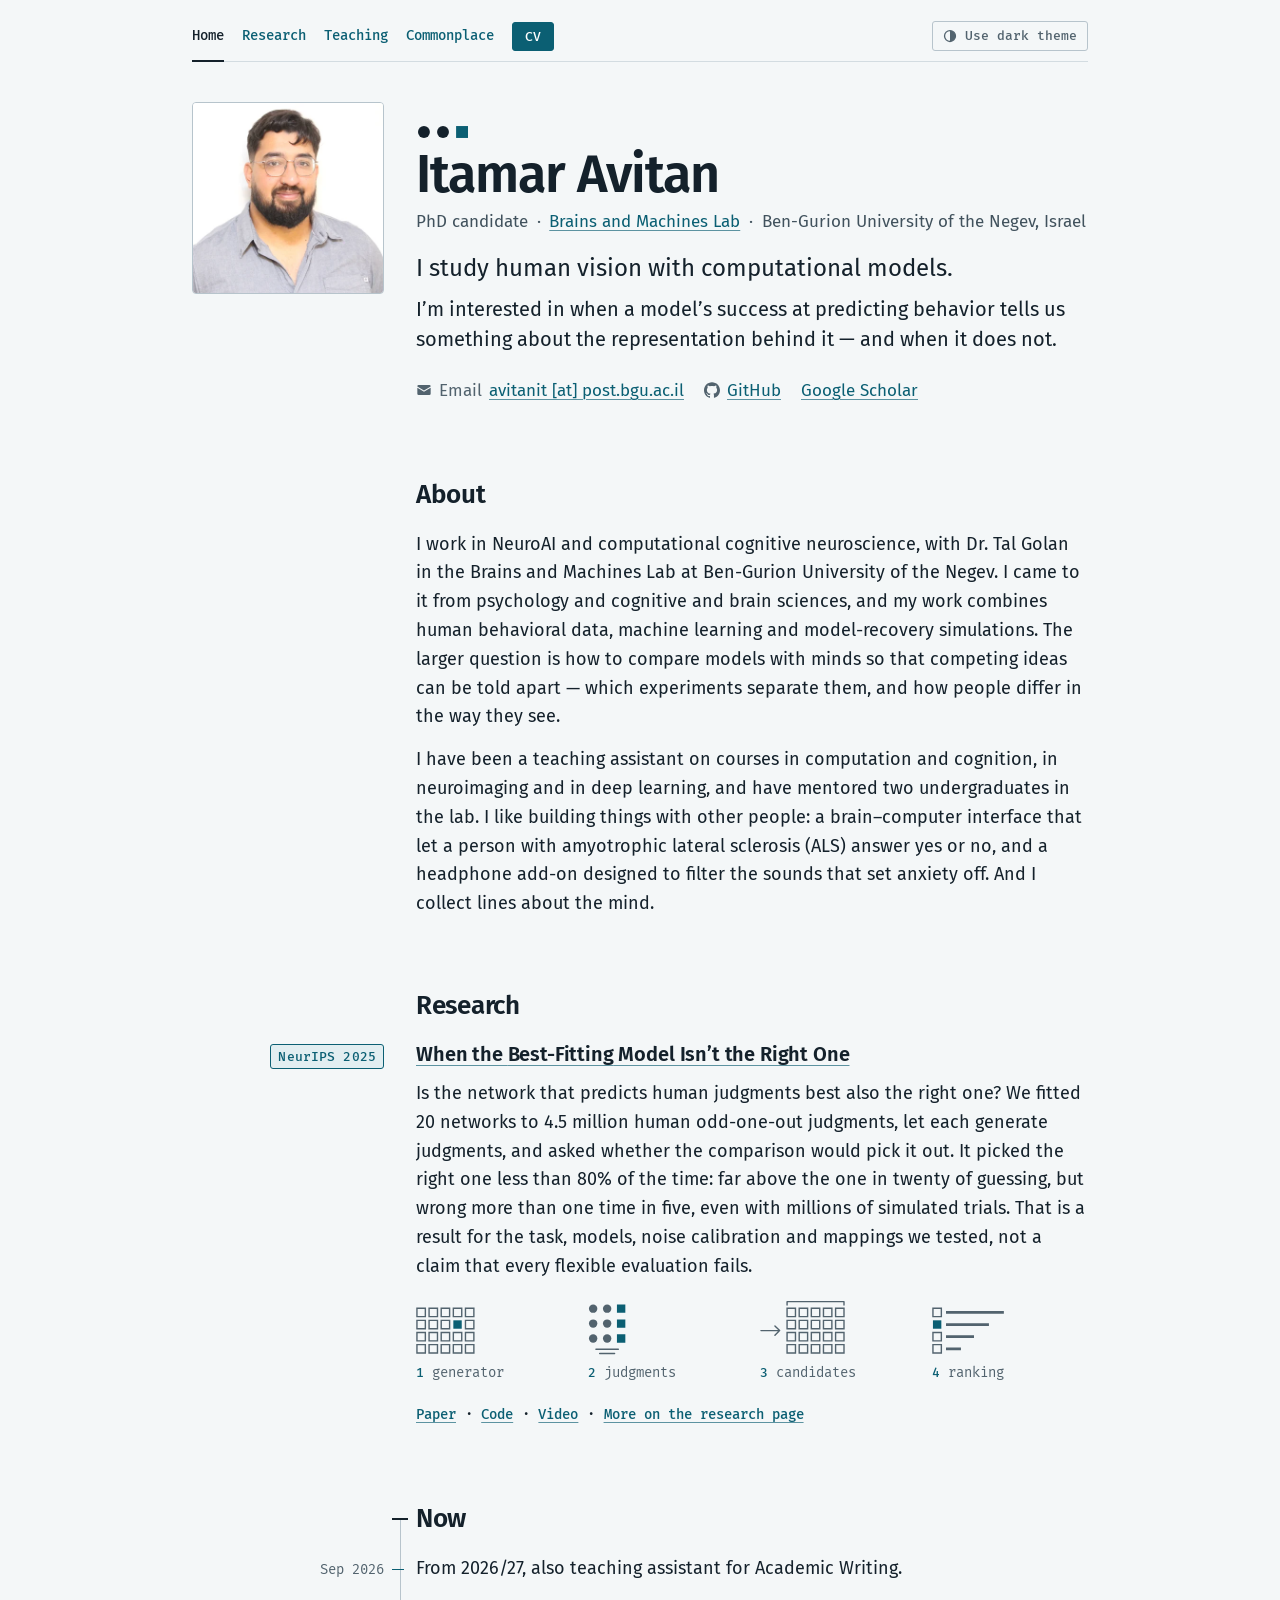
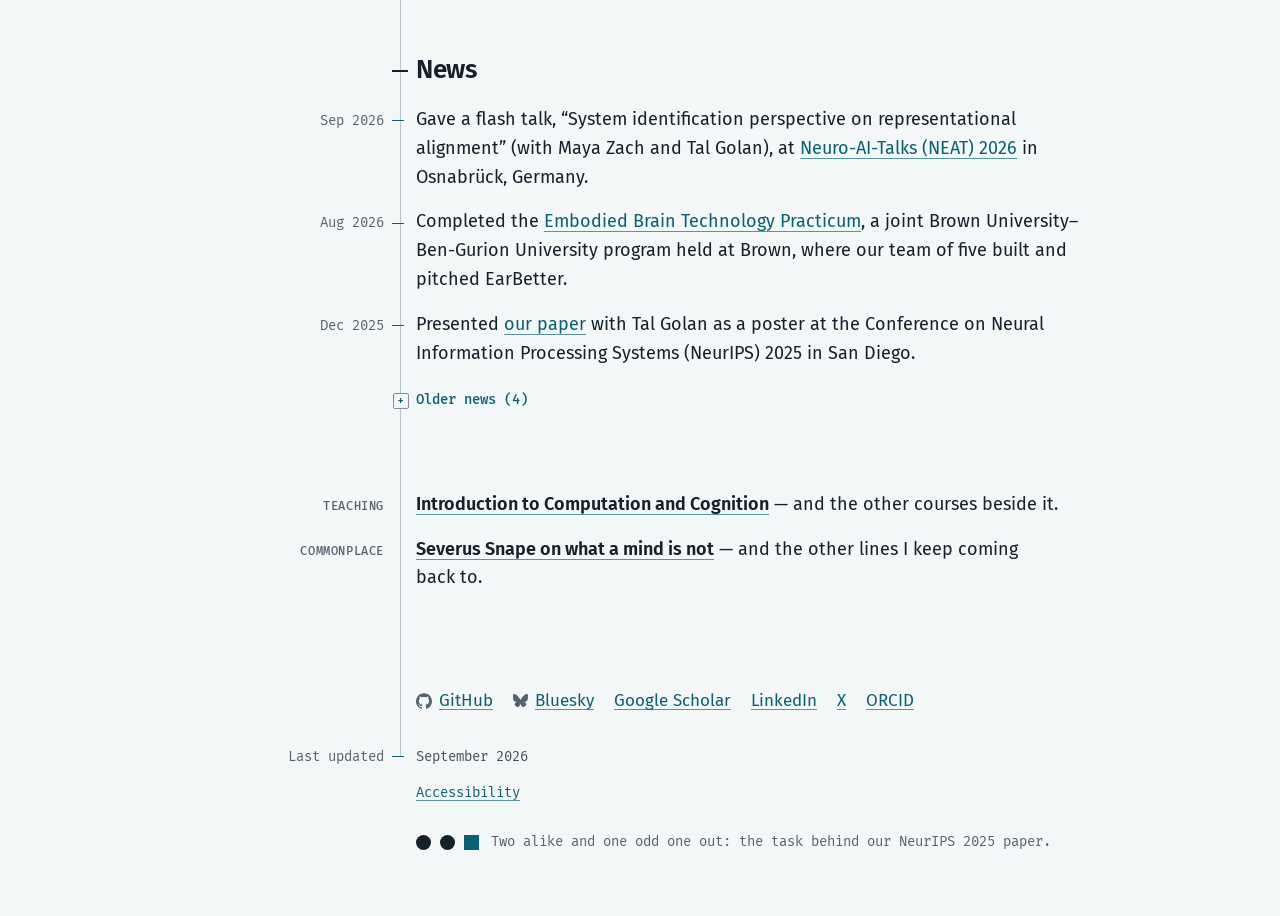
==== index.html @ f548e903 "polish(WP-S17): review fixes Built (second review of e87e826 + 72ce2fc, 2026-09-26; 0 blocking, 3 sh" ====
<!doctype html>
<html lang="en">
<head>
<meta charset="utf-8">
<meta name="viewport" content="width=device-width, initial-scale=1">
<title>Itamar Avitan · NeuroAI PhD candidate, Ben-Gurion University</title>
<meta name="description" content="NeuroAI PhD candidate at Ben-Gurion University. I study human vision with computational models. I’m interested in when a model’s success at predicting behavior tells us something about the representation behind it — and when it does not.">
<link rel="canonical" href="https://itamar-avitan.github.io/">
<meta property="og:title" content="Itamar Avitan · NeuroAI PhD candidate, Ben-Gurion University">
<meta property="og:description" content="NeuroAI PhD candidate at Ben-Gurion University. I study human vision with computational models. I’m interested in when a model’s success at predicting behavior tells us something about the representation behind it — and when it does not.">
<meta property="og:site_name" content="Itamar Avitan">
<meta property="og:locale" content="en_US">
<meta property="og:type" content="profile">
<meta property="profile:first_name" content="Itamar">
<meta property="profile:last_name" content="Avitan">
<meta property="og:url" content="https://itamar-avitan.github.io/">
<meta property="og:image" content="https://itamar-avitan.github.io/img/og.png">
<meta property="og:image:width" content="1200">
<meta property="og:image:height" content="630">
<meta property="og:image:alt" content="Itamar Avitan. PhD candidate · Brains and Machines Lab · Ben-Gurion University of the Negev, Israel. I study human vision with computational models. I’m interested in when a model’s success at predicting behavior tells us something about the representation behind it — and when it does not.">
<meta name="twitter:card" content="summary_large_image">
<meta name="color-scheme" content="light dark">
<link rel="icon" href="favicon-96.png" sizes="96x96" type="image/png">
<link rel="icon" href="favicon.svg" type="image/svg+xml">
<link rel="apple-touch-icon" href="apple-touch-icon.png">
<script>
/* Theme toggle. Follows the system setting until the visitor chooses; the choice is remembered. */
(function () {
  var root = document.documentElement, KEY = "theme";
  var mq = window.matchMedia ? window.matchMedia("(prefers-color-scheme: dark)") : null;
  try {
    var saved = localStorage.getItem(KEY);
    if (saved === "light" || saved === "dark") root.setAttribute("data-theme", saved);
  } catch (e) {}
  function current() {
    return root.getAttribute("data-theme") || (mq && mq.matches ? "dark" : "light");
  }
  document.addEventListener("DOMContentLoaded", function () {
    /* The address stays written as "name [at] host" in the markup; the link is built from that text here. */
    var em = document.getElementById("email");
    if (em) {
      var a = document.createElement("a");
      a.id = "email";
      a.textContent = em.textContent;
      a.href = "mailto:" + em.textContent.replace(" [at] ", "@");
      em.parentNode.replaceChild(a, em);
    }

    /* Two buttons carry data-theme-toggle -- the strip's, and the colophon's, which the stylesheet paints in
       its place on a phone (deep review 2026-09-25, PA-04) -- and only one of them is ever shown. Both are
       unhidden and both are painted, so whichever one the width shows carries the right label. */
    var btns = document.querySelectorAll("[data-theme-toggle]");
    if (!btns.length) return;
    function paint() {
      for (var i = 0; i < btns.length; i++)
        btns[i].querySelector("span").textContent = "Use " + (current() === "dark" ? "light" : "dark") + " theme";
    }
    for (var i = 0; i < btns.length; i++) {
      btns[i].hidden = false;
      btns[i].addEventListener("click", function () {
        var next = current() === "dark" ? "light" : "dark";
        root.setAttribute("data-theme", next);
        try { localStorage.setItem(KEY, next); } catch (e) {}
        paint();
      });
    }
    paint();
    if (mq && mq.addEventListener) mq.addEventListener("change", paint);
  });
  /* On paper nothing can be expanded, so the older news prints open, and closes again afterwards (deep
     review 2026-09-25, PA-01). Only a list this handler opened is closed again: one the reader had opened
     stays as it was. A print stylesheet alone cannot do this -- the browser hides a closed details' content
     itself, not through a rule a stylesheet could override. */
  window.addEventListener("beforeprint", function () {
    document.querySelectorAll("details.older:not([open])").forEach(function (d) { d.open = true; d.setAttribute("data-print-opened", ""); });
  });
  window.addEventListener("afterprint", function () {
    document.querySelectorAll("details[data-print-opened]").forEach(function (d) { d.open = false; d.removeAttribute("data-print-opened"); });
  });
})();
</script>
<link rel="stylesheet" href="style.css">
<script type="application/ld+json">{
  "@context": "https://schema.org",
  "@graph": [
    {
      "@type": "ProfilePage",
      "@id": "https://itamar-avitan.github.io/#page",
      "url": "https://itamar-avitan.github.io/",
      "mainEntity": {
        "@id": "https://itamar-avitan.github.io/#person"
      }
    },
    {
      "@type": "Person",
      "@id": "https://itamar-avitan.github.io/#person",
      "name": "Itamar Avitan",
      "alternateName": "Itamar Amram Avitan",
      "url": "https://itamar-avitan.github.io/",
      "image": "https://itamar-avitan.github.io/img/portrait-800.jpg",
      "description": "I study human vision with computational models. I’m interested in when a model’s success at predicting behavior tells us something about the representation behind it — and when it does not.",
      "affiliation": {
        "@type": "CollegeOrUniversity",
        "name": "Ben-Gurion University of the Negev",
        "url": "https://www.bgu.ac.il/"
      },
      "alumniOf": {
        "@type": "CollegeOrUniversity",
        "name": "Ben-Gurion University of the Negev",
        "url": "https://www.bgu.ac.il/"
      },
      "sameAs": [
        "https://scholar.google.com/citations?user=3fynQuAAAAAJ",
        "https://github.com/Itamar-Avitan",
        "https://www.linkedin.com/in/itamar-avitan/",
        "https://bsky.app/profile/avitanit.bsky.social",
        "https://x.com/avitanit",
        "https://orcid.org/0009-0004-3662-7881"
      ],
      "jobTitle": "PhD candidate",
      "memberOf": {
        "@type": "ResearchOrganization",
        "name": "Brains and Machines Lab",
        "url": "https://brainsandmachines.org"
      },
      "knowsAbout": [
        "NeuroAI",
        "Computational cognitive neuroscience",
        "Representational alignment",
        "Human vision",
        "Machine learning"
      ]
    }
  ]
}</script>
</head>
<body>
<a class="skip" href="#content">Skip to content</a>
<div class="page">

  <header>
    <div class="topstrip">
      <nav class="sitenav" aria-label="Pages">
        <ul role="list">
          <li><a href="./" aria-current="page">Home</a></li>
          <li><a href="research/">Research</a></li>
          <li><a href="teaching/">Teaching</a></li>
          <li><a href="commonplace/">Commonplace</a></li>
          <li class="sitenav__cv"><a class="btn btn--primary" href="cv.pdf" type="application/pdf">CV<span class="vh"> (PDF, 2 pages)</span></a></li>
        </ul>
      </nav>
      <button id="theme-toggle" class="toggle" type="button" data-theme-toggle hidden>
        <svg aria-hidden="true" viewBox="0 0 16 16" width="14" height="14"><circle cx="8" cy="8" r="6.25" fill="none" stroke="currentColor" stroke-width="1.5"/><path d="M8 1.75a6.25 6.25 0 0 1 0 12.5z" fill="currentColor"/></svg>
        <span>Use dark theme</span>
      </button>
    </div>

    <div class="masthead">
      <picture><source srcset="img/portrait-400.webp" type="image/webp"><img src="img/portrait-800.jpg" width="120" height="120" alt=""></picture>
      <div class="masthead__name"><svg class="mark mark--mast" aria-hidden="true" viewBox="0 0 42 10" width="50" height="12"><circle cx="5" cy="5" r="5"/><circle cx="21" cy="5" r="5"/><rect x="32" width="10" height="10"/></svg><h1>Itamar Avitan</h1></div>
      <ul class="role" role="list">
        <li>PhD candidate</li>
        <li><a href="https://brainsandmachines.org">Brains and Machines Lab</a></li>
        <li><span class="nb">Ben-Gurion</span> University of the Negev, Israel</li>
      </ul>
      <p class="lede">I study human vision with computational models. <span class="lede__more">I’m interested in when a model’s success at predicting behavior tells us something about the representation behind it — and when it does not.</span></p>
      <nav class="links-nav" aria-label="Contact">
        <ul class="links links--reach" role="list">
          <li class="links__email"><span class="links__label"><svg class="ico ico--mail" aria-hidden="true" viewBox="0 0 24 24" width="16" height="16"><path d="M4 4.5h16a2 2 0 0 1 2 2v.3l-10 6.1L2 6.8v-.3a2 2 0 0 1 2-2zM2 8.55v8.95a2 2 0 0 0 2 2h16a2 2 0 0 0 2-2V8.55l-9.48 5.78a1 1 0 0 1-1.04 0z"/></svg>Email</span> <span id="email">avitanit [at] post.bgu.ac.il</span></li>
          <li><a rel="me" href="https://github.com/Itamar-Avitan"><svg class="ico ico--github" aria-hidden="true" viewBox="0 0 24 24" width="16" height="16"><path d="M12 .297c-6.63 0-12 5.373-12 12 0 5.303 3.438 9.8 8.205 11.385.6.113.82-.258.82-.577 0-.285-.01-1.04-.015-2.04-3.338.724-4.042-1.61-4.042-1.61C4.422 18.07 3.633 17.7 3.633 17.7c-1.087-.744.084-.729.084-.729 1.205.084 1.838 1.236 1.838 1.236 1.07 1.835 2.809 1.305 3.495.998.108-.776.417-1.305.76-1.605-2.665-.3-5.466-1.332-5.466-5.93 0-1.31.465-2.38 1.235-3.22-.135-.303-.54-1.523.105-3.176 0 0 1.005-.322 3.3 1.23.96-.267 1.98-.399 3-.405 1.02.006 2.04.138 3 .405 2.28-1.552 3.285-1.23 3.285-1.23.645 1.653.24 2.873.12 3.176.765.84 1.23 1.91 1.23 3.22 0 4.61-2.805 5.625-5.475 5.92.42.36.81 1.096.81 2.22 0 1.606-.015 2.896-.015 3.286 0 .315.21.69.825.57C20.565 22.092 24 17.592 24 12.297c0-6.627-5.373-12-12-12"/></svg><span>GitHub</span></a></li>
          <li><a rel="me" href="https://scholar.google.com/citations?user=3fynQuAAAAAJ&amp;hl=en"><span>Google Scholar</span></a></li>
        </ul>
      </nav>
    </div>
  </header>

  <main id="content" tabindex="-1" class="opens-plain">

    <section id="about" aria-labelledby="about-h">
      <h2 id="about-h" class="inset">About</h2>
      <div class="prose inset">
        <p>I work in NeuroAI and computational cognitive neuroscience, with Dr. Tal Golan in the Brains and Machines Lab at <span class="nb">Ben-Gurion</span> University of the Negev. I came to it from psychology and cognitive and brain sciences, and my work combines human behavioral data, machine learning and model-recovery simulations. The larger question is how to compare models with minds so that competing ideas can be told apart — which experiments separate them, and how people differ in the way they see.</p>
        <p>I have been a teaching assistant on courses in computation and cognition, in neuroimaging and in deep learning, and have mentored two undergraduates in the lab. I like building things with other people: a <span class="nb">brain–computer</span> interface that let a person with amyotrophic lateral sclerosis (ALS) answer yes or no, and a headphone <span class="nb">add-on</span> designed to filter the sounds that set anxiety off. And I collect lines about the mind.</p>
      </div>
    </section>

    <section id="research" aria-labelledby="research-h">
      <h2 id="research-h" class="inset">Research</h2>
      <div class="feature">
        <p class="feature__venue"><span class="tag tag--venue">NeurIPS 2025</span></p>
        <div class="feature__body">
          <h3><a href="research/#papers">When the <span class="nb">Best-Fitting</span> Model Isn’t the Right One<span class="vh"> (Research page)</span></a></h3>
          <p class="feature__text">Is the network that predicts human judgments best also the right one? We fitted 20 networks to 4.5 million human <span class="nb">odd-one-out</span> judgments, let each generate judgments, and asked whether the comparison would pick it out. It picked the right one less than 80% of the time: far above the one in twenty of guessing, but wrong more than one time in five, even with millions of simulated trials. That is a result for the task, models, noise calibration and mappings we tested, not a claim that every flexible evaluation fails.</p>
          <ol class="recovery-diagram recovery-diagram--small" role="list" aria-label="The model-recovery test in four stages">
            <li><svg aria-hidden="true" viewBox="0 0 120 64"><path d="M1 12h9v9h-9zM14 12h9v9h-9zM27 12h9v9h-9zM40 12h9v9h-9zM53 12h9v9h-9zM1 25h9v9h-9zM14 25h9v9h-9zM27 25h9v9h-9zM53 25h9v9h-9zM1 38h9v9h-9zM14 38h9v9h-9zM27 38h9v9h-9zM40 38h9v9h-9zM53 38h9v9h-9zM1 51h9v9h-9zM14 51h9v9h-9zM27 51h9v9h-9zM40 51h9v9h-9zM53 51h9v9h-9z" fill="none" stroke="currentColor" stroke-width="1.5"/><rect x="40" y="25" width="9" height="9" style="fill:var(--accent)"/></svg><p>generator</p></li>
            <li><svg aria-hidden="true" viewBox="0 0 120 64"><g fill="currentColor"><circle cx="5.5" cy="12.5" r="4.5"/><circle cx="20.5" cy="12.5" r="4.5"/><circle cx="5.5" cy="28.5" r="4.5"/><circle cx="20.5" cy="28.5" r="4.5"/><circle cx="5.5" cy="44.5" r="4.5"/><circle cx="20.5" cy="44.5" r="4.5"/></g><path d="M31 8h9v9h-9zM31 24h9v9h-9zM31 40h9v9h-9z" style="fill:var(--accent)"/><path d="M8.5 56h24M12.5 60.5h16" fill="none" stroke="currentColor" stroke-width="1.5" stroke-linecap="round"/></svg><p>judgments</p></li>
            <li><svg aria-hidden="true" viewBox="0 0 120 64"><path d="M29 12h9v9h-9zM42 12h9v9h-9zM55 12h9v9h-9zM68 12h9v9h-9zM81 12h9v9h-9zM29 25h9v9h-9zM42 25h9v9h-9zM55 25h9v9h-9zM68 25h9v9h-9zM81 25h9v9h-9zM29 38h9v9h-9zM42 38h9v9h-9zM55 38h9v9h-9zM68 38h9v9h-9zM81 38h9v9h-9zM29 51h9v9h-9zM42 51h9v9h-9zM55 51h9v9h-9zM68 51h9v9h-9zM81 51h9v9h-9z" fill="none" stroke="currentColor" stroke-width="1.5"/><path d="M29 8.5V5h61v3.5M1 36h20M16 31l5 5-5 5" fill="none" stroke="currentColor" stroke-width="1.5" stroke-linecap="round" stroke-linejoin="round"/></svg><p>candidates</p></li>
            <li><svg aria-hidden="true" viewBox="0 0 120 64"><path d="M1 12h9v9h-9zM1 38h9v9h-9zM1 51h9v9h-9z" fill="none" stroke="currentColor" stroke-width="1.5"/><rect x="1" y="25" width="9" height="9" style="fill:var(--accent)"/><path d="M15 15h62v3H15zM15 28h46v3H15zM15 41h30v3H15zM15 54h16v3H15z" fill="currentColor"/></svg><p>ranking</p></li>
          </ol>
          <ul class="feature__links" role="list">
            <li><a href="https://proceedings.neurips.cc/paper_files/paper/2025/hash/11e1900e680f5fe1893a8e27362dbe2c-Abstract-Conference.html">Paper<span class="vh"> (NeurIPS 2025)</span></a></li>
            <li><a href="https://github.com/brainsandmachines/oddoneout_model_recovery">Code<span class="vh"> for the NeurIPS 2025 paper</span></a></li>
            <li><a href="https://slideslive.com/39047290">Video<span class="vh"> of the poster presentation of the paper</span></a></li>
            <li><a href="research/">More on the research page</a></li>
          </ul>
        </div>
      </div>
    </section>

    <section id="now" class="ruled" aria-labelledby="now-h">
      <h2 id="now-h" class="inset">Now</h2>
      <ul class="log" role="list">
        <li class="row">
          <time class="when" datetime="2026-09">Sep 2026</time>
          <p class="what">From 2026/27, also teaching assistant for Academic Writing.</p>
        </li>
      </ul>
    </section>

    <section id="news" class="ruled" aria-labelledby="news-h">
      <h2 id="news-h" class="inset">News</h2>
      <ul class="log log--tight" role="list">
        <li class="row">
          <time class="when" datetime="2026-09">Sep 2026</time>
          <p class="what">Gave a flash talk, “System identification perspective on representational alignment” (with Maya Zach and Tal Golan), at <a href="https://www.kietzmannlab.uni-osnabrueck.de/neat2026/"><span class="nb">Neuro-AI-Talks</span> <span class="nb">(NEAT) 2026</span></a> in Osnabrück, Germany.</p>
        </li>
        <li class="row">
          <time class="when" datetime="2026-08">Aug 2026</time>
          <p class="what">Completed the <a href="research/#projects">Embodied Brain Technology Practicum</a>, a joint Brown University–<span class="nb">Ben-Gurion</span> University program held at Brown, where our team of five built and pitched EarBetter.</p>
        </li>
        <li class="row">
          <time class="when" datetime="2025-12">Dec 2025</time>
          <p class="what">Presented <a href="research/#papers">our paper</a> with Tal Golan as a poster at the Conference on Neural Information Processing Systems <span class="nb">(NeurIPS) 2025</span> in San Diego.</p>
        </li>
      </ul>
      <details class="older">
        <summary><span>Older news (4)</span></summary>
        <ul class="log log--tight" role="list">
          <li class="row">
          <time class="when" datetime="2025-11">Nov 2025</time>
          <p class="what">Released the <a href="research/#papers">code and data</a> for our NeurIPS 2025 paper.</p>
        </li>
        <li class="row">
          <time class="when" datetime="2025-10">Oct 2025</time>
          <p class="what">Posted the <a href="https://arxiv.org/abs/2510.23321">arXiv preprint</a> of the same paper, after its acceptance to the NeurIPS 2025 main track.</p>
        </li>
        <li class="row">
          <time class="when" datetime="2025-08">Aug 2025</time>
          <p class="what">Gave a contributed talk and presented a poster at the Cognitive Computational Neuroscience <span class="nb">(CCN) 2025</span> conference in Amsterdam, on a preliminary version of what became our NeurIPS 2025 paper.</p>
        </li>
        <li class="row">
          <time class="when" datetime="2024-11">Nov 2024</time>
          <p class="what">Started my PhD in the Brains and Machines Lab at <span class="nb">Ben-Gurion</span> University of the Negev, on a Lachish Fellowship for Outstanding Doctoral Students.</p>
        </li>
        </ul>
      </details>
    </section>

    <section id="elsewhere" class="invitations ruled" aria-label="Elsewhere on this site">
      <ul class="log log--tight log--go" role="list">
        <li class="row">
          <p class="kind"><span class="tag">Teaching</span></p>
          <p class="what"><a href="teaching/">Introduction to Computation and Cognition<span class="vh"> (Teaching page)</span></a>&nbsp;— and the other courses beside it.</p>
        </li>
        <li class="row">
          <p class="kind"><span class="tag">Commonplace</span></p>
          <p class="what"><a href="commonplace/">Severus Snape on what a mind is not<span class="vh"> (Commonplace page)</span></a>&nbsp;— and the other lines I keep coming back to.</p>
        </li>
      </ul>
    </section>

  </main>

  <footer class="colophon">
    <nav class="links-nav" aria-label="Profiles">
        <div class="links-row">
          <ul class="links links--marked" role="list">
            <li><a rel="me" href="https://github.com/Itamar-Avitan"><svg class="ico ico--github" aria-hidden="true" viewBox="0 0 24 24" width="16" height="16"><path d="M12 .297c-6.63 0-12 5.373-12 12 0 5.303 3.438 9.8 8.205 11.385.6.113.82-.258.82-.577 0-.285-.01-1.04-.015-2.04-3.338.724-4.042-1.61-4.042-1.61C4.422 18.07 3.633 17.7 3.633 17.7c-1.087-.744.084-.729.084-.729 1.205.084 1.838 1.236 1.838 1.236 1.07 1.835 2.809 1.305 3.495.998.108-.776.417-1.305.76-1.605-2.665-.3-5.466-1.332-5.466-5.93 0-1.31.465-2.38 1.235-3.22-.135-.303-.54-1.523.105-3.176 0 0 1.005-.322 3.3 1.23.96-.267 1.98-.399 3-.405 1.02.006 2.04.138 3 .405 2.28-1.552 3.285-1.23 3.285-1.23.645 1.653.24 2.873.12 3.176.765.84 1.23 1.91 1.23 3.22 0 4.61-2.805 5.625-5.475 5.92.42.36.81 1.096.81 2.22 0 1.606-.015 2.896-.015 3.286 0 .315.21.69.825.57C20.565 22.092 24 17.592 24 12.297c0-6.627-5.373-12-12-12"/></svg><span>GitHub</span></a></li>
            <li><a rel="me" href="https://bsky.app/profile/avitanit.bsky.social"><svg class="ico ico--bluesky" aria-hidden="true" viewBox="0 0 24 24" width="16" height="16"><path d="M5.202 2.857C7.954 4.922 10.913 9.11 12 11.358c1.087-2.247 4.046-6.436 6.798-8.501C20.783 1.366 24 .213 24 3.883c0 .732-.42 6.156-.667 7.037-.856 3.061-3.978 3.842-6.755 3.37 4.854.826 6.089 3.562 3.422 6.299-5.065 5.196-7.28-1.304-7.847-2.97-.104-.305-.152-.448-.153-.327 0-.121-.05.022-.153.327-.568 1.666-2.782 8.166-7.847 2.97-2.667-2.737-1.432-5.473 3.422-6.3-2.777.473-5.899-.308-6.755-3.369C.42 10.04 0 4.615 0 3.883c0-3.67 3.217-2.517 5.202-1.026"/></svg><span>Bluesky</span></a></li>
          </ul>
          <ul class="links links--plain" role="list">
            <li><a rel="me" href="https://scholar.google.com/citations?user=3fynQuAAAAAJ&amp;hl=en"><span>Google Scholar</span></a></li>
            <li><a rel="me" href="https://www.linkedin.com/in/itamar-avitan/"><span>LinkedIn</span></a></li>
            <li><a rel="me" href="https://x.com/avitanit"><span>X</span></a></li>
            <li><a rel="me" href="https://orcid.org/0009-0004-3662-7881"><span>ORCID</span></a></li>
          </ul>
        </div>
      </nav>
    <p class="row"><span class="when">Last updated</span> <time class="what" datetime="2026-09">September 2026</time></p>
    <nav class="colophon-nav" aria-label="About this site">
      <ul role="list">
        <li><a href="accessibility/">Accessibility</a></li>
        <li class="colophon-nav__theme"><button class="toggle toggle--foot" type="button" data-theme-toggle hidden>
          <svg aria-hidden="true" viewBox="0 0 16 16" width="14" height="14"><circle cx="8" cy="8" r="6.25" fill="none" stroke="currentColor" stroke-width="1.5"/><path d="M8 1.75a6.25 6.25 0 0 1 0 12.5z" fill="currentColor"/></svg>
          <span>Use dark theme</span>
        </button></li>
      </ul>
    </nav>
    <p class="mark-row inset"><svg class="mark" aria-hidden="true" viewBox="0 0 42 10" width="63" height="15"><circle cx="5" cy="5" r="5"/><circle cx="21" cy="5" r="5"/><rect x="32" width="10" height="10"/></svg><span class="mark-note">Two alike and one odd one out: the task behind our NeurIPS 2025 paper.</span></p>
  </footer>

</div>
</body>
</html>
---- style.css ----
/* ==========================================================================
   Itamar Avitan: direction 2, "Lab notebook"
   Grid: a narrow left gutter holds "when" (dates, kind tags, the paper's
   figure); the column to its right holds "what". A margin rule runs between
   them and works as a time axis: a 2px ink tick marks each section, a 1px
   accent tick crosses the axis at every dated entry. On the front door the
   rule starts at Now: About and the featured paper are not dated and stand
   on plain paper (controller decision C5 item 17, 2026-09-26; the laptop
   block's note on main.opens-plain).

   Four pages now, not one scroll (2026-09-21). The navigation strip at the top
   of every page is the same device one floor up: the page you are on carries a
   2px ink tick on the strip's hairline, exactly as a section carries one on the
   margin rule. Moving between pages is the same gesture as moving between
   sections, and the tick is the only thing that moves. Two tones, on purpose:
   the strip's hairline is a divider and keeps --rule; the margin rule is the
   axis and is drawn in --spine, the card-border tone, because at the hairline
   tone (1.29:1 on the light page) the site's signature was the faintest mark
   on it (deep review 2026-09-25, DS-11).

   One visual language for three jobs:
     outlined box   = venue badge, never clickable: on the paper card, and
                      the paper's first badge again beside the home page's
                      featured Research block (DS-09). A kind or a page name in a
                      log's gutter is not a box: it is a small uppercase mono
                      label in the muted colour of the dates (DS-03: twelve
                      of fourteen boxes were not venues)
     underlined text = link: body sans in the masthead row and in running text,
                       mono for a card's link labels. The underline is drawn
                       at 65% of the link colour and comes up to full on hover;
                       a link that is a title is set in ink (DS-04)
     filled box     = the one primary action in its group (CV, Paper)
   ========================================================================== */

/* ---------- Fonts: self-hosted, SIL Open Font License 1.1 (see fonts/) ---------- */
@font-face { font-family: "Fira Sans"; font-style: normal; font-weight: 400; font-display: swap;
  src: url("fonts/fira-sans-latin-400-normal.woff2") format("woff2"); }
@font-face { font-family: "Fira Sans"; font-style: normal; font-weight: 600; font-display: swap;
  src: url("fonts/fira-sans-latin-600-normal.woff2") format("woff2"); }
/* The one italic, for the titles of works (`works` in site.yaml, wrapped in <i class="work"> by nb()): without
   it, and with font-synthesis off below, an <i> set in roman (DS-07). Fetched only by the page that uses one. */
@font-face { font-family: "Fira Sans"; font-style: italic; font-weight: 400; font-display: swap;
  src: url("fonts/fira-sans-latin-400-italic.woff2") format("woff2"); }
@font-face { font-family: "Fira Mono"; font-style: normal; font-weight: 400; font-display: swap;
  src: url("fonts/fira-mono-latin-400-normal.woff2") format("woff2"); }
@font-face { font-family: "Fira Mono"; font-style: normal; font-weight: 500; font-display: swap;
  src: url("fonts/fira-mono-latin-500-normal.woff2") format("woff2"); }

/* ---------- Tokens ---------- */
:root {
  --sans: "Fira Sans", "Segoe UI", system-ui, -apple-system, "Helvetica Neue", Arial, sans-serif;
  --mono: "Fira Mono", ui-monospace, "SF Mono", "Cascadia Mono", Menlo, Consolas, monospace;

  --col: 47.5rem;      /* 760px main column = gutter + gap + text */
  --gutter: 8.5rem;    /* 136px: fits "14–15 Sep 2026" in 13px mono */
  --gap: 2rem;         /* the margin rule runs down the middle of this */
  --pad: 1.25rem;      /* page side padding */
  --card-pad: 1.25rem;

  color-scheme: light;
  --bg: #F4F7F8;            /* cool paper */
  --surface: #FFFFFF;       /* pasted-in sheet */
  --ink: #14212B;           /* blue-black */
  --ink-2: #41525D;         /* secondary text */
  --muted: #52636E;         /* dates, labels */
  --rule: #D3DCE1;          /* hairlines: the strip's divider, the BibTeX box */
  --rule-strong: #B7C4CC;   /* card border */
  --spine: var(--rule-strong);   /* the margin rule and its phone-edge form: the axis, one tone up from a hairline */
  --tag-line: #7D8F9A;      /* neutral tag outline */
  --accent: #0B5F73;        /* petrol ink */
  --accent-strong: #084A5A;
  --accent-tint: #E2EEF1;
  --target-tint: #D8E5E8;   /* the entry a permalink lands on: the accent at 12% over the ground */
  --btn-fill: #0B5F73;      /* the one filled control per group */
  --btn-fill-hover: #084A5A;
  --btn-ink: #FFFFFF;
  /* A figure is printed as it is, in both themes. Nothing scales it, dims it or turns it; the mat below is
     what settles it into the dark page. The two tokens stay because the distinction they carry is real --
     a plot's colour is its data -- and because a later hand reaching for a filter has to change them here,
     in the open, rather than quietly inside a rule. */
  --plot-filter: none;
  --art-filter: none;
  /* The photograph is the one image that may be dimmed, and only in the dark theme: it is neither data nor an
     illustration, so nothing is misread if it is a shade darker, and its white wall was the brightest object
     on the dark first screen -- 43% of its pixels out-shone the name (DS-02; mean luminance 0.72 -> 0.45 with
     the dark value, and no pixel above the name's). The light theme leaves it alone, and so must print (the
     print block of WP-S9 sets it back to none). Reversible: one token, three lines, no file touched. The
     matte -- the wall cut away and the portrait set on the accent tint -- is the owner's call (Q-N item 9);
     if he takes it, replace this filter with --portrait-ground, never run both. */
  --portrait-filter: none;
  /* The mount the figure is pasted onto. It has to be seen, or the figure is one object in the dark theme --
     a print on a mount -- and a different one in the light theme, a picture lying straight on the sheet.
     #E7EDF0 stood here and was 1.18:1 against the white card: present in the file, invisible on the page. The
     page's own hairline tone is 1.39:1 against the card and reads as the mount it is, under the darker border
     that frames it. The dark theme keeps a light mount, which is what stops a pale print reading as a hole
     cut in the sheet; the two themes now agree that a figure is mounted, each in its own register. */
  --mat: #D3DCE1;
  --ico: var(--muted);   /* link marks; set it to var(--ink) for the strict black-or-white of the brand guides */
}

@media (prefers-color-scheme: dark) {
  :root:not([data-theme="light"]) {
    color-scheme: dark;
    --bg: #0F171C;
    --surface: #162129;
    --ink: #E4EBEF;
    --ink-2: #B5C3CB;
    --muted: #97A8B2;
    --rule: #2C3C46;
    --rule-strong: #3A4B55;
    --tag-line: #6A7E8A;
    --accent: #6DB3C4;        /* about 7.7:1 on the ground; quieter than the h1 */
    --accent-strong: #8FD0DE;
    --accent-tint: #14313A;
    --target-tint: #1A2A30;
    --btn-fill: #1C6678;      /* a filled button must not out-shine the name */
    --btn-fill-hover: #217387;
    --btn-ink: #F2FAFC;
    --plot-filter: none;
    --art-filter: none;
    --portrait-filter: brightness(0.8) contrast(1.06);
    --mat: #BCCBD4;
  }
}
:root[data-theme="dark"] {
  color-scheme: dark;
  --bg: #0F171C;
  --surface: #162129;
  --ink: #E4EBEF;
  --ink-2: #B5C3CB;
  --muted: #97A8B2;
  --rule: #2C3C46;
  --rule-strong: #3A4B55;
  --tag-line: #6A7E8A;
  --accent: #6DB3C4;
  --accent-strong: #8FD0DE;
  --accent-tint: #14313A;
  --target-tint: #1A2A30;
  --btn-fill: #1C6678;
  --btn-fill-hover: #217387;
  --btn-ink: #F2FAFC;
  --plot-filter: none;
  --art-filter: none;
  --portrait-filter: brightness(0.8) contrast(1.06);
  --mat: #BCCBD4;
}

/* ---------- Base ---------- */
*, *::before, *::after { box-sizing: border-box; }

html { -webkit-text-size-adjust: 100%; text-size-adjust: 100%; scroll-behavior: smooth; }

body {
  margin: 0;
  background: var(--bg);
  color: var(--ink);
  font: 400 1.0625rem/1.6 var(--sans);   /* 17px, never lighter than 400 */
  font-synthesis: none;
}

h1, h2, h3, p, ul, figure { margin: 0; }
ul { padding: 0; list-style: none; }
h3 { text-wrap: balance; }
/* At every width, not only from 45rem up as before: on phones the About paragraphs ended on "mind." and
   "2029." alone and the teaching intro on "tutored." (deep review 2026-09-25). A browser without `pretty`
   sets the paragraph as it did. */
p { text-wrap: pretty; }

/* A word too long for its column breaks instead of pushing the page. At 175% text on a 320px screen
   "Commonplace", "electroencephalography" and "Itamar Avitan" are each wider than the measure, and with
   nothing set here each of them scrolled the whole page sideways. break-word, not anywhere: it breaks only
   a word that would otherwise overflow, so ordinary lines are set exactly as they were. */
h1, h2, h3, p, li, blockquote { overflow-wrap: break-word; }

h1, h2, h3 { font-weight: 600; color: var(--ink); }

/* The underline is the cue that says "link" on this site -- accent against ink is only 2.26:1, so colour
   alone could not -- but drawn at full strength on every link a page of them read as a link farm. At 65%
   of the link colour it is 3.13:1 against the light page and 3.94:1 against the dark one, above the 3:1 a
   non-text cue needs (45%, the first proposal, was 2.11:1), and it comes up to full on hover. */
a {
  color: var(--accent);
  text-decoration: underline;
  text-decoration-thickness: 1px;
  text-decoration-color: color-mix(in srgb, currentColor 65%, transparent);
  text-underline-offset: 0.2em;
  transition: color 120ms ease, background-color 120ms ease, border-color 120ms ease;
}
a:hover { color: var(--accent-strong); text-decoration-thickness: 2px; text-decoration-color: currentColor; }

:focus-visible {
  outline: 2px solid var(--accent);
  outline-offset: 3px;
  border-radius: 2px;
}

/* The first Tab stop: a link past the strip, the identity and the contact line to the page's content, kept
   above the viewport until it holds focus and painted then, in the mono of the labels on the card colour,
   at the top left where a keyboard reader looks for it (deep review 2026-09-25, PA-06). :focus, not
   :focus-visible: nothing can point at a link that is off the screen, so any focus it takes is a keyboard's.
   <main> takes the focus the link hands it (tabindex -1 in the markup) and draws no ring: the ring says
   "this control", and the whole page is not a control. (0,1,1) beats the :focus-visible ring's (0,1,0). */
.skip {
  position: absolute;
  left: 1rem;
  top: -3rem;
  padding: 0.5rem 0.75rem;
  background: var(--surface);
  color: var(--accent);
  border: 1px solid var(--rule-strong);
  font: 500 0.8125rem/1 var(--mono);
  z-index: 10;
}
.skip:focus { top: 0.75rem; }
main:focus { outline: none; }

/* proper nouns and terms of art never break at their hyphen or space */
.nb { white-space: nowrap; }

/* kept in the markup (the sentence stays whole for readers and copy-paste), not painted */
.vh {
  position: absolute;
  width: 1px;
  height: 1px;
  overflow: hidden;
  clip-path: inset(50%);
  white-space: nowrap;
}

/* in-page links land with some air above them */
[id] { scroll-margin-top: 1.5rem; }

.page {
  max-width: calc(var(--col) + 2 * var(--pad));
  margin-inline: auto;
  padding-inline: var(--pad);
}

/* ---------- The navigation strip ----------
   Ordinary links, in the mono face every label on this site is set in, over one hairline that runs the width
   of the column. The page you are on is the one in ink rather than accent, and it carries a 2px ink tick
   sitting on that hairline -- the section tick of the margin rule, one floor up. --strip-pad is the distance
   from the links down to the rule, and the tick is placed by it, so the two stay together if it changes. */
.topstrip {
  --strip-pad: 0.625rem;
  display: flex;
  flex-wrap: wrap;
  align-items: center;
  gap: 0.75rem 1rem;
  min-height: 2rem;
  padding-block: 1rem var(--strip-pad);
  border-bottom: 1px solid var(--rule);
}
/* The row gap is wider than the tick is long. On a phone the five items have the whole line to themselves
   now that the theme button stands in the colophon there (the phone block below; deep review 2026-09-25,
   PA-04), and the strip is one line from 356px up. Below that -- 320 to 352px -- the CV chip alone drops
   to a second line, and the tick under a link on the first line then hangs into the gap under it;
   1.125rem of gap against 0.6875rem of overhang keeps it clear of the line below, so it still reads as an
   underline and never lands on another link. From 45rem up the strip is one line and the tick lies on the
   hairline, which is the point of it. */
.sitenav ul {
  display: flex;
  flex-wrap: wrap;
  align-items: center;
  gap: 1.125rem;
}
/* No underline in the strip: it is a named navigation landmark, not running text, and three underlined page
   names competed with the tick for "this one is special". The underline returns on hover. The page you are
   on keeps no underline even then, as before: its tick is its mark. */
.sitenav a:not(.btn) {
  position: relative;
  display: inline-block;
  padding-block: 0.25rem;
  font: 500 0.8125rem/1.6 var(--mono);
  color: var(--accent);
  text-decoration: none;
}
.sitenav a:not(.btn):hover { text-decoration: underline; text-decoration-color: currentColor; }
.sitenav a[aria-current="page"], .sitenav a[aria-current="page"]:hover {
  color: var(--ink);
  text-decoration: none;
}
.sitenav a[aria-current="page"]::before {
  content: "";
  position: absolute;
  left: 0;
  right: 0;
  bottom: calc(-1 * var(--strip-pad) - 1px);
  height: 2px;
  background: var(--ink);
  pointer-events: none;   /* a mark is not a target: it must not take the pointer from the link under it */
}
/* the CV keeps the rule it has always kept: one filled element per group, and this group is the whole site */
.sitenav__cv .btn { padding-block: 0.4375rem; }
.toggle {
  margin-left: auto;
  display: inline-flex;
  align-items: center;
  gap: 0.5rem;
  padding: 0.4375rem 0.625rem;
  font: 500 0.75rem/1 var(--mono);
  color: var(--muted);
  background: transparent;
  border: 1px solid var(--rule-strong);
  border-radius: 3px;
  cursor: pointer;
  transition: color 120ms ease, border-color 120ms ease;
}
/* Both buttons -- the strip's and the colophon's -- are written hidden and the script unhides them, so a
   visitor whose browser ran no JavaScript is never shown a control that cannot do anything. The rule above
   sets display from a class, which outranks the browser's own [hidden] rule, so the attribute has to be
   honoured here in so many words: without this line the dead button is painted. The topbar keeps its height
   either way, so nothing moves when the script runs. */
.toggle[hidden] { display: none; }
.toggle:hover { color: var(--ink); border-color: var(--tag-line); }

/* ---------- Masthead ----------
   The portrait column is set in px, not rem, and that is deliberate: the portrait is a photograph, not text.
   WCAG 1.4.4 governs text, and a picture that doubles with the text size eats the name's column -- at 200% a
   5rem portrait is 160px of a 320px screen and the name has nowhere to go. The >= 45rem block below overrides
   both of these with var(--gutter), so the laptop composition is untouched. */
.masthead {
  display: grid;
  grid-template-columns: 80px minmax(0, 1fr);
  column-gap: 16px;
  align-items: center;
  margin-top: 1.75rem;
}
/* the portrait sits where a date would: in the gutter, squared off like a print pasted into the notebook */
.masthead picture {
  grid-column: 1;
  grid-row: 1;
  display: block;
  width: 80px;                /* px for the same reason as the column above: this is a photograph, not text */
}
.masthead picture img {
  display: block;
  width: 100%;
  height: auto;
  aspect-ratio: 1;
  object-fit: cover;
  border: 1px solid var(--rule-strong);
  border-radius: 4px;
  background: var(--surface);
}
/* The name's cell: the mark above the name, then the name (WP-S17, to the WP-S14 spec; the owner said yes
   to the mark above the name, Q-L, 2026-09-25). The wrapper is the grid item; min-width: 0 so a long name can
   still break inside it rather than push the column. The mark is the colophon's drawing at 50 by 12 -- a
   signature, not a heading -- set 2px in so its first circle's edge lines up with the name's first stroke. */
.masthead__name { grid-column: 2; grid-row: 1; min-width: 0; }
.mark--mast { display: block; margin: 0 0 0.875rem 2px; }
.masthead h1 {
  /* A cap, never a grow: min() takes the smaller of the two, so the name is 2rem everywhere it fits and only
     gives way on a narrow screen at a large text size, where 2rem would otherwise be wider than its column
     and push the page sideways. 15vw is the measured ceiling that still holds two lines with no overflow at
     every width; 13vw is a deliberate margin under it. The >= 45rem block overrides this on the laptop. */
  font-size: min(2rem, 13vw);
  line-height: 1.1;
  letter-spacing: -0.02em;
}
.role, .lede, .links-nav { grid-column: 1 / -1; }

/* ---------- The byline: whose site this is, on every page but the home page ----------
   The name and the role line, under the same portrait, small. The bio is said once, at home; this is only the
   label on the folder. The name is not a link: "Home" is the first item of the strip directly above it. */
.byline { margin-top: 1.5rem; }
.byline__who {
  display: flex;
  align-items: center;
  gap: 0.5rem;
  font-size: 1rem;
  font-weight: 600;
  line-height: 1.4;
}
.byline__who picture { display: block; flex: none; }
.byline__who img {
  display: block;
  width: 2rem;
  height: 2rem;
  object-fit: cover;
  border: 1px solid var(--rule-strong);
  border-radius: 3px;
  background: var(--surface);
}
.byline .role { margin-top: 0.25rem; font-size: 0.9375rem; }
/* the portrait, at home and in the byline, takes the dark theme's dimming and nothing else: see --portrait-filter */
.masthead picture img, .byline__who img { filter: var(--portrait-filter); }

/* where: the scannable line between the name and the claim.
   Items never break inside; the "·" separators are drawn in each item's left
   padding, and one that would start a line falls outside the clip and vanishes. */
.role {
  display: flex;
  flex-wrap: wrap;
  margin-top: 0.75rem;
  margin-left: -1.25em;
  font-size: 1rem;
  line-height: 1.5;
  color: var(--ink-2);
  clip-path: inset(-6px -6px -6px calc(1.25em - 6px));   /* room for the focus ring */
}
/* No nowrap here. "Ben-Gurion University of the Negev" set as one unbreakable box is 344px wide at 125% text
   and pushes a 320px page sideways; the proper noun is kept whole by the nb() span the macro now wraps it in,
   which protects the hyphen without making the whole phrase rigid. */
.role li { position: relative; padding-left: 1.25em; }
/* The empty alternative text after the slash keeps the separator out of the accessible text: without it a
   screen reader read the role line as "· PhD candidate", "· Brains and Machines Lab" (deep review
   2026-09-25, PA-05). The dot is drawn for the eye; the list items are already separate for the ear. */
.role li::before {
  content: "\00B7" / "";
  position: absolute;
  left: 0.625em;
  transform: translateX(-50%);
}

.lede {
  margin-top: 1.25rem;
  font-size: 1.25rem;
  line-height: 1.45;
  text-wrap: balance;
}
/* The identity line's second sentence (owner ruling 17: two sentences, the object of study and then the
   question): one step under the lede, at the size the other pages' intros take, so the front door opens on a
   six-word statement and the question stands under it rather than the two running together as a paragraph.
   `pretty`, not `balance`: balanced, the dash before "and when it does not" opened a line at 320px. */
.lede__more {
  display: block;
  margin-top: 0.5rem;
  font-size: 1.0625rem;
  line-height: 1.5;
  text-wrap: pretty;
}

/* how to reach him: quiet rows of text links in the body face, the address first and the profiles under it;
   the CV button is their only filled element */
.links-nav { margin-top: 1.25rem; }
.links {
  display: flex;
  flex-wrap: wrap;
  align-items: center;
  gap: 0 1.25rem;
  font-size: 1rem;
  line-height: 1.5;
}
.links__label { color: var(--muted); }
.links a:not(.btn), .links__email, .links__label {
  display: inline-flex;
  align-items: center;
  gap: 0.4375rem;
}
/* the address falls under its own label rather than dragging the page sideways when the text is enlarged:
   an inline-flex box cannot break between "Email" and the address unless it is allowed to wrap */
.links__email { flex-wrap: wrap; }
/* The front door sets two picked profiles after the address in this same list (`pick`, macros.html.j2).
   Below 33.75rem the three do not share one row, and a plain wrap then set the address and GitHub on the
   first line and "Google Scholar" alone on the second at every common phone width from 390 to 500px, with
   GitHub 2px from the right edge at 390. So under that width the address takes a row of its own and the
   pair wraps under it as a whole, which is the rule the colophon's lists keep (they wrap as groups).
   Measured: the three fit one row from 513px up; the 27px of margin covers a font that renders wider. */
@media (max-width: 33.74rem) {
  .masthead .links--reach .links__email { flex-basis: 100%; }
}
.links a:not(.btn) { position: relative; padding-block: 0.25rem; }

/* Tap target, WCAG 2.2 SC 2.5.8: every profile link must be at least 24 by 24 CSS px to point at. The box is
   32px tall already; "X" sets one letter and is 8.6px wide, so it is widened by an overlay rather than by a
   minimum width, because a wider box would push its neighbours apart and open a hole in the row exactly where
   the shortest label is. The overlay belongs to the link, so it takes the pointer; the row's rhythm is the
   rhythm of the words. It reaches 7.7px past "X" on each side, well inside the 20px gap, so no two targets
   overlap. */
.links a:not(.btn)::after {
  content: "";
  position: absolute;
  inset-block: 0;
  left: 50%;
  width: 1.5rem;
  transform: translateX(-50%);
}

/* the mark before a label says where the link leads; the label is still the link. So a mark takes the colour
   of dates and labels, not of links, and lifts to the link colour when the link is hovered or focused. */
.ico {
  flex: none;
  width: 1rem;               /* 16px: the smallest size ORCID allows for its iD mark */
  height: 1rem;
  fill: currentColor;
  color: var(--ico);
  transition: color 120ms ease;
}
a:hover > .ico,
a:focus-visible > .ico { color: var(--accent-strong); }

/* Optical sizing. The three marks are drawn in the same 24x24 box but fill it very differently, and three
   equal boxes are not three equal weights. Rendered at 16px and sampled at 8x, the ink each lays down covers
   Bluesky 58.7% of its box, mail 45.2%, GitHub 42.7%. So the solid butterfly comes down a pixel, which brings
   the three inside 42-52% rather than 43-59%; the envelope and the GitHub disc keep the full 16px. */
.ico--bluesky { width: 0.9375rem; height: 0.9375rem; }    /* solid, and the widest of the three */
/* Sizing them settles their alignment too, so no mark is nudged by hand. Measured the same way, the ink of
   the GitHub disc runs from 0.25px to 15.62px of its box -- past the band at both ends, the overshoot a
   circle has to have -- while the envelope (3.00 to 12.88) and the butterfly (1.00 to 14.88) sit inside it,
   which is where a flat-topped shape belongs. Their ink centroids agree to within 0.7px. */

/* One rhythm, marks first. Only three of the seven destinations allow their mark to be drawn here, so the
   links that carry one are kept together and set before the ones that cannot: the marks are contiguous, which
   is what stops them reading as four icons that failed to load. What the split must NOT do is open a hole.
   A 3rem step between the groups against a 1.25rem step inside one did exactly that at desktop width: it read
   as a missing item rather than as two groups, since nothing on the page tells a reader why these six
   addresses fall into two kinds -- it is a licensing accident, not a ranking. So the step between the groups
   is the step inside them, and the row is one even run of links. The lists stay apart in the markup because
   they still wrap as whole groups: side by side while both fit, stacking when they do not. */
.links-row { display: flex; flex-wrap: wrap; column-gap: 1.25rem; }
.links-row > .links { flex: none; max-width: 100%; }

.prose p + p { margin-top: 0.875rem; }
/* the statement's bullets are paragraphs too: without this the reduced-motion bullet ended on "motion." alone
   at 390 and from 1024 up (review of WP-S4) */
.prose li { text-wrap: pretty; }

/* ---------- Statement lists: the accessibility page ----------
   Sentences, not log rows. Each one is a thing that was done or a thing that is not claimed, and none of them
   is an event, so none takes the gutter or a tick on the margin rule. They borrow the "Now" list's mark -- the
   small accent dot -- because that is this site's shape for "a list of lines under one heading"; the step
   between two of them is wider than "Now" gives, since each here runs to two or three lines of prose. */
.prose > .statement { margin-top: 0.875rem; }
.statement li { position: relative; padding-left: 1.125rem; }
.statement li + li { margin-top: 0.75rem; }
.statement li::before {
  content: "";
  position: absolute;
  left: 0.125rem;
  top: calc(0.5lh - 0.15625rem);
  width: 0.3125rem;
  height: 0.3125rem;
  border-radius: 50%;
  background: var(--accent);
}
/* Each item opens with its claim in bold ink and carries its evidence after it in the secondary grey, so the
   longest page on the site can be scanned for the one line a reader came for (DS-14). The template cuts the
   lead at the item's first sentence or colon; no word of the statement changes. */
.statement li { color: var(--ink-2); }
.statement .lead { font-weight: 600; color: var(--ink); }

/* ---------- Tags: outlined, mono, never clickable ----------
   The box belongs to the paper card's venue badges (and its "Ongoing"), and to the paper's venue badge set
   once more beside the home page's featured Research block (DS-09). A kind under a talk's date or a page
   name in the invitation rows takes the same class and is unboxed by the log rule further down. */
.tag {
  display: inline-block;
  max-width: 100%;
  padding: 0.25rem 0.4375rem;
  font: 500 0.75rem/1.2 var(--mono);
  letter-spacing: 0.01em;
  color: var(--ink-2);
  border: 1px solid var(--tag-line);
  border-radius: 3px;
}
/* accent = peer-reviewed publication venue; neutral = presentation */
.tag--venue {
  color: var(--accent);
  border-color: var(--accent);
  background: var(--accent-tint);
}

/* ---------- Link labels: underlined mono; the primary one is filled ---------- */
.btn {
  display: inline-block;
  padding: 0.5625rem 0;
  font: 500 0.8125rem/1 var(--mono);
  text-underline-offset: 0.25em;
}
.btn--primary {
  padding: 0.5625rem 0.75rem;
  color: var(--btn-ink);
  text-decoration: none;
  background: var(--btn-fill);
  border: 1px solid var(--btn-fill);
  border-radius: 3px;
}
.btn--primary:hover {
  color: var(--btn-ink);
  background: var(--btn-fill-hover);
  border-color: var(--btn-fill-hover);
}

/* ---------- Sections ---------- */
main { margin-top: 3.25rem; }
section + section { margin-top: 3.25rem; }

h2 {
  font-size: 1.375rem;
  line-height: 1.25;
  letter-spacing: -0.01em;
  margin-bottom: 1.125rem;
}
h3 { font-size: 1.125rem; line-height: 1.35; }
/* A link that is a title stays a title: ink, with the underline in the accent so it still says "link". Two
   project titles side by side used to be set in two colours, because one had an address and one did not.
   Descendant selectors, so a title that gains a wrapping element keeps the rule. */
h3 a, .log--go .what a { color: var(--ink); text-decoration-color: color-mix(in srgb, var(--accent) 65%, transparent); }
h3 a:hover, .log--go .what a:hover { color: var(--accent-strong); text-decoration-color: currentColor; }

/* The page's own title, on every page but the home page, where the name in the masthead is the h1. It is a
   step above a section heading and takes the same tick, because it is the first section of its page. */
main > section > h1 {
  font-size: 1.625rem;
  line-height: 1.2;
  letter-spacing: -0.015em;
  margin-bottom: 1.125rem;
}
/* a page that opens on its own title needs less air above it: the byline has just said whose site this is */
main.opens-with-h1 { margin-top: 2.25rem; }

/* One or two lines of framing under a page title, in the text column. Ink, not the secondary grey: on the
   research page this line is the research statement, and set quieter than the body copy under it the first
   text under each title was the quietest (DS-12). From 45rem up it takes a step towards the home lede (the
   sizes are in the two wider blocks); phones keep body size, where at 19px the statement ran to nine lines at
   390 (eleven at 320) and pushed the card below the fold. The commonplace page is the exception, below. */
.page-intro { margin: -0.25rem 0 1.5rem; color: var(--ink); }
/* the commonplace keeps its intro quiet: on that page the quotations are the large ink text */
#quotes > .page-intro { font-size: inherit; line-height: inherit; color: var(--ink-2); }
/* A page-intro that ends its page (the 404 page) must not push its margin out past main, or the margin rule
   breaks for that height between main's foot and the colophon's first segment. Elsewhere it ends only its
   own section, and the next section's larger top margin sets that gap, so nothing else moves. */
.page-intro:last-child { margin-bottom: 0; }

/* ---------- Now: what he is doing, under one date ----------
   Not events, so no dates of their own and no ticks of their own. The mark before each line is a 5px accent
   dot, the circle of the site's own mark: it used to be an accent hairline, the same colour, height and
   centre as the minor tick that crosses the rule 10px to its left, so the first line read "Sep 2026 -- --"
   (DS-05). A dot says "item" without repeating the tick. */
.now li { position: relative; padding-left: 1.125rem; }
.now li + li { margin-top: 0.625rem; }
.now li::before {
  content: "";
  position: absolute;
  left: 0.125rem;
  top: calc(0.5lh - 0.15625rem);
  width: 0.3125rem;
  height: 0.3125rem;
  border-radius: 50%;
  background: var(--accent);
}

/* ---------- Log rows: "when" + "what" ---------- */
.when {
  display: block;
  margin-bottom: 0.125rem;
  font: 400 0.8125rem/1.6 var(--mono);
  color: var(--muted);
}
.when::first-letter { text-transform: uppercase; }
.log > .row + .row { margin-top: 1.75rem; }
.log--tight > .row + .row { margin-top: 1rem; }

/* A log whose rows carry a role as well as a date: the talks, and the teaching posts, which are laid out the
   same way for the same reason -- the gutter says when and in what capacity, the column says what. */
.kind { line-height: 1; margin-bottom: 0.5rem; }
.log--kind .when { float: left; margin: 0 0.625rem 0 0; line-height: 1.5rem; }
.log--kind .kind { min-height: 1.5rem; }
.log--kind .what { clear: left; }
/* The kind is a label, not a badge: small uppercase mono in the muted colour of the dates, the register of
   the card's "Summary" run-in. Boxed, twelve of the site's fourteen boxes were not venues, the teaching
   gutter was a column of form fields, and "Contributed talk and poster" wrapped inside its box into a
   two-line 192x41px block (DS-03). Unboxed it wraps as two right-aligned lines of text. Muted on the page is
   5.79:1 light and 7.38:1 dark, which the contrast suite checks. */
.log .kind .tag {
  padding: 0;
  border: 0;
  border-radius: 0;
  background: none;
  font: 500 0.6875rem/1.35 var(--mono);
  letter-spacing: 0.05em;
  text-transform: uppercase;
  color: var(--muted);
}
.log--kind h3 { font-size: 1.0625rem; }   /* the paper card keeps the only large title */
.authors { color: var(--ink-2); font-size: 1rem; margin-top: 0.25rem; }
.me { color: var(--ink); font-weight: 600; }
.venue { font-size: 1rem; margin-top: 0.125rem; }
.place { display: block; color: var(--ink-2); }   /* line 1 the event, line 2 the place */
.note { color: var(--ink-2); font-size: 1rem; margin-top: 0.375rem; }
.what > h3 + p:not([class]) { margin-top: 0.375rem; }

/* ---------- The invitations at the foot of the home page ----------
   The one list whose gutter carries an address instead of a date, so it carries the page's name as the quiet
   mono label the kind tags use -- never clickable, and no longer boxed, because a boxed page name read as a
   button that does nothing (DS-03) -- and no tick. The margin rule stays a time axis; a page name is not a
   point on it. The link is set like a title (ink, accent underline: the h3 a rule above), and bold. The
   selector is a descendant on purpose, so a title that gains a wrapping element keeps the rule. The section
   has no heading (WP-S17: two small invitations, not a directory), so it takes no section tick; the tags in
   the gutter and the section's own air above it are what set it apart from the news over it. */
.log--go .kind { margin-bottom: 0.375rem; }
.log--go .what a { font-weight: 600; }

/* ---------- The featured paper on the home page (WP-S17) ----------
   The first research card, in the front door's register: the venue badge in the gutter -- the one outlined box
   outside the card (DS-09) -- and in the text column the paper's short title as a linked h3, one plain
   paragraph that runs question, test, result, scope (the question opened it in bold until the review of
   WP-S17: after the lede and the title it was the third statement of the idea in half a screen, so the
   title carries the weight alone), the four marks of the card's diagram at three-quarters of their size
   with one-word captions, and the links in the mono of the card's labels. On a phone the badge stands above
   the title, as the card's badges do. The links row is the quiet "Paper · Code" line the Research hand-off
   used to carry, two links longer, and it is a list set the way the role line is: the dot between two items
   is drawn in each item's left padding and the list's clip-path cuts it off where an item opens a line, so
   the row never ends a line on a bare dot or opens one with it (until the review of WP-S17 the dots were
   typed into a paragraph, and at 320-410px the line broke after "Video ·"; at 200% text the dot had a line
   of its own). The alternative text after the slash keeps the dot out of what a screen reader says, as on
   the role line. Each link's box is padded to the 24px a target needs (WCAG 2.2 SC 2.5.8): the padding
   makes the row 32px tall against 22px without it -- an inline-block's padding does grow its line -- and
   that 10px is the price of the target; the row is still one quiet line under the strip. */
.feature__venue { line-height: 1; margin-bottom: 0.75rem; }
.feature h3 { font-size: 1.25rem; line-height: 1.3; letter-spacing: -0.008em; text-wrap: balance; }
.feature__text { margin-top: 0.75rem; }
.feature__links {
  --step: 1.8em;          /* the width of " · " in the mono: three advances of 0.6em, so the row spaces as the typed line did */
  --reach: 0.3125rem;     /* what each link's box is padded by, above and below the text */
  display: flex;
  flex-wrap: wrap;
  margin-top: 1rem;
  margin-left: calc(-1 * var(--step));
  font: 500 0.8125rem/1.6 var(--mono);
  clip-path: inset(-6px -6px -6px calc(var(--step) - 6px));   /* the first step, where a line-opening dot lands; room for the focus ring */
}
.feature__links li { position: relative; padding-left: var(--step); }
.feature__links li::before {
  content: "\00B7" / "";
  position: absolute;
  left: calc(var(--step) / 2);
  top: var(--reach);      /* down by the link's padding, so the dot sits on the text's line and not on the box's */
  transform: translateX(-50%);
}
.feature__links a { position: relative; display: inline-block; padding-block: var(--reach); }

/* ---------- The expander: the older end of the news list ----------
   The commonplace had one of these too, while it shared a page with everything else. It has a page of its own
   now, and all four lines stand open on it: there is nothing to save room for. */
.older { margin-top: 1rem; }
.older > summary {
  display: inline-flex;
  align-items: center;
  gap: 0.625rem;
  padding-block: 0.375rem;
  font: 500 0.8125rem/1.6 var(--mono);
  color: var(--accent);
  cursor: pointer;
  list-style: none;
}
.older > summary::-webkit-details-marker { display: none; }
/* The +/- box is a marker, not a word: the empty alternative text after the slash keeps it out of the
   summary's accessible name, which is then "Older news (2)" rather than "plus Older news 2". */
.older > summary::before {
  content: "+" / "";
  display: grid;
  place-items: center;
  width: 1rem;
  height: 1rem;
  font: 500 0.75rem/1 var(--mono);
  color: var(--accent);
  background: var(--bg);
  border: 1px solid var(--tag-line);
  border-radius: 2px;
}
.older[open] > summary::before { content: "\2212" / ""; }
.older > summary:hover span { text-decoration: underline; text-underline-offset: 0.2em; }
.older > .log { margin-top: 0.625rem; }

/* ---------- Paper card ---------- */
.paper {
  padding: 1.25rem 1rem 1.375rem;
  background: var(--surface);
  border: 1px solid var(--rule-strong);
  border-radius: 4px;
}
.paper + .paper { margin-top: 1.5rem; }
.paper__badges { display: flex; flex-wrap: wrap; gap: 0.375rem; margin-bottom: 0.75rem; }
.paper__badges li { display: flex; }
/* The mat. A picture is never inverted, dimmed or desaturated here: an illustration misread is as wrong as a
   plot misread, and the dark theme has no more right to repaint one than the other. What the dark theme gets
   instead is the mount -- a light border of card between the print and the sheet, the way a print is mounted
   before it is pasted in. It is what stops a pale figure reading as a hole cut in a dark page: the brightness
   now has an edge that was put there on purpose, and steps down to the sheet rather than falling off it. */
.paper__plot {
  display: block;
  padding: 0.375rem;
  background: var(--mat);
  border: 1px solid var(--rule-strong);
  border-radius: 2px;
  overflow: hidden;
}
.paper__plot picture { display: block; }
.paper__fig img {
  display: block;
  width: 100%;
  height: auto;
}
/* Both are none in every theme, and the hooks are kept so that a filter cannot come back by accident: any
   value put here has to pass the test that only a brightness() scale may ever touch a plot, because scaling
   the three channels together is the one operation that leaves every hue and saturation where it was. */
.paper__fig--plot img { filter: var(--plot-filter); }
.paper__fig--art img { filter: var(--art-filter); }
/* The caption is a gutter label and is set like the others there: it follows the gutter's own alignment,
   which is the page's left edge on a phone and the margin rule on a desktop. So it takes no alignment of its
   own here, and the desktop block turns it with the badges and the dates it sits under. */
.paper__fig figcaption {
  margin-top: 0.375rem;
  font: 400 0.75rem/1.4 var(--mono);
  color: var(--muted);
  /* A shorter last line where the engine has it (Chromium, WebKit); Firefox 151 has no `pretty`, so what
     keeps "wrong winner." together in every engine is the no-break space in the caption itself (site.yaml,
     figure_options.recovery_matrix), the same tie as "Fig. 1D" (WP-S3 reviews 1 and 2). */
  text-wrap: pretty;
}
.paper h3 {
  font-size: 1.25rem;
  line-height: 1.3;
  letter-spacing: -0.008em;
  text-wrap: balance;
}
.paper .authors { margin-top: 0.5rem; }
.tldr { margin-top: 0.875rem; }
.runin {
  margin-right: 0.375rem;
  font: 500 0.75rem/1 var(--mono);
  letter-spacing: 0.04em;
  text-transform: uppercase;
  color: var(--accent);
}
.buttons { display: flex; flex-wrap: wrap; align-items: center; gap: 0.25rem 1.125rem; margin-top: 1.125rem; }
.buttons li { display: flex; }
/* The depth blocks under the Summary (deep review 2026-09-25, WP-S3). The diagram is a strip of four marks,
   each captioned by one stage with a visible counter: four columns of 8.5rem in the card body at laptop width
   (4 x 136 + 3 x 24 = 616px in a 672px body), two rows of two on a phone, one column once the reader's text
   is large enough that a column would not fit. The auto-fit form with min(..., 100%) is the one grid that
   passed the 200%-text overflow suite; repeat(4, 1fr) fails it at 768px. The marks take the muted colour of
   the gutter labels, so the one accent object in each is the only coloured thing in the strip. */
.recovery-diagram {
  list-style: none;
  margin: 0.5rem 0 0;
  padding: 0;
  display: grid;
  gap: 0.75rem 1.5rem;
  grid-template-columns: repeat(auto-fit, minmax(min(8.5rem, 100%), 1fr));
  counter-reset: step;
}
.recovery-diagram li { display: grid; align-content: start; gap: 0.375rem; counter-increment: step; }
.recovery-diagram svg { display: block; width: 100%; max-width: 8.5rem; height: auto; color: var(--muted); }
.recovery-diagram p { font-size: 1rem; line-height: 1.45; }
.recovery-diagram p::before { content: counter(step) ". "; font: 500 0.8125rem var(--mono); color: var(--accent); }
/* Between the phone and the laptop the card body is 536px, where auto-fit sets three columns and strands the
   fourth stage alone on a second row; two rows of two keep the strip's order readable there. */
@media (min-width: 45rem) and (max-width: 63.99rem) {
  .recovery-diagram { grid-template-columns: repeat(2, minmax(0, 1fr)); }
}
/* The same four marks on the home page's featured paper (WP-S17), smaller and captioned by one word each: two
   rows of two on a phone, one row of four from 45rem up when the text column is at least 28rem wide (the
   desktop block; a container query, so that text set at 200% keeps the two rows). The marks are capped at 7rem (the
   card's are 8.5rem) so the strip reads as a figure under the paragraph rather than a second card, and their
   strokes, 1.5 units of 120, still print at over a pixel. The captions are labels, not sentences: the
   gutter's mono at the dates' size, the counter in the accent before each, no full stop after it. These rules
   follow the card's so that, at equal specificity, they win. */
.recovery-diagram--small { margin-top: 1rem; gap: 0.75rem 1rem; grid-template-columns: repeat(2, minmax(0, 1fr)); }
.recovery-diagram--small svg { max-width: 7rem; }
.recovery-diagram--small p { font: 400 0.8125rem/1.5 var(--mono); color: var(--muted); }
.recovery-diagram--small p::before { content: counter(step) " "; font-weight: 500; color: var(--accent); }
/* the questions keep their markers: they are a list a reader counts, not a row of links */
.open { margin: 0.25rem 0 0; padding-left: 1.1rem; list-style: disc; }
.open li { margin-top: 0.25rem; }
/* the citation behind an expander set like a link in the mono of the labels, down to the underline (65% of
   its colour, 1px, full on hover: the a rule), or it was the one heavy underline on the card; the entry
   itself wraps rather than scrolls, so an open box on a 320px phone adds no sideways scroll */
.cite { margin-top: 0.5rem; }
.cite > summary {
  display: inline-block;
  padding-block: 0.5625rem;
  font: 500 0.8125rem/1 var(--mono);
  color: var(--accent);
  text-decoration: underline;
  text-decoration-thickness: 1px;
  text-decoration-color: color-mix(in srgb, currentColor 65%, transparent);
  text-underline-offset: 0.25em;
  cursor: pointer;
  list-style: none;
}
.cite > summary:hover { text-decoration-color: currentColor; }
.cite > summary::-webkit-details-marker { display: none; }
.cite pre {
  margin-top: 0.5rem;
  padding: 0.75rem;
  font: 400 0.75rem/1.5 var(--mono);
  white-space: pre-wrap;
  overflow-wrap: anywhere;
  background: var(--bg);
  border: 1px solid var(--rule);
  border-radius: 3px;
}

/* ---------- Quotes: lines copied out, dated like everything else ----------
   Body face, body size, body colour: a quotation is not a heading and must not read as one -- the paper's
   title is the only large title on the page. The quotation marks are part of the text in site.yaml, so a
   reader who copies a line gets them too; text-indent hangs the opening one into the margin, which keeps the
   quoted words on the same left edge as every other column of prose on the page. */
.quote blockquote { margin: 0; font-size: 1.0625rem; line-height: 1.55; }
.quote blockquote p { text-indent: -0.42em; }

/* Then the source, then the context. Each is a step down in size and a step lighter in colour, and the step
   away from the block above it is wider than the space its own lines leave between themselves, so the change
   of voice is visible before it is read: 10px over 7.5px for the source, 8px over 6.3px for the context.
   The context note used to set at the size of the source, which made it a step lighter but not a step
   smaller, and left the two of them taller than the quotation they stand under. At 14px on tighter leading
   it still reads as prose, takes its third place in the order, and stops outweighing the words it places. */
.quote__by {
  margin-top: 0.625rem;
  font-size: 0.9375rem;
  line-height: 1.5;
  color: var(--ink-2);
  text-wrap: pretty;
}
/* the dash is drawn, not read: the empty alternative text keeps it out of the attribution's accessible
   text, as the role line's dots are kept out of the role line's (PA-05) */
.quote__by::before { content: "\2014\00A0" / ""; }
.quote__note {
  margin-top: 0.5rem;
  font-size: 0.875rem;
  line-height: 1.45;
  color: var(--muted);
  text-wrap: pretty;
}
/* The permalink: a small "§" at the end of the attribution, in the mono of the gutter labels and their muted
   colour, lifting to the link colour when pointed at or focused. Always painted -- a keyboard or a finger
   cannot hover. The padding is what makes a one-glyph link a 24px target (WCAG 2.2 SC 2.5.8): the box is
   padded all round rather than widened by the overlay the profile row uses, because here nothing stands to
   its right to keep a rhythm with. Measured: the "§" is 7.8px wide at 13px, so 0.5rem a side left a 23.8px
   box; 0.5625rem a side makes it 25.8. Inline padding, so the attribution's line height does not grow. */
.quote__link {
  margin-left: 0.5rem;
  padding: 0.5rem 0.5625rem;
  font: 500 0.8125rem/1 var(--mono);
  color: var(--muted);
  text-decoration: none;
}
.quote__link:hover, .quote__link:focus-visible { color: var(--accent); text-decoration: underline; }
/* The entry a permalink lands on stands on a panel of the accent tint. The panel is the whole row, so the
   date in the gutter, the quotation with its hanging mark, the source and the note all sit on it and nothing
   has to keep clear of it. A ring around .what alone (the plan's CSS) could not: on a laptop its left stroke
   ran through the opening mark that hangs 0.42em into the margin, and on a phone its top stroke crossed the
   date that stacks above the entry (review of WP-S4, 2026-09-25). The box-shadow spread is the panel's
   padding without a layout change, so the page does not jump when it lands: 0.625rem stays inside the row's
   own air (rows are 1.75rem apart), clears the hanging mark on a phone (0.42em of 17px is 7.1px) and, at
   320px, keeps 10px of the page's padding on the right and stops short of the rule on the left. The rule
   and the ticks are positioned above the panel and run over it, as they run over the page. The colour is a
   token, not a color-mix(), so the contrast test can read it back as an opaque rgb(); every text on the
   panel keeps 4.5:1 in both themes. tests/test_browser.py measures all of this. */
.row:target { background: var(--target-tint); box-shadow: 0 0 0 0.625rem var(--target-tint); border-radius: 2px; }
/* and the step between two quotations is larger again than any step inside one */
.log--quotes > .row + .row { margin-top: 1.75rem; }

/* ---------- Footer ---------- */
.colophon { padding-block: 3.25rem 3rem; }
/* On every page but the home page the address and the profiles stand here, above the date: the masthead says
   them at home, the colophon says them everywhere else, and no page says them twice. */
.colophon .links-nav { margin-bottom: 1.75rem; }
.colophon .row { font: 400 0.8125rem/1.6 var(--mono); color: var(--muted); }
.colophon .when { display: inline; margin: 0; }
.colophon .what { color: var(--ink-2); }
/* The pages about the site itself, in the same mono register as "Last updated" and under it, so the row reads
   as part of the colophon's small print rather than as a second navigation. It takes no tick: the margin rule
   ends on "Last updated", and a tick below it would claim another section that is not there.
   The links get the tap-target overlay the profile row gets (WCAG 2.2 SC 2.5.8): "Accessibility" is wide
   enough already, but the box is only 21px tall at this size, and a later label here could be one short word. */
.colophon-nav { margin-top: 0.625rem; font: 400 0.8125rem/1.6 var(--mono); }
.colophon-nav ul { display: flex; flex-wrap: wrap; gap: 0 1.25rem; }
.colophon-nav a { position: relative; display: inline-flex; align-items: center; padding-block: 0.25rem; }
.colophon-nav a::after {
  content: "";
  position: absolute;
  inset-block: 0;
  left: 50%;
  width: 1.5rem;
  min-width: 100%;
  transform: translateX(-50%);
}
/* the page you are on, when it is one of these: ink rather than accent, the strip's rule one floor down */
.colophon-nav a[aria-current="page"] { color: var(--ink); text-decoration-color: var(--rule-strong); }
/* The row's last item is the theme button a phone shows in place of the strip's (deep review 2026-09-25,
   PA-04). From 45rem up the strip's button is the one shown and this item does not exist for layout; the
   phone block turns the two around. */
.colophon-nav__theme { display: none; }
/* The mark: two of a kind and the odd one out, the task behind the paper above -- and, since 2026-09-25, the
   line that says so beside it, in the colophon's own mono register, because the mark had stood on every page
   unexplained (DI-01). One and a half times its old size (63x15; at 42x10 the accent square was a speck,
   DS-10). The row is a flex line so the caption centres on the mark and wraps under itself on a phone. */
.mark { display: block; margin-top: 1.5rem; fill: var(--ink); }
.mark rect { fill: var(--accent); }
.mark-row { display: flex; align-items: center; gap: 0.75rem; margin-top: 1.5rem; }
.mark-row .mark { margin-top: 0; flex: none; }
.mark-note { font: 400 0.8125rem/1.4 var(--mono); color: var(--muted); }

/* ==========================================================================
   Phone: the rule moves to the left edge and keeps its ticks
   ========================================================================== */
@media (max-width: 44.99rem) {
  /* The strip carries only the way around the site. The theme button used to stand beside the navigation
     as a 44px square holding its mark alone, and the five items wrapped around it at every phone width --
     two lines from 320 to 430px, five lines at 200% text, where the strip was 70% of the screen (deep
     review 2026-09-25, PA-04). On a phone it stands in the colophon instead, labelled in full, beside the
     link about the site (the rules further down), and the navigation has the line to itself: one line and
     60px tall from 356px up (spread across it on a phone; the block after this one), two lines only at
     320-352px, the CV chip alone on the second. The system setting is followed until a visitor chooses, so
     the one control a phone visitor rarely needs is no longer the first thing on the page. "Home" stays in
     the strip on a phone: dropping it, with the name above each page as the way home, is the owner's
     question (Q-L). A basis of 0 on the nav lets it take the whole line and wrap inside itself, which is
     where any wrapping belongs. */
  .topstrip > .toggle { display: none; }
  .sitenav { flex: 1 1 0; min-width: 0; }
  /* The colophon's button: the row's own mono register at the row's own size, a button's box (28.8px tall,
     above the 24px a target needs) on the row's text line, and its label painted -- it is the one place
     the label is read by eye. The [hidden] rule keeps the no-JavaScript case: the button is written hidden
     and the script unhides it, as the strip's is. */
  .colophon-nav ul { align-items: center; }
  .colophon-nav__theme { display: list-item; }
  .colophon-nav .toggle--foot { margin: 0; padding: 0.25rem 0.5rem; font: 400 0.8125rem/1.6 var(--mono); max-width: 100%; text-align: left; }

  /* tap targets: a finger asks for more height than a pointer does. The width is already settled for every
     viewport by the overlay on .links a, so nothing here has to widen a box. */
  .links a:not(.btn) { padding-block: 0.5rem; }
  .sitenav a:not(.btn) { padding-block: 0.375rem; }
  .sitenav__cv .btn { padding-block: 0.5rem; }
  .older > summary { padding-block: 0.625rem; }
  .btn { padding-block: 0.875rem; }

  .log { border-left: 1px solid var(--spine); padding-left: 0.875rem; }
  .log .when { position: relative; }
  .log .when::before {
    content: "";
    position: absolute;
    left: calc(-0.875rem - 5px);      /* crosses the rule, as on desktop */
    top: calc(0.5lh - 1px);
    width: 0.75rem;
    height: 1px;
    background: var(--accent);
  }

  /* the rule runs on through the expander, whose box sits on it */
  .older { margin-top: 0; padding-top: 1rem; border-left: 1px solid var(--spine); }
  .older > summary { margin-left: calc(-0.5rem - 0.5px); gap: 0.40625rem; }
  .older > .log { border-left: 0; }

  /* The kind follows its date on one line here ("14–15 Sep 2026 · FLASH TALK"). The middle dot between them is
     hung, not typed: the date keeps a 1.25rem margin on its right, and the label opens with an inline block of
     that width pulled back by its own width, the dot centred in it. Beside the date the block fills the gap.
     When a long date sends the label down a line ("2023/24, 2024/25, 2025/26 and 2026/27" over TEACHING
     ASSISTANT at every phone width; the CCN kind at 320) the block lands outside the gutter's left edge and
     overflow-x: clip cuts it off, so the label opens its line with a letter, not a dot. Clip, not hidden:
     hidden would open a new formatting context and push the whole label out from beside the floated date.
     The label's line box matches the date's; 13px and 11px text in two 1.5rem lines still put the two
     baselines 1px apart, and vertical-align takes that up. tests/test_browser.py checks the pair on every
     kind row on phones: the label shares its date's line, or it opens on a letter at the gutter's edge with
     its box set to clip and, read from the pixels, no dot painted in the gutter beside that line. */
  .log--kind .when { margin-right: 1.25rem; }
  .log--kind .kind { line-height: 1.5rem; overflow-x: clip; }
  .log--kind .kind .tag { vertical-align: 1px; }
  .log--kind .kind .tag::before {
    content: "\00B7" / "";
    display: inline-block;
    width: 1.25rem;
    margin-left: -1.25rem;
    text-align: center;
  }

  /* full-bleed sheet: the card's text stays on the page's left edge */
  .paper {
    margin-inline: calc(-1 * var(--pad));
    padding-inline: var(--pad);
    border-inline: 0;
    border-radius: 0;
  }
  /* The card in one column, in a citation's order: badges, title, byline, the venue, the links, the figure as
     a plate with its caption at the foot, then the summary -- what it is, who wrote it, where it appeared,
     where to get it, the plate, what it found. The links come before the summary on every width because they
     are why most readers arrive; under the summary they sat 54px below the fold on a 1280x800 laptop and 1.6
     screens down on a phone. Floated beside the title the figure cut the measure to about two dozen
     characters and broke the one line that matters most on the page into four; moved above the title it
     opened the card with a picture and left a third of that row empty beside it. Below the links it has the
     column to itself and the title gets the full measure back. 13rem is the width at which the running
     figures still read at arm's length without the plate becoming the loudest thing in the card. */
  .paper { display: grid; grid-template-columns: minmax(0, 1fr); }
  .paper__aside, .paper__body { display: contents; }
  .paper__badges { order: 1; }
  .paper h3 { order: 2; }
  .paper .authors { order: 3; }
  .paper .paper__venue { order: 3; }
  .paper .buttons { order: 4; }
  .paper__fig { order: 5; float: none; width: 13rem; max-width: 100%; margin: 1.125rem 0 0; }
  .paper .tldr { order: 6; }
  /* the depth blocks share the summary's slot, so DOM order keeps Summary -> How -> the diagram -> What we
     found -> the open questions; the citation closes the card */
  .paper .recovery-diagram, .paper .open { order: 6; }
  .paper .cite { order: 7; }
}

/* The five items spread across the line only where the line is tight -- a phone. From 30rem (480px) the
   laptop's 18px gap fits on one line, and a split-screen laptop window (640px is half of 1280) keeps the
   strip's own rhythm rather than a stretched tab bar the site uses nowhere else (WP-S9 review). */
@media (max-width: 29.99rem) {
  .sitenav ul { justify-content: space-between; column-gap: 0.5rem; }
}

/* ==========================================================================
   Desktop: the gutter, the margin rule and its ticks
   ========================================================================== */
@media (min-width: 45rem) {
  :root { --pad: 2rem; }

  .topstrip { padding-top: 1.25rem; }

  .byline { margin-top: 2.25rem; }
  /* The byline joins the grid: the masthead in miniature. It was a flex chip -- thumbnail and name side by
     side inside the text column, the gutter beside it empty -- the one block above the fold that ignored the
     gutter-and-rule grid the masthead and every log keep (DS-08). Now the portrait stands in the gutter,
     right edge on the gutter's edge like the masthead's plate, spanning the two rows beside it, and the name
     and the role line take the text column, the name's foot on the row seam. The <p> around portrait and
     name becomes display: contents so its two children are grid items of their own; a paragraph role is all
     it gives up. 56px, from the 400px source, is sharp. Phones keep the chip. */
  .byline.inset {
    margin-left: 0;
    display: grid;
    grid-template-columns: var(--gutter) minmax(0, 1fr);
    column-gap: var(--gap);
    align-items: center;
  }
  .byline__who { display: contents; }
  .byline__who picture { grid-column: 1; grid-row: 1 / span 2; justify-self: end; }
  .byline__who img { width: 3.5rem; height: 3.5rem; }
  .byline__who span { grid-column: 2; grid-row: 1; align-self: end; font-size: 1.125rem; font-weight: 600; line-height: 1.3; }
  .byline .role { grid-column: 2; grid-row: 2; align-self: start; }

  .masthead {
    grid-template-columns: var(--gutter) minmax(0, 1fr);
    column-gap: var(--gap);
    align-items: start;
    margin-top: 2.5rem;
  }
  /* The portrait fills the gutter exactly, so its left edge sits on the page's edge with the first word of
     the navigation strip above it and its right edge on the margin rule, like a plate pasted into the margin.
     At 7.5rem inside an 8.5rem gutter it was right-aligned to the rule but started 16px inside the page edge,
     which read at the top left as a wobble against the nav. It spans the rows beside it so none stretches. */
  .masthead picture { grid-row: 1 / span 4; justify-self: end; width: var(--gutter); }
  .masthead h1 { font-size: 2.75rem; margin-top: -0.12em; }
  .role, .lede, .links-nav { grid-column: 2; }
  .role { margin-top: 0.375rem; }
  .lede { font-size: 1.375rem; margin-top: 1rem; }
  .lede__more { font-size: 1.1875rem; }   /* the page-intro's size at this width: the question, one step under the lede */

  main { position: relative; margin-top: 4.5rem; --spine-top: 0.9375rem; --section-gap: 4.5rem; }
  section + section { margin-top: var(--section-gap); }
  /* A page headed by its own h1 starts the rule lower, because the rule starts on the first tick and the tick
     sits at the middle of that heading's first line: half of 2rem at 1.2 rather than half of 1.5rem at 1.25. */
  main.opens-with-h1 { margin-top: 3.25rem; --spine-top: 1.2rem; }

  /* the margin rule: starts on the first section tick, ends on "Last updated" */
  main::before {
    content: "";
    position: absolute;
    z-index: 1;
    top: var(--spine-top);
    bottom: 0;
    left: calc(var(--gutter) + var(--gap) / 2);
    width: 1px;
    background: var(--spine);
  }
  /* The front door opens on plain paper (controller decision C5 item 17 under owner ruling 18, 2026-09-26:
     the rule is kept where the content is dated and dropped where it is not; external review 2 §7 asked for
     About to read as prose and the featured paper as a visual explanation). main draws no rule there; each
     ruled section -- Now, News, the invitations -- draws its own stretch instead, reaching up through the
     gap above it so the stretches join, and the colophon's two segments carry on from main's foot as on
     every page. The first ruled section under a plain one starts its stretch on its own tick, where main's
     rule would have started. The plain sections keep their inset and lose the tick: a tick without an axis
     read as a stray dash beside "About" (looked at, both themes, 1280 and 1440). Decided by render against
     the full rule: the half rule reads as the timeline beginning at Now, which is what a phone already
     shows, one log at a time. The gap is section + section's margin, named once above. */
  main.opens-plain::before { content: none; }
  main.opens-plain > section:not(.ruled) > h2.inset::before { content: none; }
  section.ruled { position: relative; }
  section.ruled::before {
    content: "";
    position: absolute;
    z-index: 1;
    top: calc(-1 * var(--section-gap));
    bottom: 0;
    left: calc(var(--gutter) + var(--gap) / 2);
    width: 1px;
    background: var(--spine);
  }
  section:not(.ruled) + section.ruled::before { top: var(--spine-top); }

  /* the framing line under a page title: one step up from the body, still under the home lede */
  .page-intro { font-size: 1.1875rem; line-height: 1.5; }

  .inset { margin-left: calc(var(--gutter) + var(--gap)); }
  .colophon .links-nav, .colophon-nav { margin-left: calc(var(--gutter) + var(--gap)); }

  /* major tick: 2px ink, one per section -- and one for the page's own title, which opens its first section */
  h1.inset, h2.inset { position: relative; }
  h2.inset { font-size: 1.5rem; }
  main > section > h1 { font-size: 2rem; }
  h1.inset::before, h2.inset::before {
    content: "";
    position: absolute;
    z-index: 2;
    left: calc(var(--gap) / -2 - 0.5rem);
    top: calc(0.5lh - 1px);
    width: 1rem;
    height: 2px;
    background: var(--ink);
  }

  .row {
    display: grid;
    grid-template-columns: var(--gutter) minmax(0, 1fr);
    column-gap: var(--gap);
    align-items: baseline;
  }
  .row > .when {
    grid-column: 1;
    grid-row: 1;
    position: relative;
    float: none;
    margin: 0;
    line-height: 1.6;
    text-align: right;
  }
  .row > .what { grid-column: 2; grid-row: 1; }

  /* minor tick: 1px accent, crossing the axis at every dated entry */
  .row > .when::after {
    content: "";
    position: absolute;
    z-index: 2;
    right: calc(var(--gap) / -2 - 4px);
    top: 0.75em;
    top: calc(0.5lh - 1px);
    width: 0.75rem;
    height: 1px;
    background: var(--accent);
  }

  /* talks and teaching: the kind tag lives in the gutter under its date, as in the paper card */
  .log--kind > .row { grid-template-rows: auto 1fr; }
  .row > .kind {
    grid-column: 1;
    grid-row: 2;
    justify-self: end;
    min-height: 0;
    margin: 0.25rem 0 0;
    text-align: right;
  }
  .log--kind > .row > .what { grid-row: 1 / span 2; clear: none; }

  /* the invitation rows have no date above the tag, so the tag takes the first row of the grid itself */
  .log--go > .row > .kind { grid-row: 1; margin-top: 0.125rem; }

  /* The featured paper on the grid: the badge in the gutter against the rule, on the title's first line, the
     rest in the text column; the strip one row of four when the column is wide enough for four captions. */
  .feature {
    display: grid;
    grid-template-columns: var(--gutter) minmax(0, 1fr);
    column-gap: var(--gap);
    align-items: start;
  }
  .feature__venue { grid-column: 1; justify-self: end; margin: 0.1875rem 0 0; }
  .feature__body { grid-column: 2; container-type: inline-size; }
  /* The row of four is asked of the text column, not the viewport: at the default text size the column is
     30.5rem at 720px and 42rem on a laptop, so this is every width of the block above; with the reader's text
     at 200% it is 8rem at 720px and 21rem at 1280, where four columns put "ranking" past the viewport at
     720-730px and broke every caption under its counter (review of WP-S17, 2026-09-26), so the strip keeps
     the phone's two rows of two there. A rem in a media query is the browser's default size; a rem in a
     container query is the page root's, so it follows the root set larger. */
  @container (min-width: 28rem) {
    .recovery-diagram--small { grid-template-columns: repeat(4, minmax(0, 1fr)); }
  }

  /* expander sits on the rule */
  .older > summary {
    position: relative;
    margin-left: calc(var(--gutter) + var(--gap));
  }
  .older > summary::before {
    position: absolute;
    z-index: 2;
    left: calc(var(--gap) / -2 - 0.5rem + 0.5px);
    top: 50%;
    transform: translateY(-50%);
  }

  /* the card hangs out by its own padding so its text stays on the grid */
  .paper {
    display: grid;
    grid-template-columns: var(--gutter) minmax(0, 1fr);
    column-gap: var(--gap);
    align-items: start;
    margin-inline: calc(-1 * var(--card-pad) - 1px);
    padding: 1.5rem var(--card-pad) 1.625rem;
  }
  .paper__aside { grid-column: 1; }
  .paper__badges {
    flex-direction: column;
    align-items: flex-end;
    margin: 0.1875rem 0 0;
  }
  .paper__fig { margin: 0.875rem 0 0; }
  /* in the gutter every label is set against the margin rule, the caption under its plate included */
  .paper__fig figcaption { text-align: right; }
  .paper__body { grid-column: 2; }

  /* The quotations are the reason the commonplace page exists, so on anything wider than a phone they take
     one step up from the prose they are set among: 20px against the 17px of the note under them and of the
     text everywhere else. Still well below the page's own title -- a quotation is not a heading -- but no
     longer the same size as its own footnote, which left the loudest thing on the page the word
     "Commonplace". The phone stays as it was: at 400px the measure cannot afford the step. */
  .quote blockquote { font-size: 1.25rem; line-height: 1.5; }
  /* On this page the tick meets the rule and stops instead of crossing it. Every row opens with a quotation
     mark hung 0.42em into the margin -- at 22px, 6.8px right of the rule -- and a tick that ran 4px past the
     rule left 2.8px between the two, so "2003 --“" read as one glyph on every row (DS-06). Ten pixels ending
     on the rule give the mark about 7px of air. And the list stands 2.25rem under the intro (it collapses
     with the intro's own 1.5rem to 36px), wider than the step between two quotations, so the first quotation
     opens the collection rather than hanging off the intro. */
  .log--quotes > .row > .when::after { right: calc(var(--gap) / -2); width: 0.625rem; }
  .log--quotes { margin-top: 2.25rem; }

  /* the rule ends at the last tick: "Last updated" */
  .colophon { padding-block: 4.5rem 4rem; }
  /* The rule runs unbroken from main's foot down to that last tick. The colophon is two blocks -- the links
     and the row -- so it takes two segments, one each; a single segment reaching back 4.5rem assumed the row
     was the first thing here, which it stopped being when the links moved in, and the rule then broke over
     the links and restarted in mid-air. The numbers below are .colophon's own padding-top and .links-nav's
     own margins: the segment has to agree with all three, and that agreement is what drifted apart before. */
  .colophon .links-nav { position: relative; }
  .colophon .links-nav::before {
    content: "";
    position: absolute;
    left: calc(var(--gap) / -2);          /* .links-nav is inset by gutter+gap, so this lands on the rule's column */
    top: calc(-1 * (4.5rem + 1.25rem));   /* .colophon padding-top + .links-nav margin-top -> main's foot */
    bottom: -1.75rem;                     /* .colophon .links-nav margin-bottom -> the row's top */
    width: 1px;
    background: var(--spine);
  }
  .colophon .row { position: relative; }
  .colophon .row::before {
    content: "";
    position: absolute;
    left: calc(var(--gutter) + var(--gap) / 2);
    top: 0;
    height: 0.5lh;                        /* was: top: -4.5rem; height: calc(4.5rem + 0.5lh) */
    width: 1px;
    background: var(--spine);
  }
  .colophon .when { display: block; }
}

/* ==========================================================================
   Laptop: the page grows, and the type grows with it
   --------------------------------------------------------------------------
   Above 45rem the composition was finished: --col was fixed at 47.5rem, so an
   824px block sat in the middle of every screen wider than that and the only
   thing an extra 600px of laptop did was push the same column further from
   both edges -- 308px of empty paper on each side at 1440, 38% of the screen,
   with nothing designed for it. This step grows the page and the type
   together, so the measure stays near the same number of characters and the
   gutter gets wide enough to carry a date, a tag and the portrait at a size
   that belongs to the screen. It must come after the 45rem block: same
   specificity, so source order is what decides.
   ========================================================================== */
@media (min-width: 64rem) {
  :root {
    --col: 56rem;        /* 896px: 192 gutter + 32 gap + 672 of text */
    --gutter: 12rem;     /* the margin is the design here, and it now has to hold a 192px plate */
    --pad: 2.5rem;
  }

  body { font-size: 1.125rem; }          /* 18px against 672px: about 74 characters, as before the step */

  .masthead h1 { font-size: 3.25rem; }
  .lede { font-size: 1.5rem; }
  .lede__more, .page-intro { font-size: 1.25rem; }     /* the step under the lede's 1.5rem; the commonplace intro is exempt */
  main > section > h1 { font-size: 2.25rem; }
  h2.inset { font-size: 1.625rem; }
  h3 { font-size: 1.25rem; }
  .paper h3 { font-size: 1.375rem; }
  .log--kind h3 { font-size: 1.125rem; }
  .quote blockquote { font-size: 1.375rem; }
  .quote__by { font-size: 1.0625rem; }   /* the three steps of the commonplace keep their order: 22 / 17 / 16 */
  .quote__note { font-size: 1rem; }

  /* The mono labels come up with the body, or the gutter reads as dust beside it. The navigation strip takes
     the same 14px step as the gutter dates it is meant to match (13px beside an 18px body was the one mono
     label left behind; external review 2026-09-25, AS-19), and the toggle follows one step under it. The tick
     that marks the current page still lands on the hairline: it is placed from its own link's box by the
     strip's padding, and the link is the tallest thing in the strip at either size, so its foot is the
     strip's foot (tests/test_browser.py measures it at 1280). 15px is not taken: it would put the strip
     above the dates. */
  .sitenav a:not(.btn) { font-size: 0.875rem; }
  .toggle { font-size: 0.8125rem; }
  /* the featured paper's links, the captions under its four marks and the mark's caption are mono labels too,
     and take the same step: at 13px under an 18px line, and under the 14px "Last updated" row, each would be
     the one label left behind */
  .when, .colophon .row, .colophon-nav, .feature__links, .recovery-diagram--small p, .mark-note { font-size: 0.875rem; }
  .buttons .btn, .older > summary { font-size: 0.875rem; }
  .tag { font-size: 0.8125rem; }
  .log .kind .tag { font-size: 0.75rem; }
  .authors, .venue, .note, .role, .links { font-size: 1.0625rem; }
}

@media (prefers-reduced-motion: reduce) {
  * { transition: none !important; }
  html { scroll-behavior: auto; }
}

/* ==========================================================================
   Print: the light palette on white, one scale step down, the screen's
   furniture gone, and every address a link leads to printed after it
   (deep review 2026-09-25, PA-01). The older news prints open: the script in
   base.html.j2 opens it on beforeprint, since a closed details' content is
   hidden by the browser itself and no rule here can reach it.
   ========================================================================== */
@media print {
  /* Paper is always the light palette, whatever the screen was showing. The second selector is the
     system-dark block's own selector (0,2,0) and wins by coming later; the third is the toggle's. A bare
     `:root` would lose to the system-dark block on specificity, and a dark-theme page then printed its
     name and lede in a grey of 2.91:1 on white. The portrait's dark-theme dimming is switched off with the
     palette, and the tints go: a print dialog drops backgrounds by default, and an outlined badge or a
     bordered plate reads the same with or without them. */
  :root, :root:not([data-theme="light"]), :root[data-theme="dark"] {
    color-scheme: light;
    --bg: #fff; --surface: #fff; --ink: #000; --ink-2: #222; --muted: #444;
    --rule: #bbb; --rule-strong: #999; --tag-line: #666;
    --accent: #0B5F73; --accent-strong: #084A5A; --accent-tint: transparent; --mat: transparent;
    --target-tint: transparent;
    --portrait-filter: none;
  }
  /* One scale step down for the whole sheet: the root, not body, so the rem-set lines (authors, venue,
     role) shrink with the text around them. Media queries still read the browser default. */
  html { font-size: 87.5%; }
  body { background: #fff; }
  /* Screen furniture: the skip link, the strip, the colophon's row about the site with the phone's theme
     button, the mark and its caption, and the marks that lead nowhere on paper -- a quotation's "§"
     permalink and the closed "Cite (BibTeX)" expander. The margin rule and its ticks are backgrounds, which
     the print dialog drops by default; left in, they printed as white notches in the card's border and the
     strip's hairline. */
  .skip, .topstrip, .colophon-nav, .mark, .mark-row, .quote__link, details.cite,
  main::before, section.ruled::before, .colophon .links-nav::before, .colophon .row::before,
  h1.inset::before, h2.inset::before, .row > .when::after { display: none !important; }
  /* The four marks under the featured paper stay on the screen: with them and the addresses after the
     links, the home page printed on three A4 sheets at Chrome's default margins, the third carrying only
     "Last updated", and at 15mm margins the strip split between its two rows (review of WP-S17). Without
     them the page is two sheets, and the research page prints the full diagram with its captions. The link
     row keeps whole: its addresses take two or three lines on paper. */
  .recovery-diagram--small { display: none; }
  .feature__links { break-inside: avoid; }
  /* The filled button prints as a plain link: its white-on-fill text is what the dialog greys out. */
  .btn--primary { color: var(--accent); background: none; border: 0; padding-inline: 0; text-decoration: underline; }
  /* On paper a link is only as good as its address: the card's and the rows' buttons, a venue, a title that
     is a link, and the home page's Paper, Code and Video under the featured paper. Not the links inside sentences --
     an address in the middle of a line of prose is noise, and the ones that matter are also on the card. An
     address breaks only when it must (overflow-wrap, not word-break: break-all, which split short ones
     after "ht" or mid-word); the short ones then sit whole on a line of their own. */
  .buttons a[href^="http"]::after, .venue a[href^="http"]::after, h3 a[href^="http"]::after,
  .feature__links a[href^="http"]::after {
    content: " <" attr(href) ">"; font: 400 0.6875rem/1.4 var(--mono); color: #444;
    word-break: normal; overflow-wrap: anywhere;
  }
  /* The card's title is the Paper link (WP-S2), and the Paper button ten lines under it printed the same
     address again; once is enough, after the button. The rows' titles (the practicum) keep theirs. */
  .paper h3 a[href^="http"]::after { content: none; }
  main, section + section { margin-top: 2.25rem; }
  .colophon { padding-block: 2.25rem 0; }
  .colophon .links-nav { margin-bottom: 1rem; }
  /* The paper card is taller than a sheet since its depth blocks landed (WP-S3), so it breaks across sheets
     whatever is asked of it; asked not to, it was pushed whole onto the second sheet and left the first
     three-quarters empty. Its pieces keep whole instead -- the aside, each paragraph, each stage of the
     diagram with its mark, the open questions -- and a list stays with the label over it. A row of a log and
     a quotation never break inside. */
  .paper__aside, .paper .tldr, .recovery-diagram li, .paper .open, .log > .row, .quote { break-inside: avoid; }
  .paper .recovery-diagram, .paper .open { break-before: avoid; }
  h2, h3 { break-after: avoid; }
}
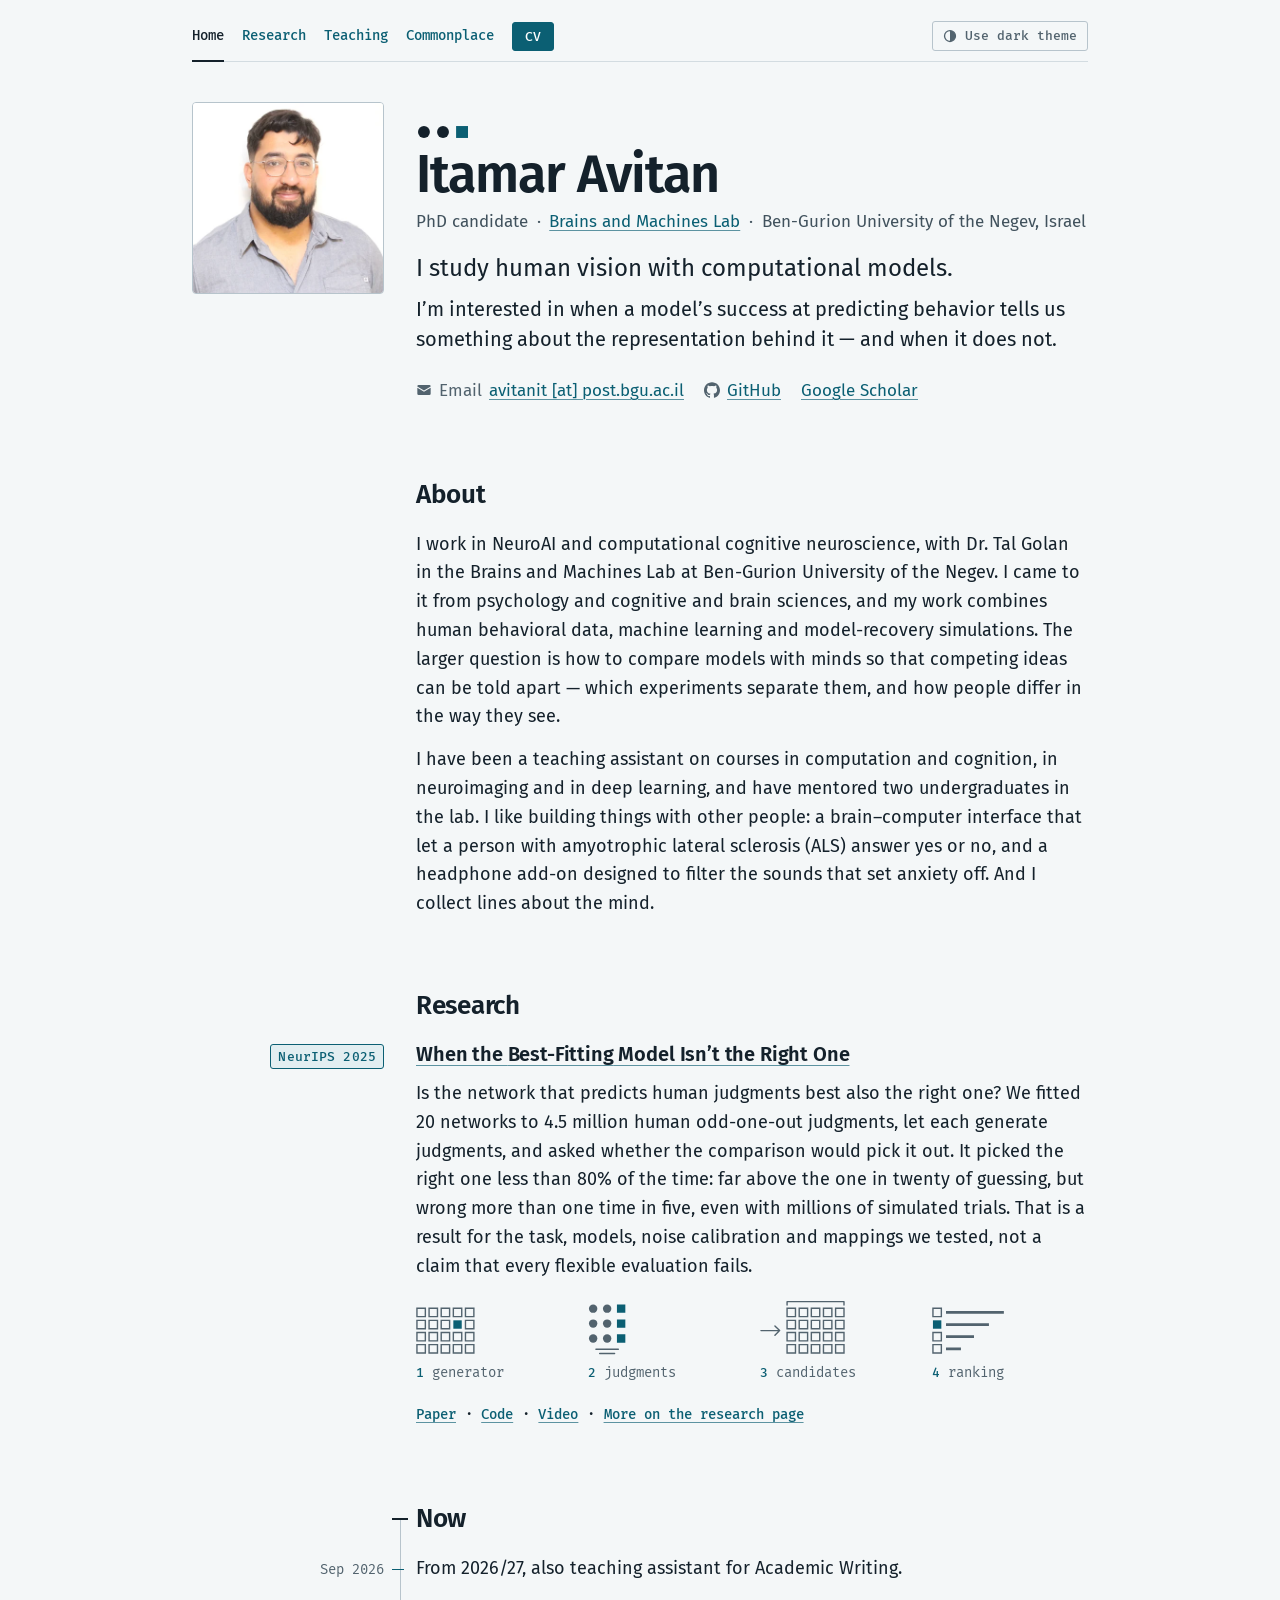
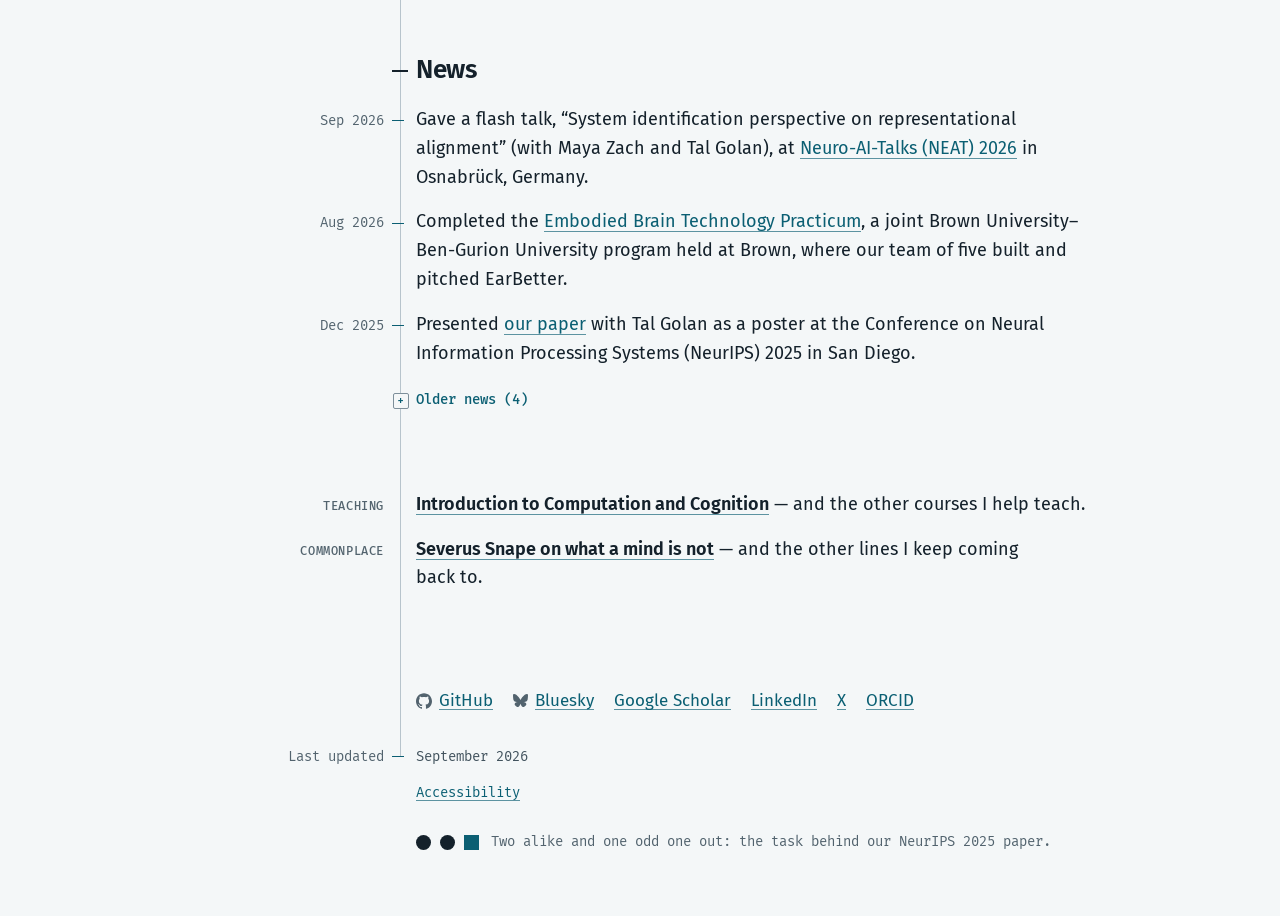
==== commit f948dfc8: "polish: final-review fixes (accessibility intro, a teaching invitation, one colon, comment attributi" ====
--- a/index.html
+++ b/index.html
@@ -142,7 +142,7 @@
     <div class="topstrip">
       <nav class="sitenav" aria-label="Pages">
         <ul role="list">
-          <li><a href="./" aria-current="page">Home</a></li>
+          <li class="sitenav__home"><a href="./" aria-current="page">Home</a></li>
           <li><a href="research/">Research</a></li>
           <li><a href="teaching/">Teaching</a></li>
           <li><a href="commonplace/">Commonplace</a></li>
@@ -260,7 +260,7 @@
       <ul class="log log--tight log--go" role="list">
         <li class="row">
           <p class="kind"><span class="tag">Teaching</span></p>
-          <p class="what"><a href="teaching/">Introduction to Computation and Cognition<span class="vh"> (Teaching page)</span></a>&nbsp;— and the other courses beside it.</p>
+          <p class="what"><a href="teaching/">Introduction to Computation and Cognition<span class="vh"> (Teaching page)</span></a>&nbsp;— and the other courses I help teach.</p>
         </li>
         <li class="row">
           <p class="kind"><span class="tag">Commonplace</span></p>
--- a/style.css
+++ b/style.css
@@ -5,7 +5,7 @@
    them and works as a time axis: a 2px ink tick marks each section, a 1px
    accent tick crosses the axis at every dated entry. On the front door the
    rule starts at Now: About and the featured paper are not dated and stand
-   on plain paper (controller decision C5 item 17, 2026-09-26; the laptop
+   on plain paper (controller decision C5 item 17, 2026-09-25; the laptop
    block's note on main.opens-plain).
 
    Four pages now, not one scroll (2026-09-21). The navigation strip at the top
@@ -251,13 +251,14 @@
   padding-block: 1rem var(--strip-pad);
   border-bottom: 1px solid var(--rule);
 }
-/* The row gap is wider than the tick is long. On a phone the five items have the whole line to themselves
-   now that the theme button stands in the colophon there (the phone block below; deep review 2026-09-25,
-   PA-04), and the strip is one line from 356px up. Below that -- 320 to 352px -- the CV chip alone drops
-   to a second line, and the tick under a link on the first line then hangs into the gap under it;
-   1.125rem of gap against 0.6875rem of overhang keeps it clear of the line below, so it still reads as an
-   underline and never lands on another link. From 45rem up the strip is one line and the tick lies on the
-   hairline, which is the point of it. */
+/* The row gap is wider than the tick is long. On a phone the strip has the whole line to itself now that
+   the theme button stands in the colophon there (the phone block below; deep review 2026-09-25, PA-04) and
+   "Home" is left out of it (the same block; the name at the top of every other page is the link home), so
+   the strip is one line at every width from 320px up, and the tick lies on the hairline, which is the point
+   of it. Should the strip ever wrap again -- a longer page name, or text enlarged past 200% on the
+   narrowest phone -- the tick under a link on the first line hangs into the gap under it, and 1.125rem of
+   gap against 0.6875rem of overhang keeps it clear of the line below, so it still reads as an underline
+   and never lands on another link. */
 .sitenav ul {
   display: flex;
   flex-wrap: wrap;
@@ -343,8 +344,8 @@
   border-radius: 4px;
   background: var(--surface);
 }
-/* The name's cell: the mark above the name, then the name (WP-S17, to the WP-S14 spec; the owner said yes
-   to the mark above the name, Q-L, 2026-09-25). The wrapper is the grid item; min-width: 0 so a long name can
+/* The name's cell: the mark above the name, then the name (WP-S17, to the WP-S14 spec; controller decision
+   C5 under the owner's delegation of 2026-09-25). The wrapper is the grid item; min-width: 0 so a long name can
    still break inside it rather than push the column. The mark is the colophon's drawing at 50 by 12 -- a
    signature, not a heading -- set 2px in so its first circle's edge lines up with the name's first stroke. */
 .masthead__name { grid-column: 2; grid-row: 1; min-width: 0; }
@@ -362,15 +363,45 @@
 
 /* ---------- The byline: whose site this is, on every page but the home page ----------
    The name and the role line, under the same portrait, small. The bio is said once, at home; this is only the
-   label on the folder. The name is not a link: "Home" is the first item of the strip directly above it. */
+   label on the folder. The name is the link home (controller decision C5 item 16 under owner ruling 18,
+   2026-09-25; it used to be plain text, with "Home" in the strip as the one way back), and on a phone,
+   where the strip drops "Home", it is the only one. It is set in ink with no underline, so the identity
+   does not read as a control, and takes an ink underline -- not the accent -- when pointed at or focused.
+   The portrait is part of the same target: the link's overlay (::before) reaches over the picture and the
+   gap between them, the way the profile links widen "X" without widening its box, so a tap on the portrait
+   goes home and there is still one link. On a phone the overlay is the byline row itself -- the <p> is the
+   positioned box, shrunk to its content so the target ends at the name -- and from 45rem, where that <p>
+   is display: contents and has no box, the overlay is placed on .byline over the portrait's own rectangle
+   (the block below). One pixel of padding above and below the name, taken back by the margin so nothing
+   moves, brings the link's own box to 24px, the rule every navigation link on this site is held to. */
 .byline { margin-top: 1.5rem; }
 .byline__who {
+  position: relative;
   display: flex;
   align-items: center;
   gap: 0.5rem;
+  width: fit-content;
+  max-width: 100%;
   font-size: 1rem;
   font-weight: 600;
   line-height: 1.4;
+}
+.byline__home {
+  padding-block: 0.0625rem;
+  margin-block: -0.0625rem;
+  color: var(--ink);
+  text-decoration: none;
+}
+.byline__home:hover, .byline__home:focus-visible {
+  color: var(--ink);
+  text-decoration: underline;
+  text-decoration-thickness: 1px;
+  text-decoration-color: currentColor;
+}
+.byline__home::before {
+  content: "";
+  position: absolute;
+  inset: 0;
 }
 .byline__who picture { display: block; flex: none; }
 .byline__who img {
@@ -659,7 +690,7 @@
 .log--kind .kind { min-height: 1.5rem; }
 .log--kind .what { clear: left; }
 /* The kind is a label, not a badge: small uppercase mono in the muted colour of the dates, the register of
-   the card's "Summary" run-in. Boxed, twelve of the site's fourteen boxes were not venues, the teaching
+   the card's run-in labels. Boxed, twelve of the site's fourteen boxes were not venues, the teaching
    gutter was a column of form fields, and "Contributed talk and poster" wrapped inside its box into a
    two-line 192x41px block (DS-03). Unboxed it wraps as two right-aligned lines of text. Muted on the page is
    5.79:1 light and 7.38:1 dark, which the contrast suite checks. */
@@ -765,11 +796,18 @@
 .older > .log { margin-top: 0.625rem; }
 
 /* ---------- Paper card ---------- */
+/* container-type: on a phone the card answers the container query of its resource rows below (there the
+   body is display: contents and has no box to ask; the card's content box is the column the rows have). From
+   45rem up the body is a box of its own and is the container instead (the desktop block), as the home
+   page's .feature__body is for its strip: asked of the whole card, gutter included, the query said "wide
+   enough" at 720-750px with the text at 200%, where the body column is ten rem, and the rows ran 4-19px
+   past the viewport in both engines (WP-S18's own sweep). */
 .paper {
   padding: 1.25rem 1rem 1.375rem;
   background: var(--surface);
   border: 1px solid var(--rule-strong);
   border-radius: 4px;
+  container-type: inline-size;
 }
 .paper + .paper { margin-top: 1.5rem; }
 .paper__badges { display: flex; flex-wrap: wrap; gap: 0.375rem; margin-bottom: 0.75rem; }
@@ -827,7 +865,47 @@
 }
 .buttons { display: flex; flex-wrap: wrap; align-items: center; gap: 0.25rem 1.125rem; margin-top: 1.125rem; }
 .buttons li { display: flex; }
-/* The depth blocks under the Summary (deep review 2026-09-25, WP-S3). The diagram is a strip of four marks,
+/* The card's links grouped by what a reader does with them (controller decision C4 under owner ruling 18,
+   2026-09-26; external review 3 §23): three rows, Read / Reproduce / Watch, each a small mono label and its
+   buttons -- the route through the paper's resources read top to bottom, where one string of five links
+   read as none in particular. The label takes the run-in's face and size in the muted grey of the gutter
+   labels, so the accent stays with the links and the argument's own labels below; the buttons keep their one
+   style. Each row is a grid of label and list when the card is wide enough for the widest label beside the
+   widest button (the query below: "Reproduce" and "NeurIPS 2025 video" need about 14rem at the phone's 13px
+   mono), and the list wraps inside its cell; narrower than that -- a 320px phone with the reader's text at
+   150% or more, or the ten-rem body column of a 720px window at 200% -- the label stands above its buttons,
+   so nothing ever runs past the card. A container query, not a media query, because the failing case is the
+   text size, which a media query cannot see; the container is the body column from 45rem up and the card
+   on a phone (see the note over .paper). The label column is one column for the three rows: see below. */
+.buttons--grouped { display: grid; }   /* the rows' own padding is their air; a gap cost the page 8px it did not have */
+/* li.buttons__group, not .buttons__group: `.buttons li { display: flex }` above outranks a lone class, and
+   until the review of WP-S18 (2026-09-26) each row was that flex line -- the label beside its list because
+   a flex row puts it there, the grid below never in effect, the label column never sized. */
+li.buttons__group { display: grid; gap: 0 0.75rem; align-items: baseline; }
+.buttons__group .buttons { margin-top: 0; min-width: 0; }
+.buttons__use {
+  padding-block: 0.5625rem;
+  font: 500 0.75rem/1 var(--mono);
+  letter-spacing: 0.04em;
+  text-transform: uppercase;
+  color: var(--muted);
+}
+/* The three rows share one label column, so their first links stand on one left edge (review of WP-S18,
+   2026-09-26: as three separate grids, each with its own max-content column, "Paper", "Code" and "NeurIPS
+   2025 video" started at three x positions at every width from 320 to 1440, a ragged edge that read as
+   unintended). The outer list holds the two columns and each row lays its label and list into them by
+   subgrid (Chromium 117, Safari 16, Firefox 71). An engine without subgrid keeps each row's own two
+   columns, the first declaration below, and gives the label the widest label's width as its minimum:
+   4.33rem is "Reproduce" at 0.75rem Fira Mono with its letter-spacing (69.13px at a 16px root, measured
+   in Chromium and WebKit) and a hair over, so the edge is one there too, and scales with the text. */
+@container (min-width: 16rem) {
+  .buttons--grouped { grid-template-columns: max-content minmax(0, 1fr); column-gap: 0.75rem; }
+  li.buttons__group { grid-column: 1 / -1; grid-template-columns: max-content minmax(0, 1fr); grid-template-columns: subgrid; }
+}
+@supports not (grid-template-columns: subgrid) {
+  @container (min-width: 16rem) { .buttons__use { min-width: 4.33rem; } }
+}
+/* The diagram under the card's Test block (deep review 2026-09-25, WP-S3; under Test since WP-S18). A strip of four marks,
    each captioned by one stage with a visible counter: four columns of 8.5rem in the card body at laptop width
    (4 x 136 + 3 x 24 = 616px in a 672px body), two rows of two on a phone, one column once the reader's text
    is large enough that a column would not fit. The auto-fit form with min(..., 100%) is the one grid that
@@ -894,13 +972,17 @@
   border-radius: 3px;
 }
 
-/* ---------- Quotes: lines copied out, dated like everything else ----------
-   Body face, body size, body colour: a quotation is not a heading and must not read as one -- the paper's
-   title is the only large title on the page. The quotation marks are part of the text in site.yaml, so a
-   reader who copies a line gets them too; text-indent hangs the opening one into the margin, which keeps the
-   quoted words on the same left edge as every other column of prose on the page. */
+/* ---------- Reading: the commonplace, one line at a time ----------
+   The line first, then its source, then one note (a reading room: external review 3 §24; controller decision
+   C2 under owner ruling 18, 2026-09-25). The entries are not dated in a gutter -- the year is in the source
+   line -- so they are not log rows: on a laptop the list stands in the text column by its inset, with no date
+   beside it and no tick of its own; on a phone it draws no rule of its own, and the quotation takes the whole
+   measure. Body face, and on a phone body size: a quotation is not a heading and must not read as one -- the
+   paper's title is the only large title on the site. The quotation marks are part of the text in site.yaml,
+   so a reader who copies a line gets them too; text-indent hangs the opening one into the margin, which keeps
+   the quoted words on the same left edge as every other column of prose on the page. */
 .quote blockquote { margin: 0; font-size: 1.0625rem; line-height: 1.55; }
-.quote blockquote p { text-indent: -0.42em; }
+.quote blockquote p { text-indent: -0.42em; text-wrap: pretty; }   /* no one-word last line: the source and the note already ask for the same */
 
 /* Then the source, then the context. Each is a step down in size and a step lighter in colour, and the step
    away from the block above it is wider than the space its own lines leave between themselves, so the change
@@ -915,7 +997,7 @@
   color: var(--ink-2);
   text-wrap: pretty;
 }
-/* the dash is drawn, not read: the empty alternative text keeps it out of the attribution's accessible
+/* the dash is drawn, not read: the empty alternative text keeps it out of the source line's accessible
    text, as the role line's dots are kept out of the role line's (PA-05) */
 .quote__by::before { content: "\2014\00A0" / ""; }
 .quote__note {
@@ -925,12 +1007,12 @@
   color: var(--muted);
   text-wrap: pretty;
 }
-/* The permalink: a small "§" at the end of the attribution, in the mono of the gutter labels and their muted
-   colour, lifting to the link colour when pointed at or focused. Always painted -- a keyboard or a finger
+/* The permalink: a small "§" at the end of the source line, in the mono face the site's dates and badges
+   use and their muted colour, lifting to the link colour when pointed at or focused. Always painted -- a keyboard or a finger
    cannot hover. The padding is what makes a one-glyph link a 24px target (WCAG 2.2 SC 2.5.8): the box is
    padded all round rather than widened by the overlay the profile row uses, because here nothing stands to
    its right to keep a rhythm with. Measured: the "§" is 7.8px wide at 13px, so 0.5rem a side left a 23.8px
-   box; 0.5625rem a side makes it 25.8. Inline padding, so the attribution's line height does not grow. */
+   box; 0.5625rem a side makes it 25.8. Inline padding, so the source line's line height does not grow. */
 .quote__link {
   margin-left: 0.5rem;
   padding: 0.5rem 0.5625rem;
@@ -939,20 +1021,25 @@
   text-decoration: none;
 }
 .quote__link:hover, .quote__link:focus-visible { color: var(--accent); text-decoration: underline; }
-/* The entry a permalink lands on stands on a panel of the accent tint. The panel is the whole row, so the
-   date in the gutter, the quotation with its hanging mark, the source and the note all sit on it and nothing
-   has to keep clear of it. A ring around .what alone (the plan's CSS) could not: on a laptop its left stroke
-   ran through the opening mark that hangs 0.42em into the margin, and on a phone its top stroke crossed the
-   date that stacks above the entry (review of WP-S4, 2026-09-25). The box-shadow spread is the panel's
-   padding without a layout change, so the page does not jump when it lands: 0.625rem stays inside the row's
-   own air (rows are 1.75rem apart), clears the hanging mark on a phone (0.42em of 17px is 7.1px) and, at
-   320px, keeps 10px of the page's padding on the right and stops short of the rule on the left. The rule
-   and the ticks are positioned above the panel and run over it, as they run over the page. The colour is a
-   token, not a color-mix(), so the contrast test can read it back as an opaque rgb(); every text on the
-   panel keeps 4.5:1 in both themes. tests/test_browser.py measures all of this. */
-.row:target { background: var(--target-tint); box-shadow: 0 0 0 0.625rem var(--target-tint); border-radius: 2px; }
-/* and the step between two quotations is larger again than any step inside one */
-.log--quotes > .row + .row { margin-top: 1.75rem; }
+/* The entry a permalink lands on stands on a panel of the accent tint. The panel is the whole entry, so the
+   quotation with its hanging mark, the source and the note all sit on it and nothing has to keep clear of it.
+   A ring around the text alone (the plan's CSS) could not: its left stroke ran through the opening mark that
+   hangs 0.42em into the margin (review of WP-S4, 2026-09-25). The box-shadow spread is the panel's padding
+   without a layout change, so the page does not jump when it lands: 0.625rem stays inside the entry's own air
+   (entries are 1.75rem apart here), clears the hanging mark on a phone (0.42em of 17px is 7.1px) and, at
+   320px, keeps 10px of the page's padding on the right. On a laptop the entry's left edge is the text's and
+   the mark hangs 9.2px at 22px, so the spread steps up there (the laptop block below). The colour is a token,
+   not a color-mix(), so the contrast test can read it back as an opaque rgb(); every text on the panel keeps
+   4.5:1 in both themes. tests/test_browser.py measures all of this. */
+.entry:target { background: var(--target-tint); box-shadow: 0 0 0 0.625rem var(--target-tint); border-radius: 2px; }
+/* and the step between two entries is larger again than any step inside one */
+.reading > .entry + .entry { margin-top: 1.75rem; }
+/* The work's title is the link to a free text of the work where site.yaml gives one (the three Doyle lines,
+   Project Gutenberg): set like a title link elsewhere on the site -- the text's own colour with the accent
+   under it, the accent itself when pointed at or focused -- so the source line stays quieter than the
+   quotation above it and the three links do not become the loudest thing on the page. */
+.quote__source { color: inherit; text-decoration-color: color-mix(in srgb, var(--accent) 65%, transparent); }
+.quote__source:hover, .quote__source:focus-visible { color: var(--accent-strong); text-decoration-color: currentColor; }
 
 /* ---------- Footer ---------- */
 .colophon { padding-block: 3.25rem 3rem; }
@@ -1004,13 +1091,19 @@
      two lines from 320 to 430px, five lines at 200% text, where the strip was 70% of the screen (deep
      review 2026-09-25, PA-04). On a phone it stands in the colophon instead, labelled in full, beside the
      link about the site (the rules further down), and the navigation has the line to itself: one line and
-     60px tall from 356px up (spread across it on a phone; the block after this one), two lines only at
-     320-352px, the CV chip alone on the second. The system setting is followed until a visitor chooses, so
-     the one control a phone visitor rarely needs is no longer the first thing on the page. "Home" stays in
-     the strip on a phone: dropping it, with the name above each page as the way home, is the owner's
-     question (Q-L). A basis of 0 on the nav lets it take the whole line and wrap inside itself, which is
-     where any wrapping belongs. */
+     60px tall (spread across it on a phone; the block after this one). The system setting is followed until
+     a visitor chooses, so the one control a phone visitor rarely needs is no longer the first thing on the
+     page. "Home" leaves the strip on a phone as well (controller decision C5 item 16 under owner ruling
+     18, 2026-09-25): with it the strip still wrapped at 320-352px, the CV chip alone on a second line, and
+     ran to four lines at 200% text on a 390px phone; without it the four items are one line from 320px up
+     and, at 200% text, two lines from 350px (one item a line at 320-344, where each is wider than half the
+     screen). The name at the top of every other page is the link home there (the
+     byline, above), as it is at every width; on the home page itself nothing needs to lead home. The
+     markup keeps all five links on every page -- this is paint, and a laptop still shows "Home". A basis
+     of 0 on the nav lets it take the whole line and wrap inside itself, which is where any wrapping
+     belongs. */
   .topstrip > .toggle { display: none; }
+  .sitenav__home { display: none; }
   .sitenav { flex: 1 1 0; min-width: 0; }
   /* The colophon's button: the row's own mono register at the row's own size, a button's box (28.8px tall,
      above the 24px a target needs) on the row's text line, and its label painted -- it is the one place
@@ -1092,13 +1185,13 @@
   .paper .buttons { order: 4; }
   .paper__fig { order: 5; float: none; width: 13rem; max-width: 100%; margin: 1.125rem 0 0; }
   .paper .tldr { order: 6; }
-  /* the depth blocks share the summary's slot, so DOM order keeps Summary -> How -> the diagram -> What we
-     found -> the open questions; the citation closes the card */
+  /* the argument's blocks and the strip share one slot, so DOM order keeps Question -> Setup -> Test -> the
+     diagram -> Result -> Scope -> the open questions; the citation closes the card */
   .paper .recovery-diagram, .paper .open { order: 6; }
   .paper .cite { order: 7; }
 }
 
-/* The five items spread across the line only where the line is tight -- a phone. From 30rem (480px) the
+/* The items spread across the line only where the line is tight -- a phone. From 30rem (480px) the
    laptop's 18px gap fits on one line, and a split-screen laptop window (640px is half of 1280) keeps the
    strip's own rhythm rather than a stretched tab bar the site uses nowhere else (WP-S9 review). */
 @media (max-width: 29.99rem) {
@@ -1120,8 +1213,16 @@
      right edge on the gutter's edge like the masthead's plate, spanning the two rows beside it, and the name
      and the role line take the text column, the name's foot on the row seam. The <p> around portrait and
      name becomes display: contents so its two children are grid items of their own; a paragraph role is all
-     it gives up. 56px, from the 400px source, is sharp. Phones keep the chip. */
+     it gives up. 56px, from the 400px source, is sharp. Phones keep the chip.
+     The link home (the name) is one of those grid items. Its overlay, which lets a tap on the portrait go
+     home, cannot be placed from the <p> here -- display: contents leaves it no box -- so the byline is the
+     positioned box, and the overlay is set on the portrait's own rectangle: 3.5rem square, its right edge
+     on the gutter's edge, centred on the byline as the picture is (it spans both rows and the grid centres
+     it), plus the gap, so the target runs unbroken from the picture's left edge into the name. The link's
+     own box hugs the name (justify-self): stretched across the column, as a grid item is by default, its
+     focus ring ran to the column's right edge and a click on the empty paper beside the name went home. */
   .byline.inset {
+    position: relative;
     margin-left: 0;
     display: grid;
     grid-template-columns: var(--gutter) minmax(0, 1fr);
@@ -1131,7 +1232,15 @@
   .byline__who { display: contents; }
   .byline__who picture { grid-column: 1; grid-row: 1 / span 2; justify-self: end; }
   .byline__who img { width: 3.5rem; height: 3.5rem; }
-  .byline__who span { grid-column: 2; grid-row: 1; align-self: end; font-size: 1.125rem; font-weight: 600; line-height: 1.3; }
+  .byline__home { grid-column: 2; grid-row: 1; align-self: end; justify-self: start; font-size: 1.125rem; font-weight: 600; line-height: 1.3; }
+  .byline__home::before {
+    inset: auto;
+    top: 50%;
+    left: calc(var(--gutter) - 3.5rem);
+    width: calc(3.5rem + var(--gap));
+    height: 3.5rem;
+    transform: translateY(-50%);
+  }
   .byline .role { grid-column: 2; grid-row: 2; align-self: start; }
 
   .masthead {
@@ -1168,7 +1277,7 @@
     width: 1px;
     background: var(--spine);
   }
-  /* The front door opens on plain paper (controller decision C5 item 17 under owner ruling 18, 2026-09-26:
+  /* The front door opens on plain paper (controller decision C5 item 17 under owner ruling 18, 2026-09-25:
      the rule is kept where the content is dated and dropped where it is not; external review 2 §7 asked for
      About to read as prose and the featured paper as a visual explanation). main draws no rule there; each
      ruled section -- Now, News, the invitations -- draws its own stretch instead, reaching up through the
@@ -1310,7 +1419,7 @@
   .paper__fig { margin: 0.875rem 0 0; }
   /* in the gutter every label is set against the margin rule, the caption under its plate included */
   .paper__fig figcaption { text-align: right; }
-  .paper__body { grid-column: 2; }
+  .paper__body { grid-column: 2; container-type: inline-size; }   /* the resource rows ask the body, not the card: see .paper */
 
   /* The quotations are the reason the commonplace page exists, so on anything wider than a phone they take
      one step up from the prose they are set among: 20px against the 17px of the note under them and of the
@@ -1318,14 +1427,20 @@
      longer the same size as its own footnote, which left the loudest thing on the page the word
      "Commonplace". The phone stays as it was: at 400px the measure cannot afford the step. */
   .quote blockquote { font-size: 1.25rem; line-height: 1.5; }
-  /* On this page the tick meets the rule and stops instead of crossing it. Every row opens with a quotation
-     mark hung 0.42em into the margin -- at 22px, 6.8px right of the rule -- and a tick that ran 4px past the
-     rule left 2.8px between the two, so "2003 --“" read as one glyph on every row (DS-06). Ten pixels ending
-     on the rule give the mark about 7px of air. And the list stands 2.25rem under the intro (it collapses
-     with the intro's own 1.5rem to 36px), wider than the step between two quotations, so the first quotation
-     opens the collection rather than hanging off the intro. */
-  .log--quotes > .row > .when::after { right: calc(var(--gap) / -2); width: 0.625rem; }
-  .log--quotes { margin-top: 2.25rem; }
+  /* The reading room on a laptop: the entries stand in the text column, with no date beside them and no tick
+     of their own, and the margin rule runs past them from the title's tick to "Last updated" as the page's
+     quiet spine (decided by render in both themes against a page with no rule at all: without it the title's
+     tick and the colophon's segment stood on nothing, and the column lost the left edge every other page
+     has). The opening mark, hung 0.42em into the margin, keeps about 7px of air from the rule at 22px. The
+     list stands 2.25rem under the intro (it collapses with the intro's own 1.5rem to 36px) and the entries
+     2.25rem apart, wider than any step inside one. The source and the note take a shorter measure than the
+     quotation -- 36rem against the column's 42rem -- so the apparatus reads as subordinate to the line it
+     places (external review 3 §24). The landing panel's spread steps up to 0.875rem: the entry's left edge
+     is the text's here, and 0.625rem left the mark 0.8px inside the panel's edge. */
+  .reading { margin-top: 2.25rem; }
+  .reading > .entry + .entry { margin-top: 2.25rem; }
+  .quote__by, .quote__note { max-width: 36rem; }
+  .entry:target { box-shadow: 0 0 0 0.875rem var(--target-tint); }
 
   /* the rule ends at the last tick: "Last updated" */
   .colophon { padding-block: 4.5rem 4rem; }
@@ -1480,6 +1595,7 @@
      diagram with its mark, the open questions -- and a list stays with the label over it. A row of a log and
      a quotation never break inside. */
   .paper__aside, .paper .tldr, .recovery-diagram li, .paper .open, .log > .row, .quote { break-inside: avoid; }
+  .buttons__group { break-inside: avoid; }
   .paper .recovery-diagram, .paper .open { break-before: avoid; }
   h2, h3 { break-after: avoid; }
 }
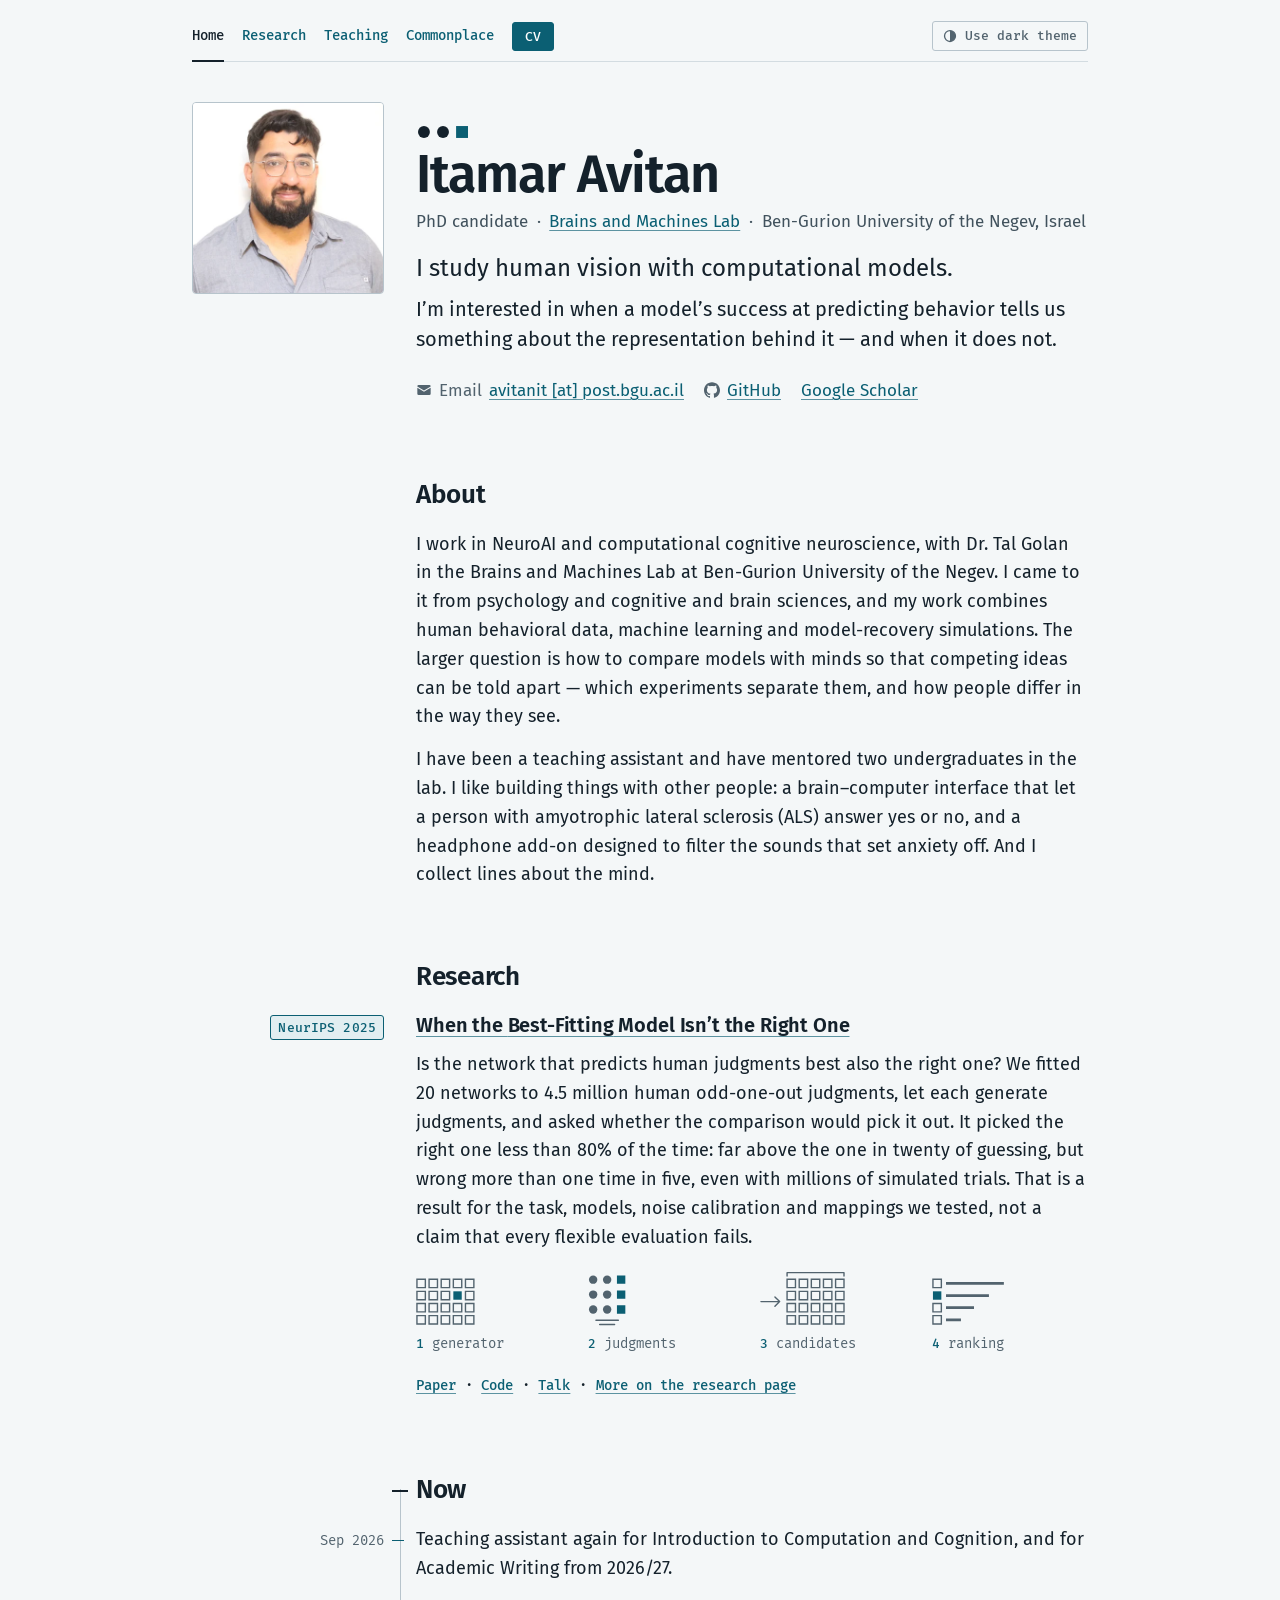
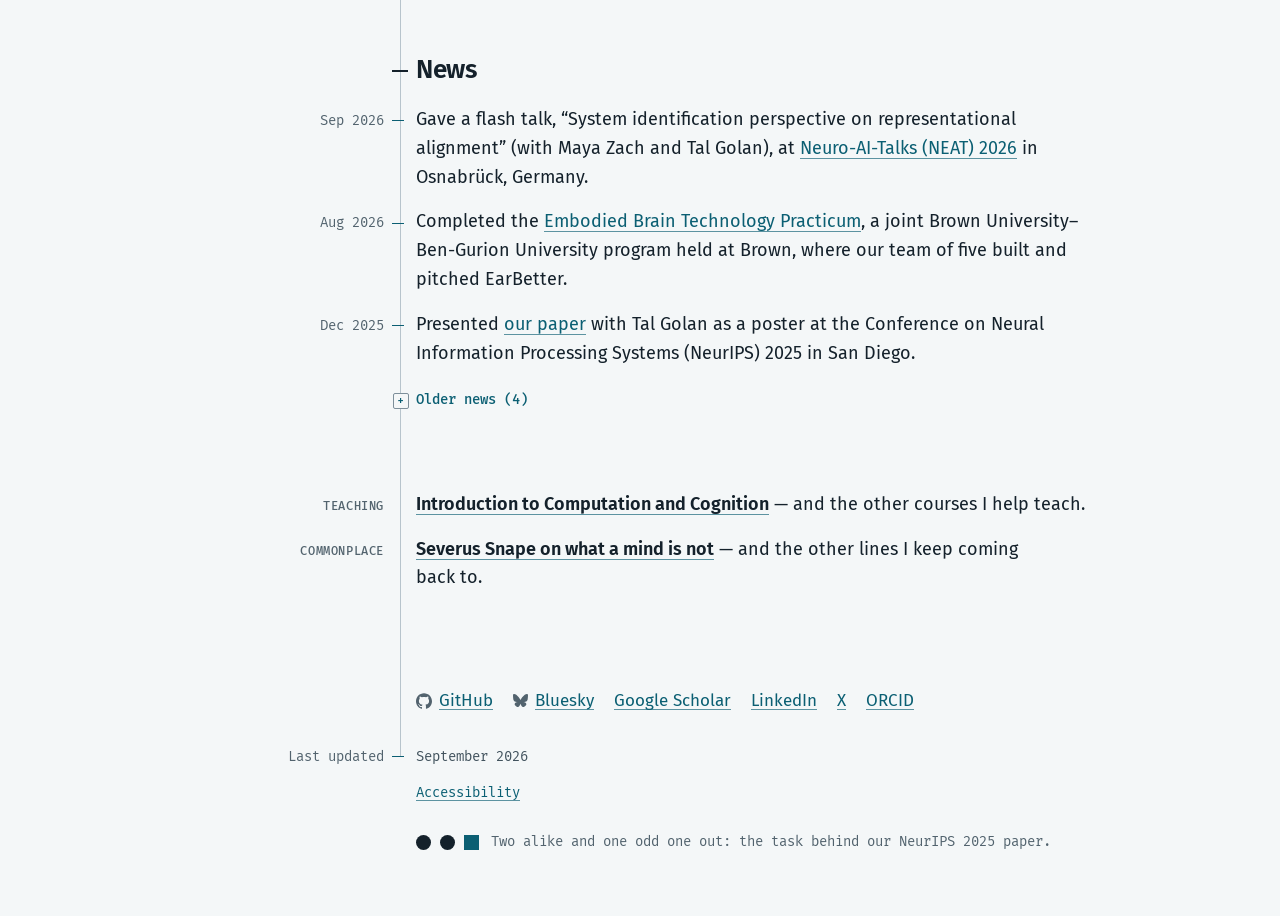
==== commit d7d01948: "polish: final small fixes — About trim, one Now line, Fig. 1D caption, code link, his NeurIPS talk; " ====
--- a/index.html
+++ b/index.html
@@ -180,7 +180,7 @@
       <h2 id="about-h" class="inset">About</h2>
       <div class="prose inset">
         <p>I work in NeuroAI and computational cognitive neuroscience, with Dr. Tal Golan in the Brains and Machines Lab at <span class="nb">Ben-Gurion</span> University of the Negev. I came to it from psychology and cognitive and brain sciences, and my work combines human behavioral data, machine learning and model-recovery simulations. The larger question is how to compare models with minds so that competing ideas can be told apart — which experiments separate them, and how people differ in the way they see.</p>
-        <p>I have been a teaching assistant on courses in computation and cognition, in neuroimaging and in deep learning, and have mentored two undergraduates in the lab. I like building things with other people: a <span class="nb">brain–computer</span> interface that let a person with amyotrophic lateral sclerosis (ALS) answer yes or no, and a headphone <span class="nb">add-on</span> designed to filter the sounds that set anxiety off. And I collect lines about the mind.</p>
+        <p>I have been a teaching assistant and have mentored two undergraduates in the lab. I like building things with other people: a <span class="nb">brain–computer</span> interface that let a person with amyotrophic lateral sclerosis (ALS) answer yes or no, and a headphone <span class="nb">add-on</span> designed to filter the sounds that set anxiety off. And I collect lines about the mind.</p>
       </div>
     </section>
 
@@ -200,7 +200,7 @@
           <ul class="feature__links" role="list">
             <li><a href="https://proceedings.neurips.cc/paper_files/paper/2025/hash/11e1900e680f5fe1893a8e27362dbe2c-Abstract-Conference.html">Paper<span class="vh"> (NeurIPS 2025)</span></a></li>
             <li><a href="https://github.com/brainsandmachines/oddoneout_model_recovery">Code<span class="vh"> for the NeurIPS 2025 paper</span></a></li>
-            <li><a href="https://slideslive.com/39047290">Video<span class="vh"> of the poster presentation of the paper</span></a></li>
+            <li><a href="https://slideslive.com/39047290">Talk<span class="vh"> recording of my presentation of the paper</span></a></li>
             <li><a href="research/">More on the research page</a></li>
           </ul>
         </div>
@@ -212,7 +212,7 @@
       <ul class="log" role="list">
         <li class="row">
           <time class="when" datetime="2026-09">Sep 2026</time>
-          <p class="what">From 2026/27, also teaching assistant for Academic Writing.</p>
+          <p class="what">Teaching assistant again for Introduction to Computation and Cognition, and for Academic Writing from 2026/27.</p>
         </li>
       </ul>
     </section>
@@ -238,7 +238,7 @@
         <ul class="log log--tight" role="list">
           <li class="row">
           <time class="when" datetime="2025-11">Nov 2025</time>
-          <p class="what">Released the <a href="research/#papers">code and data</a> for our NeurIPS 2025 paper.</p>
+          <p class="what">Released the <a href="https://github.com/brainsandmachines/oddoneout_model_recovery">code</a> and data for our NeurIPS 2025 paper.</p>
         </li>
         <li class="row">
           <time class="when" datetime="2025-10">Oct 2025</time>
--- a/style.css
+++ b/style.css
@@ -836,9 +836,9 @@
    the three channels together is the one operation that leaves every hue and saturation where it was. */
 .paper__fig--plot img { filter: var(--plot-filter); }
 .paper__fig--art img { filter: var(--art-filter); }
-/* The caption is a gutter label and is set like the others there: it follows the gutter's own alignment,
-   which is the page's left edge on a phone and the margin rule on a desktop. So it takes no alignment of its
-   own here, and the desktop block turns it with the badges and the dates it sits under. */
+/* The caption is set in the gutter's own type, but flush left at every width, under the plate's left edge:
+   it is two sentences, not a label, and set against the margin rule on a desktop it read as four ragged-left
+   lines of mono (final site review 2026-09-26, R1). The badges above the plate still turn with the gutter. */
 .paper__fig figcaption {
   margin-top: 0.375rem;
   font: 400 0.75rem/1.4 var(--mono);
@@ -871,7 +871,7 @@
    read as none in particular. The label takes the run-in's face and size in the muted grey of the gutter
    labels, so the accent stays with the links and the argument's own labels below; the buttons keep their one
    style. Each row is a grid of label and list when the card is wide enough for the widest label beside the
-   widest button (the query below: "Reproduce" and "NeurIPS 2025 video" need about 14rem at the phone's 13px
+   widest button (the query below: "Reproduce" and "NeurIPS 2025 talk" need about 14rem at the phone's 13px
    mono), and the list wraps inside its cell; narrower than that -- a 320px phone with the reader's text at
    150% or more, or the ten-rem body column of a 720px window at 200% -- the label stands above its buttons,
    so nothing ever runs past the card. A container query, not a media query, because the failing case is the
@@ -1417,8 +1417,6 @@
     margin: 0.1875rem 0 0;
   }
   .paper__fig { margin: 0.875rem 0 0; }
-  /* in the gutter every label is set against the margin rule, the caption under its plate included */
-  .paper__fig figcaption { text-align: right; }
   .paper__body { grid-column: 2; container-type: inline-size; }   /* the resource rows ask the body, not the card: see .paper */
 
   /* The quotations are the reason the commonplace page exists, so on anything wider than a phone they take
@@ -1574,7 +1572,7 @@
   /* The filled button prints as a plain link: its white-on-fill text is what the dialog greys out. */
   .btn--primary { color: var(--accent); background: none; border: 0; padding-inline: 0; text-decoration: underline; }
   /* On paper a link is only as good as its address: the card's and the rows' buttons, a venue, a title that
-     is a link, and the home page's Paper, Code and Video under the featured paper. Not the links inside sentences --
+     is a link, and the home page's Paper, Code and Talk under the featured paper. Not the links inside sentences --
      an address in the middle of a line of prose is noise, and the ones that matter are also on the card. An
      address breaks only when it must (overflow-wrap, not word-break: break-all, which split short ones
      after "ht" or mid-word); the short ones then sit whole on a line of their own. */
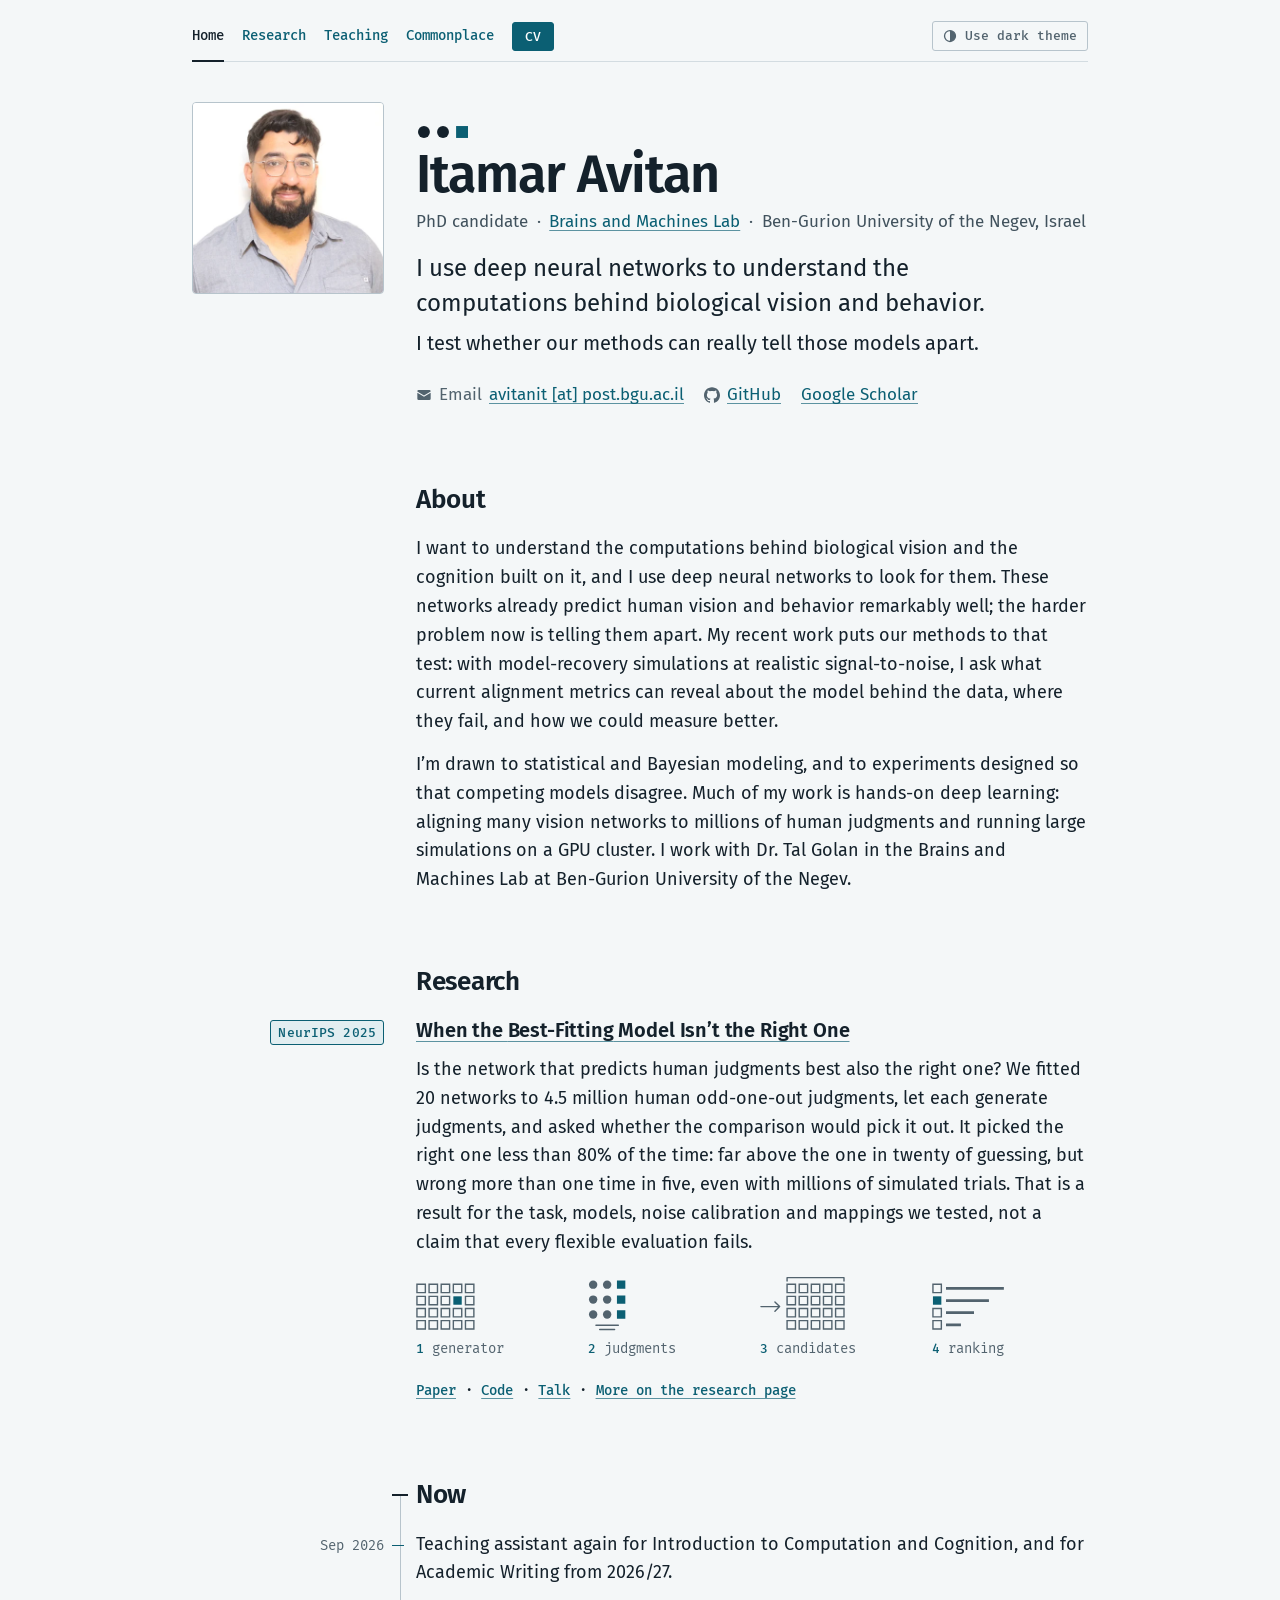
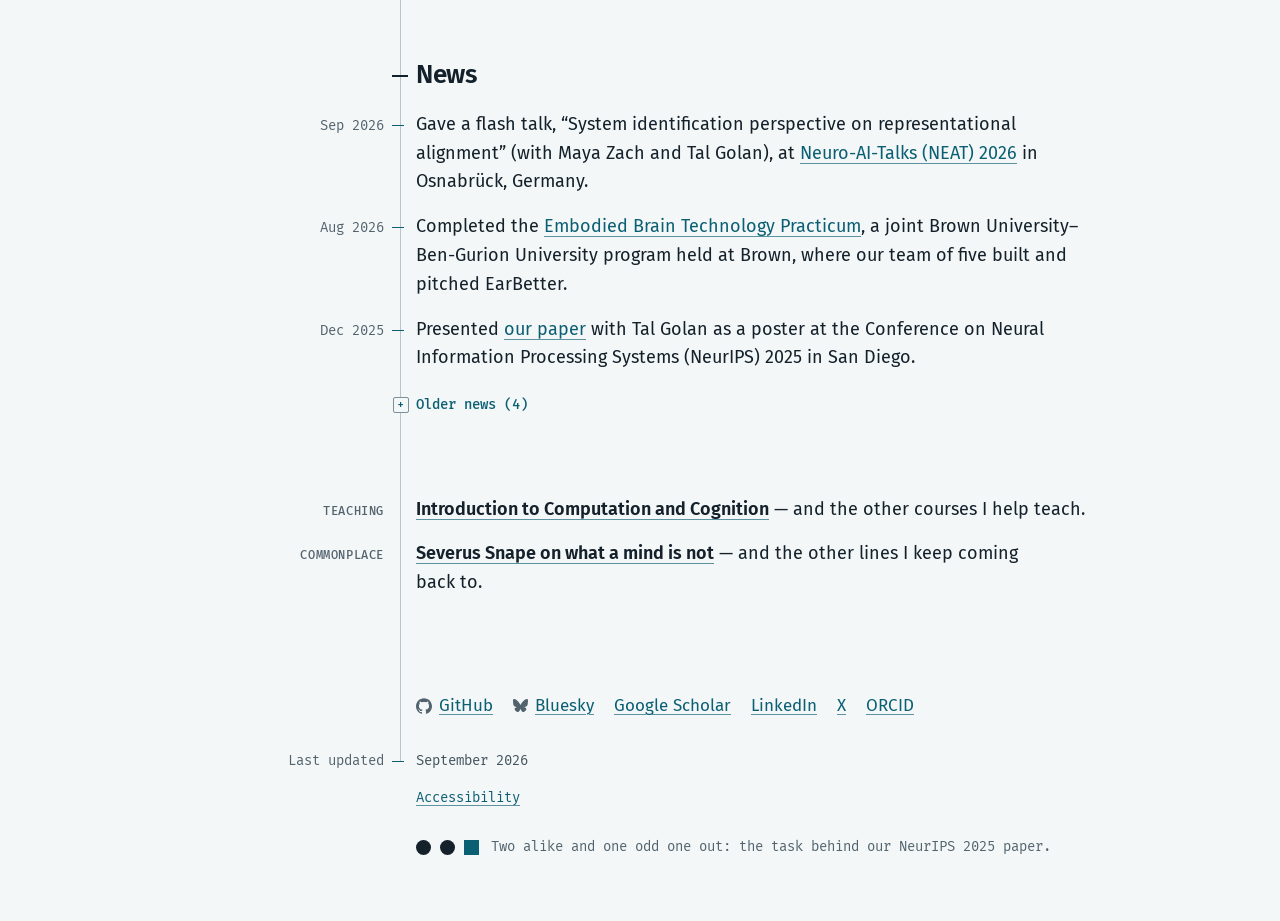
==== commit 185bc4a0: "content: About states his interests; identity line widened to DNNs and biological vision (owner requ" ====
--- a/index.html
+++ b/index.html
@@ -4,10 +4,10 @@
 <meta charset="utf-8">
 <meta name="viewport" content="width=device-width, initial-scale=1">
 <title>Itamar Avitan · NeuroAI PhD candidate, Ben-Gurion University</title>
-<meta name="description" content="NeuroAI PhD candidate at Ben-Gurion University. I study human vision with computational models. I’m interested in when a model’s success at predicting behavior tells us something about the representation behind it — and when it does not.">
+<meta name="description" content="NeuroAI PhD candidate at Ben-Gurion University. I use deep neural networks to understand the computations behind biological vision and behavior. I test whether our methods can really tell those models apart.">
 <link rel="canonical" href="https://itamar-avitan.github.io/">
 <meta property="og:title" content="Itamar Avitan · NeuroAI PhD candidate, Ben-Gurion University">
-<meta property="og:description" content="NeuroAI PhD candidate at Ben-Gurion University. I study human vision with computational models. I’m interested in when a model’s success at predicting behavior tells us something about the representation behind it — and when it does not.">
+<meta property="og:description" content="NeuroAI PhD candidate at Ben-Gurion University. I use deep neural networks to understand the computations behind biological vision and behavior. I test whether our methods can really tell those models apart.">
 <meta property="og:site_name" content="Itamar Avitan">
 <meta property="og:locale" content="en_US">
 <meta property="og:type" content="profile">
@@ -17,7 +17,7 @@
 <meta property="og:image" content="https://itamar-avitan.github.io/img/og.png">
 <meta property="og:image:width" content="1200">
 <meta property="og:image:height" content="630">
-<meta property="og:image:alt" content="Itamar Avitan. PhD candidate · Brains and Machines Lab · Ben-Gurion University of the Negev, Israel. I study human vision with computational models. I’m interested in when a model’s success at predicting behavior tells us something about the representation behind it — and when it does not.">
+<meta property="og:image:alt" content="Itamar Avitan. PhD candidate · Brains and Machines Lab · Ben-Gurion University of the Negev, Israel. I use deep neural networks to understand the computations behind biological vision and behavior. I test whether our methods can really tell those models apart.">
 <meta name="twitter:card" content="summary_large_image">
 <meta name="color-scheme" content="light dark">
 <link rel="icon" href="favicon-96.png" sizes="96x96" type="image/png">
@@ -98,7 +98,7 @@
       "alternateName": "Itamar Amram Avitan",
       "url": "https://itamar-avitan.github.io/",
       "image": "https://itamar-avitan.github.io/img/portrait-800.jpg",
-      "description": "I study human vision with computational models. I’m interested in when a model’s success at predicting behavior tells us something about the representation behind it — and when it does not.",
+      "description": "I use deep neural networks to understand the computations behind biological vision and behavior. I test whether our methods can really tell those models apart.",
       "affiliation": {
         "@type": "CollegeOrUniversity",
         "name": "Ben-Gurion University of the Negev",
@@ -124,11 +124,11 @@
         "url": "https://brainsandmachines.org"
       },
       "knowsAbout": [
-        "NeuroAI",
-        "Computational cognitive neuroscience",
+        "Deep neural networks",
+        "Biological vision",
+        "Bayesian modeling",
         "Representational alignment",
-        "Human vision",
-        "Machine learning"
+        "Human vision"
       ]
     }
   ]
@@ -163,7 +163,7 @@
         <li><a href="https://brainsandmachines.org">Brains and Machines Lab</a></li>
         <li><span class="nb">Ben-Gurion</span> University of the Negev, Israel</li>
       </ul>
-      <p class="lede">I study human vision with computational models. <span class="lede__more">I’m interested in when a model’s success at predicting behavior tells us something about the representation behind it — and when it does not.</span></p>
+      <p class="lede">I use deep neural networks to understand the computations behind biological vision and behavior. <span class="lede__more">I test whether our methods can really tell those models apart.</span></p>
       <nav class="links-nav" aria-label="Contact">
         <ul class="links links--reach" role="list">
           <li class="links__email"><span class="links__label"><svg class="ico ico--mail" aria-hidden="true" viewBox="0 0 24 24" width="16" height="16"><path d="M4 4.5h16a2 2 0 0 1 2 2v.3l-10 6.1L2 6.8v-.3a2 2 0 0 1 2-2zM2 8.55v8.95a2 2 0 0 0 2 2h16a2 2 0 0 0 2-2V8.55l-9.48 5.78a1 1 0 0 1-1.04 0z"/></svg>Email</span> <span id="email">avitanit [at] post.bgu.ac.il</span></li>
@@ -179,8 +179,8 @@
     <section id="about" aria-labelledby="about-h">
       <h2 id="about-h" class="inset">About</h2>
       <div class="prose inset">
-        <p>I work in NeuroAI and computational cognitive neuroscience, with Dr. Tal Golan in the Brains and Machines Lab at <span class="nb">Ben-Gurion</span> University of the Negev. I came to it from psychology and cognitive and brain sciences, and my work combines human behavioral data, machine learning and model-recovery simulations. The larger question is how to compare models with minds so that competing ideas can be told apart — which experiments separate them, and how people differ in the way they see.</p>
-        <p>I have been a teaching assistant and have mentored two undergraduates in the lab. I like building things with other people: a <span class="nb">brain–computer</span> interface that let a person with amyotrophic lateral sclerosis (ALS) answer yes or no, and a headphone <span class="nb">add-on</span> designed to filter the sounds that set anxiety off. And I collect lines about the mind.</p>
+        <p>I want to understand the computations behind biological vision and the cognition built on it, and I use deep neural networks to look for them. These networks already predict human vision and behavior remarkably well; the harder problem now is telling them apart. My recent work puts our methods to that test: with model-recovery simulations at realistic signal-to-noise, I ask what current alignment metrics can reveal about the model behind the data, where they fail, and how we could measure better.</p>
+        <p>I’m drawn to statistical and Bayesian modeling, and to experiments designed so that competing models disagree. Much of my work is hands-on deep learning: aligning many vision networks to millions of human judgments and running large simulations on a GPU cluster. I work with Dr. Tal Golan in the Brains and Machines Lab at <span class="nb">Ben-Gurion</span> University of the Negev.</p>
       </div>
     </section>
 
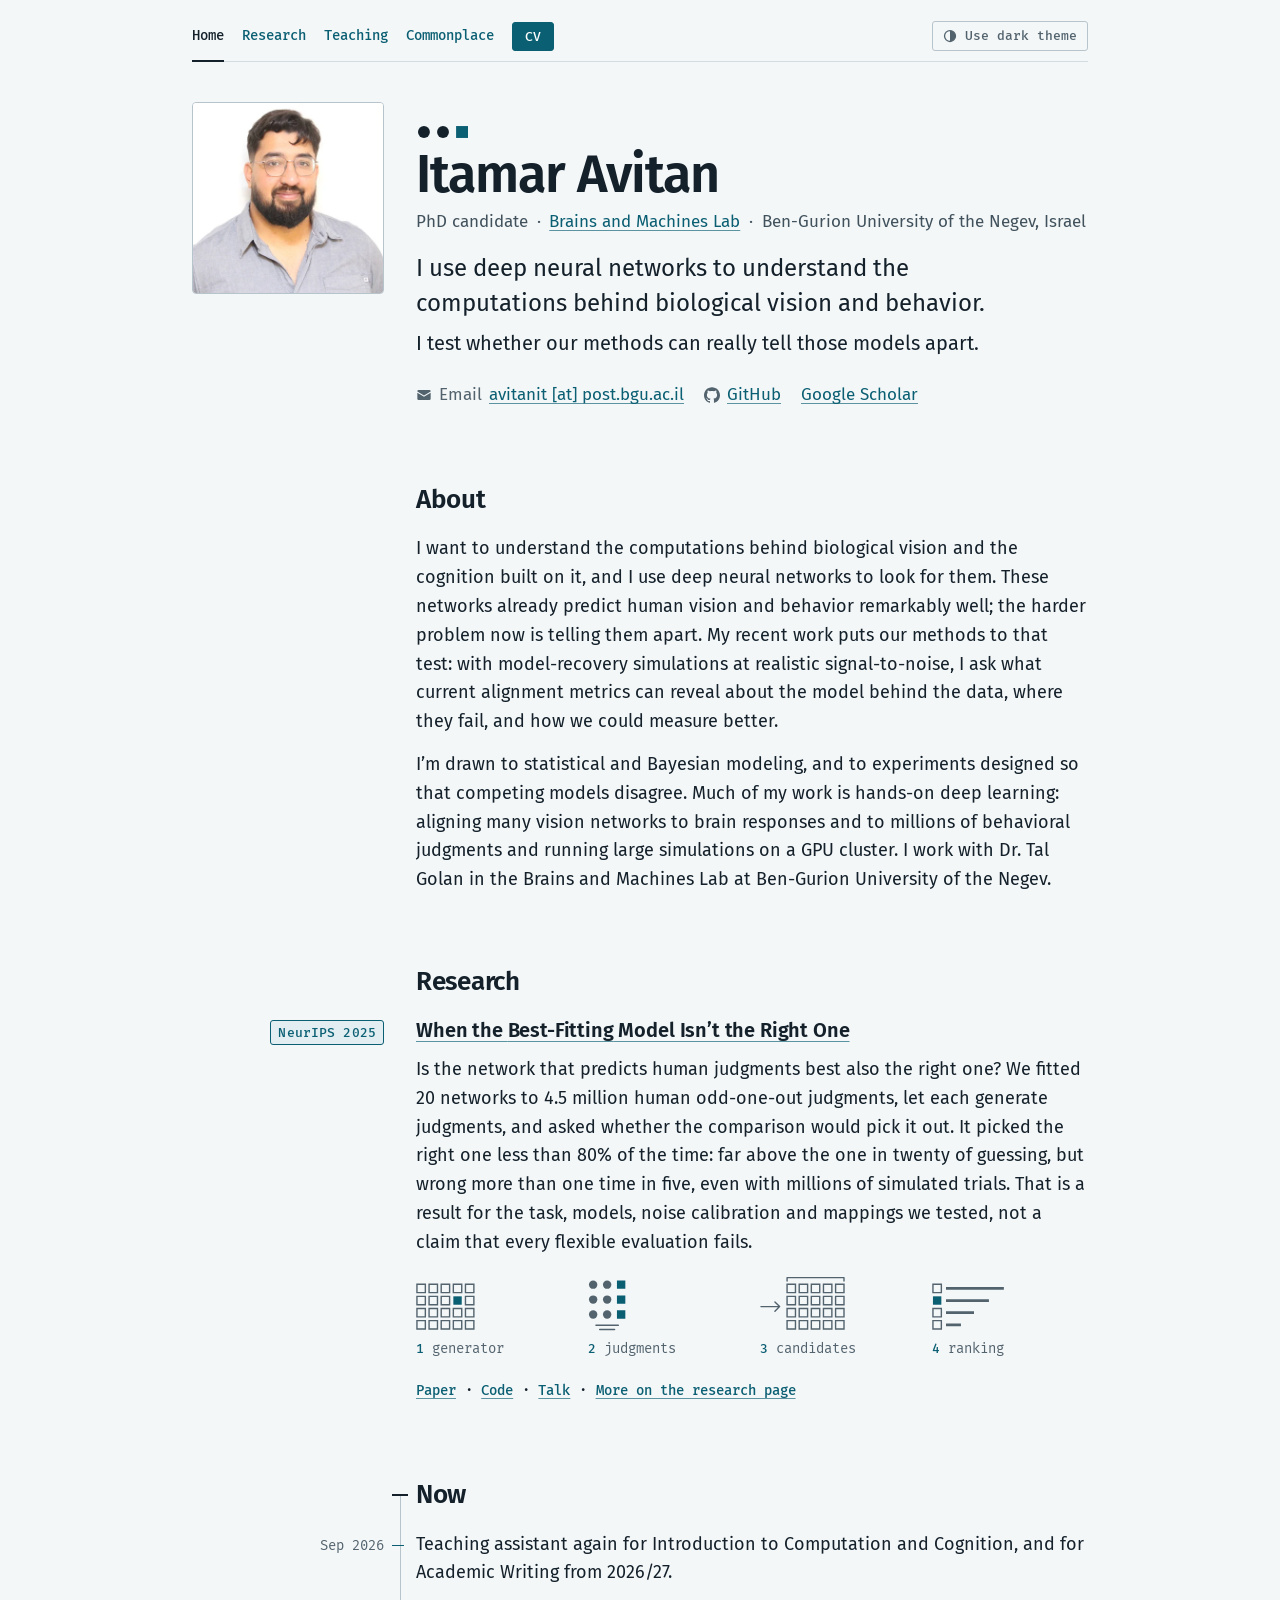
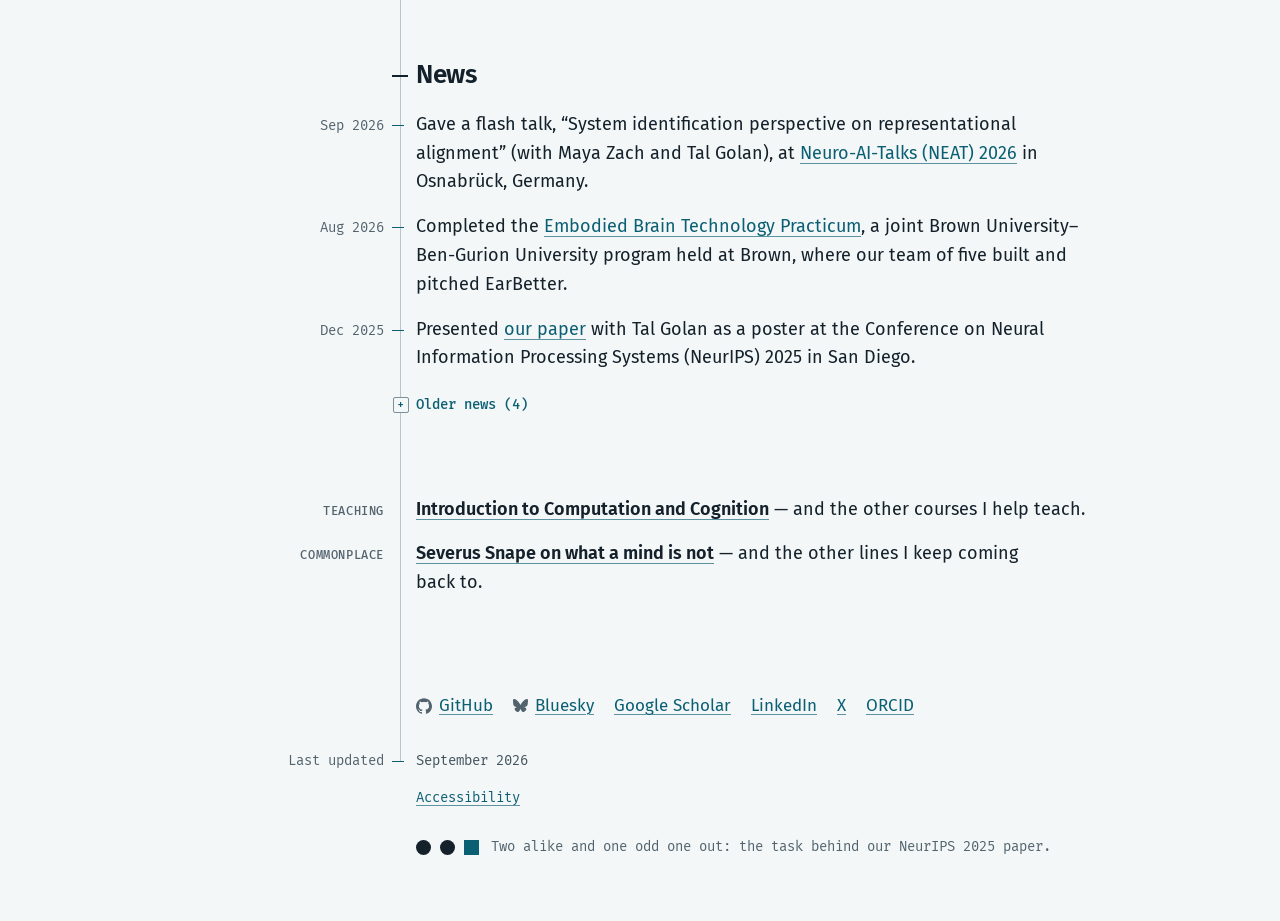
==== commit 8a894edd: "About: vision networks aligned to brain responses and behavioral judgments (owner, 2026-09-28) Co-Au" ====
--- a/index.html
+++ b/index.html
@@ -180,7 +180,7 @@
       <h2 id="about-h" class="inset">About</h2>
       <div class="prose inset">
         <p>I want to understand the computations behind biological vision and the cognition built on it, and I use deep neural networks to look for them. These networks already predict human vision and behavior remarkably well; the harder problem now is telling them apart. My recent work puts our methods to that test: with model-recovery simulations at realistic signal-to-noise, I ask what current alignment metrics can reveal about the model behind the data, where they fail, and how we could measure better.</p>
-        <p>I’m drawn to statistical and Bayesian modeling, and to experiments designed so that competing models disagree. Much of my work is hands-on deep learning: aligning many vision networks to millions of human judgments and running large simulations on a GPU cluster. I work with Dr. Tal Golan in the Brains and Machines Lab at <span class="nb">Ben-Gurion</span> University of the Negev.</p>
+        <p>I’m drawn to statistical and Bayesian modeling, and to experiments designed so that competing models disagree. Much of my work is hands-on deep learning: aligning many vision networks to brain responses and to millions of behavioral judgments and running large simulations on a GPU cluster. I work with Dr. Tal Golan in the Brains and Machines Lab at <span class="nb">Ben-Gurion</span> University of the Negev.</p>
       </div>
     </section>
 
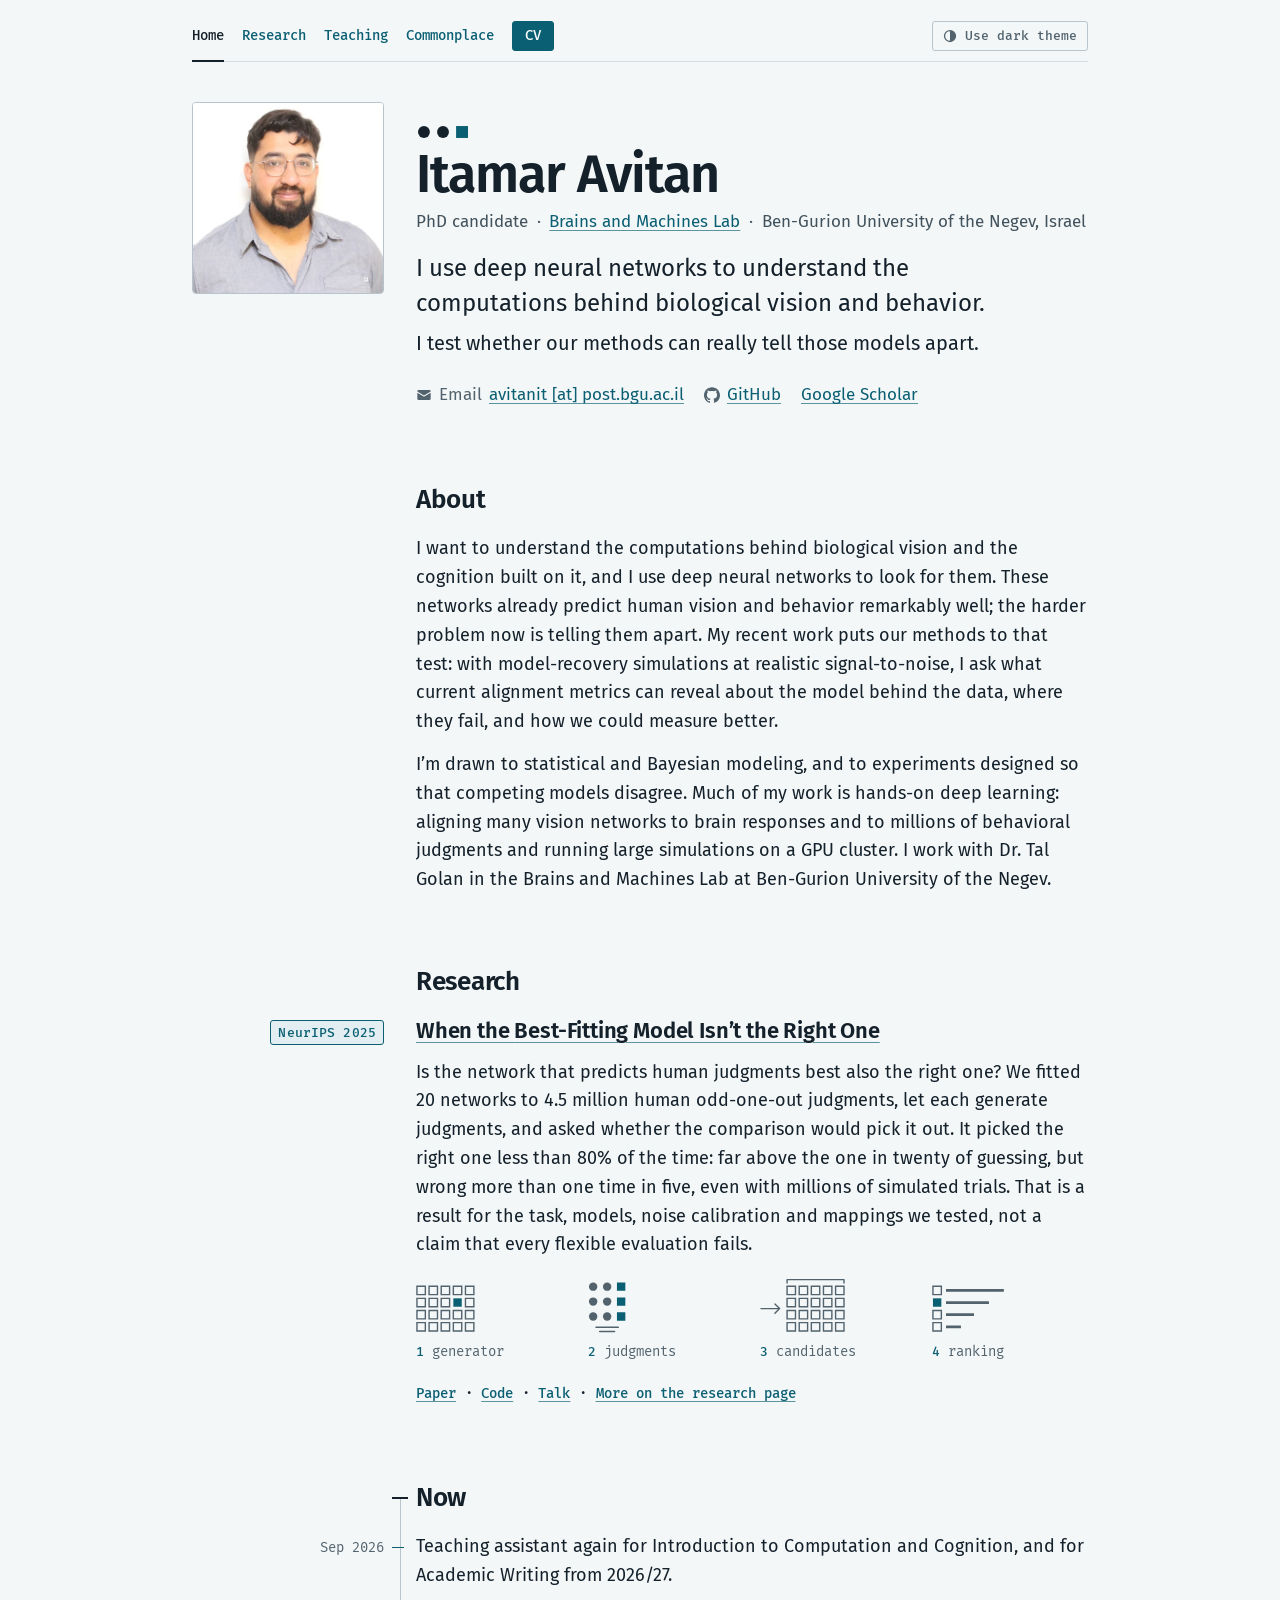
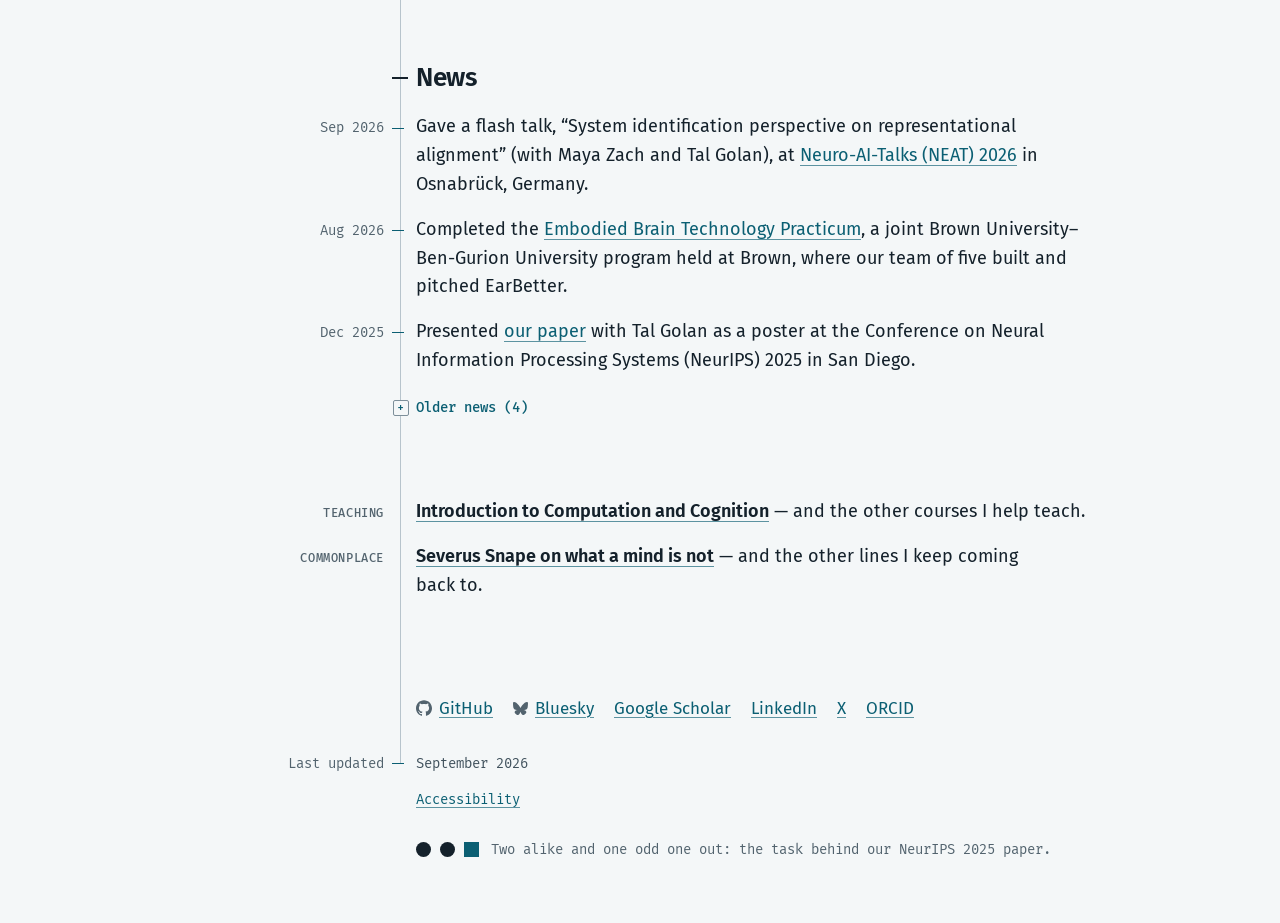
==== commit 12582a53: "polish: the wrapped diagram strip keeps one left edge (review 2026-10-05) Stage 3's entering arrow i" ====
--- a/index.html
+++ b/index.html
@@ -194,7 +194,7 @@
           <ol class="recovery-diagram recovery-diagram--small" role="list" aria-label="The model-recovery test in four stages">
             <li><svg aria-hidden="true" viewBox="0 0 120 64"><path d="M1 12h9v9h-9zM14 12h9v9h-9zM27 12h9v9h-9zM40 12h9v9h-9zM53 12h9v9h-9zM1 25h9v9h-9zM14 25h9v9h-9zM27 25h9v9h-9zM53 25h9v9h-9zM1 38h9v9h-9zM14 38h9v9h-9zM27 38h9v9h-9zM40 38h9v9h-9zM53 38h9v9h-9zM1 51h9v9h-9zM14 51h9v9h-9zM27 51h9v9h-9zM40 51h9v9h-9zM53 51h9v9h-9z" fill="none" stroke="currentColor" stroke-width="1.5"/><rect x="40" y="25" width="9" height="9" style="fill:var(--accent)"/></svg><p>generator</p></li>
             <li><svg aria-hidden="true" viewBox="0 0 120 64"><g fill="currentColor"><circle cx="5.5" cy="12.5" r="4.5"/><circle cx="20.5" cy="12.5" r="4.5"/><circle cx="5.5" cy="28.5" r="4.5"/><circle cx="20.5" cy="28.5" r="4.5"/><circle cx="5.5" cy="44.5" r="4.5"/><circle cx="20.5" cy="44.5" r="4.5"/></g><path d="M31 8h9v9h-9zM31 24h9v9h-9zM31 40h9v9h-9z" style="fill:var(--accent)"/><path d="M8.5 56h24M12.5 60.5h16" fill="none" stroke="currentColor" stroke-width="1.5" stroke-linecap="round"/></svg><p>judgments</p></li>
-            <li><svg aria-hidden="true" viewBox="0 0 120 64"><path d="M29 12h9v9h-9zM42 12h9v9h-9zM55 12h9v9h-9zM68 12h9v9h-9zM81 12h9v9h-9zM29 25h9v9h-9zM42 25h9v9h-9zM55 25h9v9h-9zM68 25h9v9h-9zM81 25h9v9h-9zM29 38h9v9h-9zM42 38h9v9h-9zM55 38h9v9h-9zM68 38h9v9h-9zM81 38h9v9h-9zM29 51h9v9h-9zM42 51h9v9h-9zM55 51h9v9h-9zM68 51h9v9h-9zM81 51h9v9h-9z" fill="none" stroke="currentColor" stroke-width="1.5"/><path d="M29 8.5V5h61v3.5M1 36h20M16 31l5 5-5 5" fill="none" stroke="currentColor" stroke-width="1.5" stroke-linecap="round" stroke-linejoin="round"/></svg><p>candidates</p></li>
+            <li><svg aria-hidden="true" viewBox="0 0 120 64"><g class="mark-fit"><path d="M29 12h9v9h-9zM42 12h9v9h-9zM55 12h9v9h-9zM68 12h9v9h-9zM81 12h9v9h-9zM29 25h9v9h-9zM42 25h9v9h-9zM55 25h9v9h-9zM68 25h9v9h-9zM81 25h9v9h-9zM29 38h9v9h-9zM42 38h9v9h-9zM55 38h9v9h-9zM68 38h9v9h-9zM81 38h9v9h-9zM29 51h9v9h-9zM42 51h9v9h-9zM55 51h9v9h-9zM68 51h9v9h-9zM81 51h9v9h-9z" fill="none" stroke="currentColor" stroke-width="1.5"/><path d="M29 8.5V5h61v3.5" fill="none" stroke="currentColor" stroke-width="1.5" stroke-linecap="round" stroke-linejoin="round"/></g><path class="mark-arrow" d="M1 36h20M16 31l5 5-5 5" fill="none" stroke="currentColor" stroke-width="1.5" stroke-linecap="round" stroke-linejoin="round"/></svg><p>candidates</p></li>
             <li><svg aria-hidden="true" viewBox="0 0 120 64"><path d="M1 12h9v9h-9zM1 38h9v9h-9zM1 51h9v9h-9z" fill="none" stroke="currentColor" stroke-width="1.5"/><rect x="1" y="25" width="9" height="9" style="fill:var(--accent)"/><path d="M15 15h62v3H15zM15 28h46v3H15zM15 41h30v3H15zM15 54h16v3H15z" fill="currentColor"/></svg><p>ranking</p></li>
           </ol>
           <ul class="feature__links" role="list">
--- a/style.css
+++ b/style.css
@@ -541,6 +541,15 @@
    they still wrap as whole groups: side by side while both fit, stacking when they do not. */
 .links-row { display: flex; flex-wrap: wrap; column-gap: 1.25rem; }
 .links-row > .links { flex: none; max-width: 100%; }
+/* The plain list is the one group that cannot keep one line at the narrowest phones: its four labels at the
+   1.25rem step need 284.8px against 280px of content at 320, so ORCID fell alone on a second line (320-324px;
+   the same orphan the masthead rule above kills, and the wrap-as-groups rule these lists keep). One step down
+   inside this group only, and only below 20.5rem: 272.8px fits 320 with 7.2px over, and from 329px up the
+   full step fits with 4.2px and rising. 284.8 measured identical in Chromium, Firefox and WebKit (the fonts
+   are self-hosted), so the boundary does not move between engines (review 2026-10-05). */
+@media (max-width: 20.5rem) {
+  .links--plain { column-gap: 1rem; }
+}
 
 .prose p + p { margin-top: 0.875rem; }
 /* the statement's bullets are paragraphs too: without this the reduced-motion bullet ended on "motion." alone
@@ -704,7 +713,7 @@
   text-transform: uppercase;
   color: var(--muted);
 }
-.log--kind h3 { font-size: 1.0625rem; }   /* the paper card keeps the only large title */
+.log h3 { font-size: 1.0625rem; }   /* the paper card keeps the only large title: every log row's title, kind or not, takes the small size (the projects rows used to fall through to the generic h3, one size up from the talks beside them) */
 .authors { color: var(--ink-2); font-size: 1rem; margin-top: 0.25rem; }
 .me { color: var(--ink); font-weight: 600; }
 .venue { font-size: 1rem; margin-top: 0.125rem; }
@@ -928,6 +937,20 @@
    fourth stage alone on a second row; two rows of two keep the strip's order readable there. */
 @media (min-width: 45rem) and (max-width: 63.99rem) {
   .recovery-diagram { grid-template-columns: repeat(2, minmax(0, 1fr)); }
+}
+/* Stage 3's entering arrow is drawn only where the strip is one row (review 2026-10-05). Wrapped, the arrow
+   opened the second row pointing in from empty margin, and the grid behind it stood ~28 units right of the
+   mark above it -- the zig-zag the one-left-edge rule exists to kill (macros.html.j2, WP-S3) -- so the
+   wrapped strip hides the arrow and shifts grid and bracket to the shared x=1 edge. 38.5rem is the exact
+   four-column fit (4 x 8.5rem + 3 x 1.5rem), asked of the same container that sizes the columns (.paper on
+   a phone, .paper__body from 45rem), so the query is true exactly when the card's strip is one row at any
+   root size -- 200% text and print included (a rem in a container query is the page root's). The -28px is
+   viewBox units: the grid's ink starts at x=29 and moves to x=1. */
+.recovery-diagram .mark-arrow { display: none; }
+.recovery-diagram .mark-fit { transform: translate(-28px, 0); }
+@container (min-width: 38.5rem) {
+  .recovery-diagram .mark-arrow { display: inline; }
+  .recovery-diagram .mark-fit { transform: none; }
 }
 /* The same four marks on the home page's featured paper (WP-S17), smaller and captioned by one word each: two
    rows of two on a phone, one row of four from 45rem up when the text column is at least 28rem wide (the
@@ -1032,6 +1055,10 @@
    not a color-mix(), so the contrast test can read it back as an opaque rgb(); every text on the panel keeps
    4.5:1 in both themes. tests/test_browser.py measures all of this. */
 .entry:target { background: var(--target-tint); box-shadow: 0 0 0 0.625rem var(--target-tint); border-radius: 2px; }
+/* The list stands 1.75rem under the intro -- it collapses with the intro's own 1.5rem to 28px, the same step
+   as between two entries, the rhythm the 45rem block keeps at 2.25rem/36px (the phone missed it by 4px until
+   the review of 2026-10-05). */
+.reading { margin-top: 1.75rem; }
 /* and the step between two entries is larger again than any step inside one */
 .reading > .entry + .entry { margin-top: 1.75rem; }
 /* The work's title is the link to a free text of the work where site.yaml gives one (the three Doyle lines,
@@ -1263,7 +1290,8 @@
   main { position: relative; margin-top: 4.5rem; --spine-top: 0.9375rem; --section-gap: 4.5rem; }
   section + section { margin-top: var(--section-gap); }
   /* A page headed by its own h1 starts the rule lower, because the rule starts on the first tick and the tick
-     sits at the middle of that heading's first line: half of 2rem at 1.2 rather than half of 1.5rem at 1.25. */
+     sits at the middle of that heading's first line: half of 2rem at 1.2 rather than half of 1.5rem at 1.25;
+     the 64rem block re-steps both constants with its type sizes. */
   main.opens-with-h1 { margin-top: 3.25rem; --spine-top: 1.2rem; }
 
   /* the margin rule: starts on the first section tick, ends on "Last updated" */
@@ -1386,6 +1414,10 @@
      container query is the page root's, so it follows the root set larger. */
   @container (min-width: 28rem) {
     .recovery-diagram--small { grid-template-columns: repeat(4, minmax(0, 1fr)); }
+    /* one row again, so stage 3's entering arrow returns with it (the wrapped strip hides it; the rule
+       beside the card's 45-64rem block) */
+    .recovery-diagram--small .mark-arrow { display: inline; }
+    .recovery-diagram--small .mark-fit { transform: none; }
   }
 
   /* expander sits on the rule */
@@ -1497,9 +1529,16 @@
   .lede__more, .page-intro { font-size: 1.25rem; }     /* the step under the lede's 1.5rem; the commonplace intro is exempt */
   main > section > h1 { font-size: 2.25rem; }
   h2.inset { font-size: 1.625rem; }
+  /* The type step above moves the first tick (tick mid = 0.5lh), so the rule's start steps with it: half of
+     2.25rem at 1.2 for a page that opens on its h1, half of 1.625rem at 1.25 where a ruled section starts
+     the rule on its own h2 tick (home's Now). Without these the rule kept the 45rem constants and overshot
+     its first tick by ~2.4px -- a bare pixel of spine above the tick on every interior page (review
+     2026-10-05). */
+  main { --spine-top: 1.015625rem; }
+  main.opens-with-h1 { --spine-top: 1.35rem; }
   h3 { font-size: 1.25rem; }
-  .paper h3 { font-size: 1.375rem; }
-  .log--kind h3 { font-size: 1.125rem; }
+  .paper h3, .feature h3 { font-size: 1.375rem; }   /* the featured title is the card's own title (home.html.j2: the front door must not drift from the research page), so it takes the card's step */
+  .log h3 { font-size: 1.125rem; }
   .quote blockquote { font-size: 1.375rem; }
   .quote__by { font-size: 1.0625rem; }   /* the three steps of the commonplace keep their order: 22 / 17 / 16 */
   .quote__note { font-size: 1rem; }
@@ -1512,15 +1551,18 @@
      strip's foot (tests/test_browser.py measures it at 1280). 15px is not taken: it would put the strip
      above the dates. */
   .sitenav a:not(.btn) { font-size: 0.875rem; }
+  .sitenav__cv .btn { font-size: 0.875rem; }   /* the CV chip is a strip label too and steps with the links, not with the toggle */
   .toggle { font-size: 0.8125rem; }
   /* the featured paper's links, the captions under its four marks and the mark's caption are mono labels too,
      and take the same step: at 13px under an 18px line, and under the 14px "Last updated" row, each would be
-     the one label left behind */
+     the one label left behind. The card follows (review 2026-10-05): the Cite (BibTeX) expander steps with
+     the buttons it is set like, the Fig. 1D caption takes the badge step, one under the dates (R1 set its
+     alignment, not its size), and the card diagram's sentence captions step with the authors' register. */
   .when, .colophon .row, .colophon-nav, .feature__links, .recovery-diagram--small p, .mark-note { font-size: 0.875rem; }
-  .buttons .btn, .older > summary { font-size: 0.875rem; }
-  .tag { font-size: 0.8125rem; }
+  .buttons .btn, .older > summary, .cite > summary { font-size: 0.875rem; }
+  .tag, .paper__fig figcaption { font-size: 0.8125rem; }
   .log .kind .tag { font-size: 0.75rem; }
-  .authors, .venue, .note, .role, .links { font-size: 1.0625rem; }
+  .authors, .venue, .note, .role, .links, .paper .recovery-diagram p { font-size: 1.0625rem; }
 }
 
 @media (prefers-reduced-motion: reduce) {
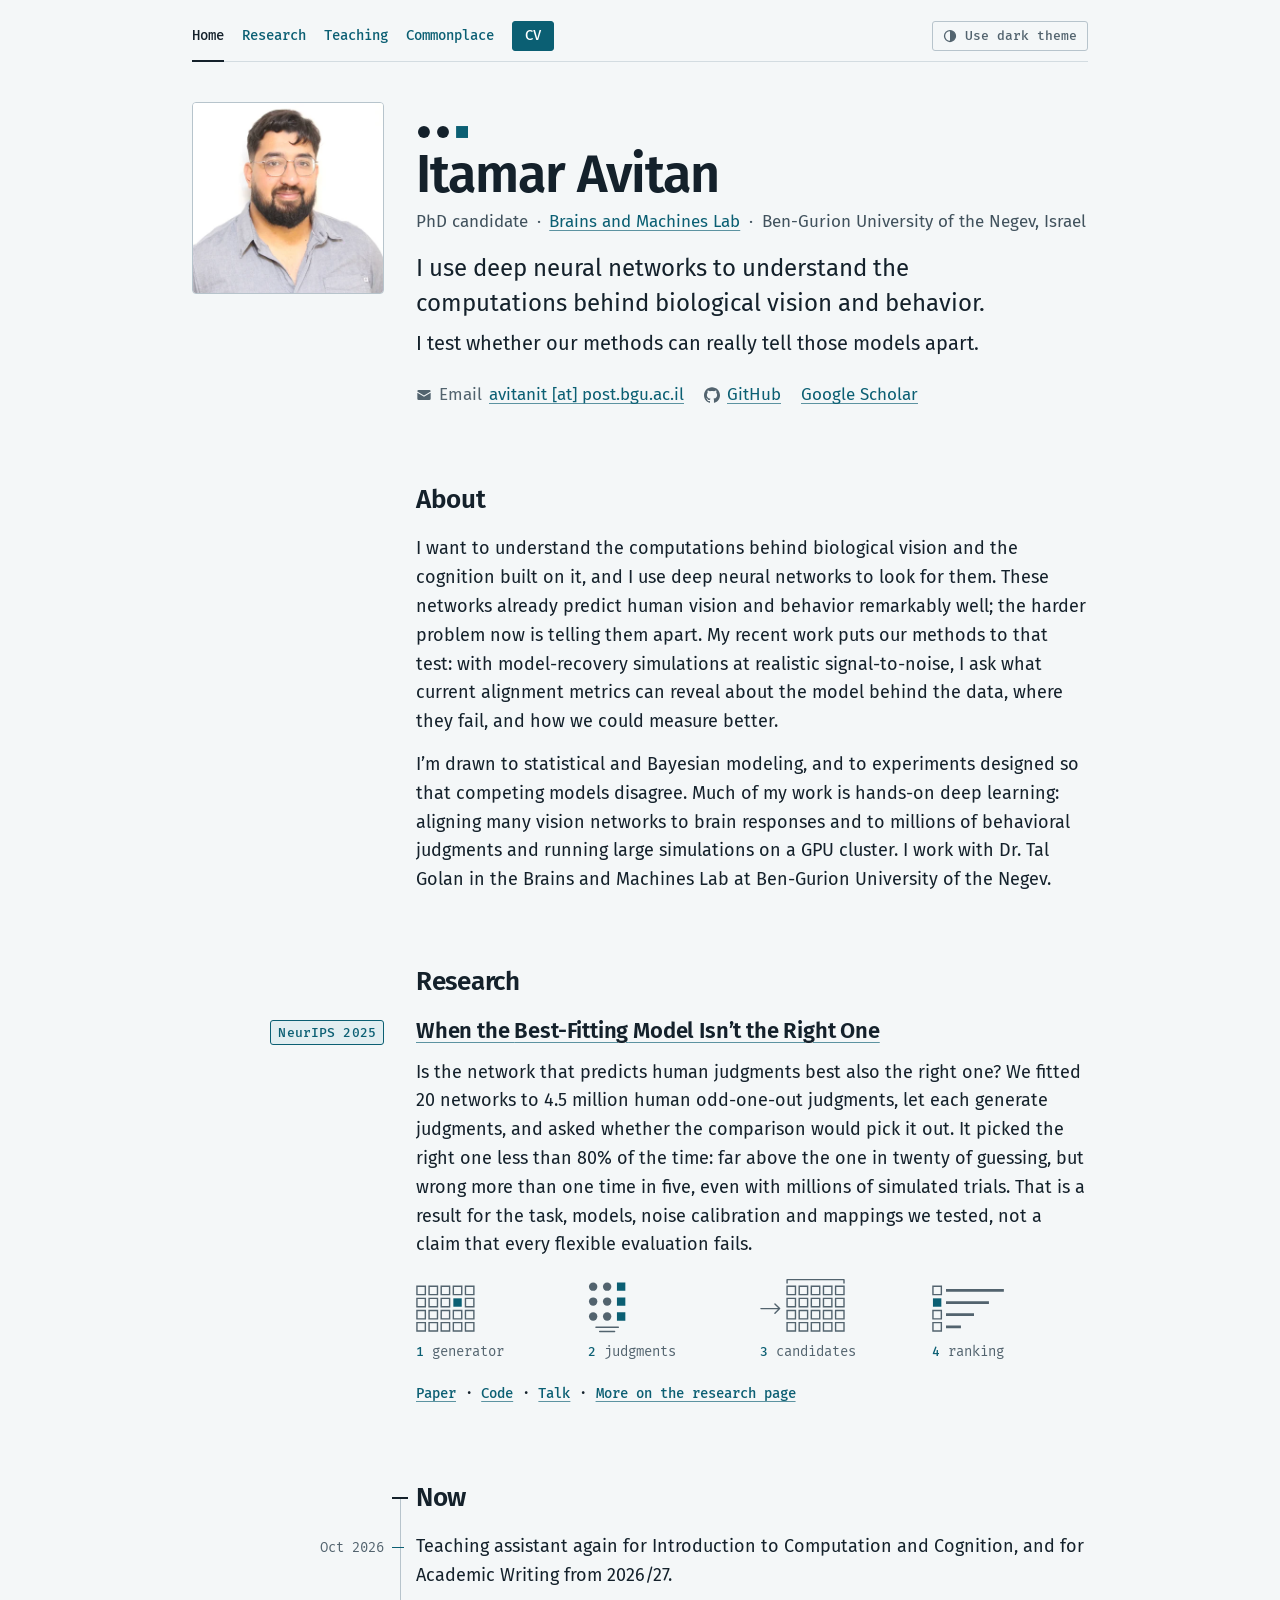
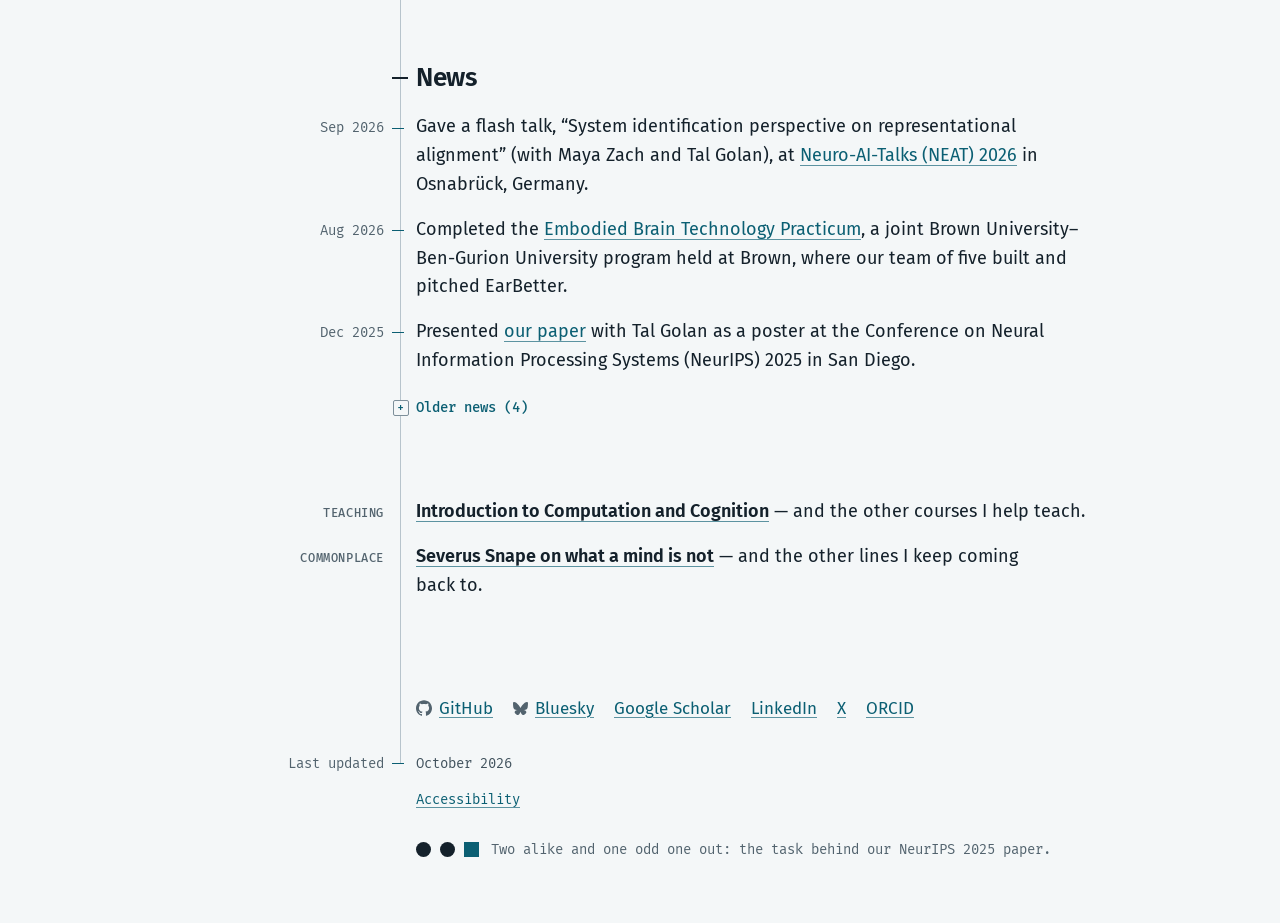
==== commit 8c537eee: "content: the stamps move to October with this publish footer.updated and now_as_of step to October 2" ====
--- a/index.html
+++ b/index.html
@@ -211,7 +211,7 @@
       <h2 id="now-h" class="inset">Now</h2>
       <ul class="log" role="list">
         <li class="row">
-          <time class="when" datetime="2026-09">Sep 2026</time>
+          <time class="when" datetime="2026-10">Oct 2026</time>
           <p class="what">Teaching assistant again for Introduction to Computation and Cognition, and for Academic Writing from 2026/27.</p>
         </li>
       </ul>
@@ -286,7 +286,7 @@
           </ul>
         </div>
       </nav>
-    <p class="row"><span class="when">Last updated</span> <time class="what" datetime="2026-09">September 2026</time></p>
+    <p class="row"><span class="when">Last updated</span> <time class="what" datetime="2026-10">October 2026</time></p>
     <nav class="colophon-nav" aria-label="About this site">
       <ul role="list">
         <li><a href="accessibility/">Accessibility</a></li>
